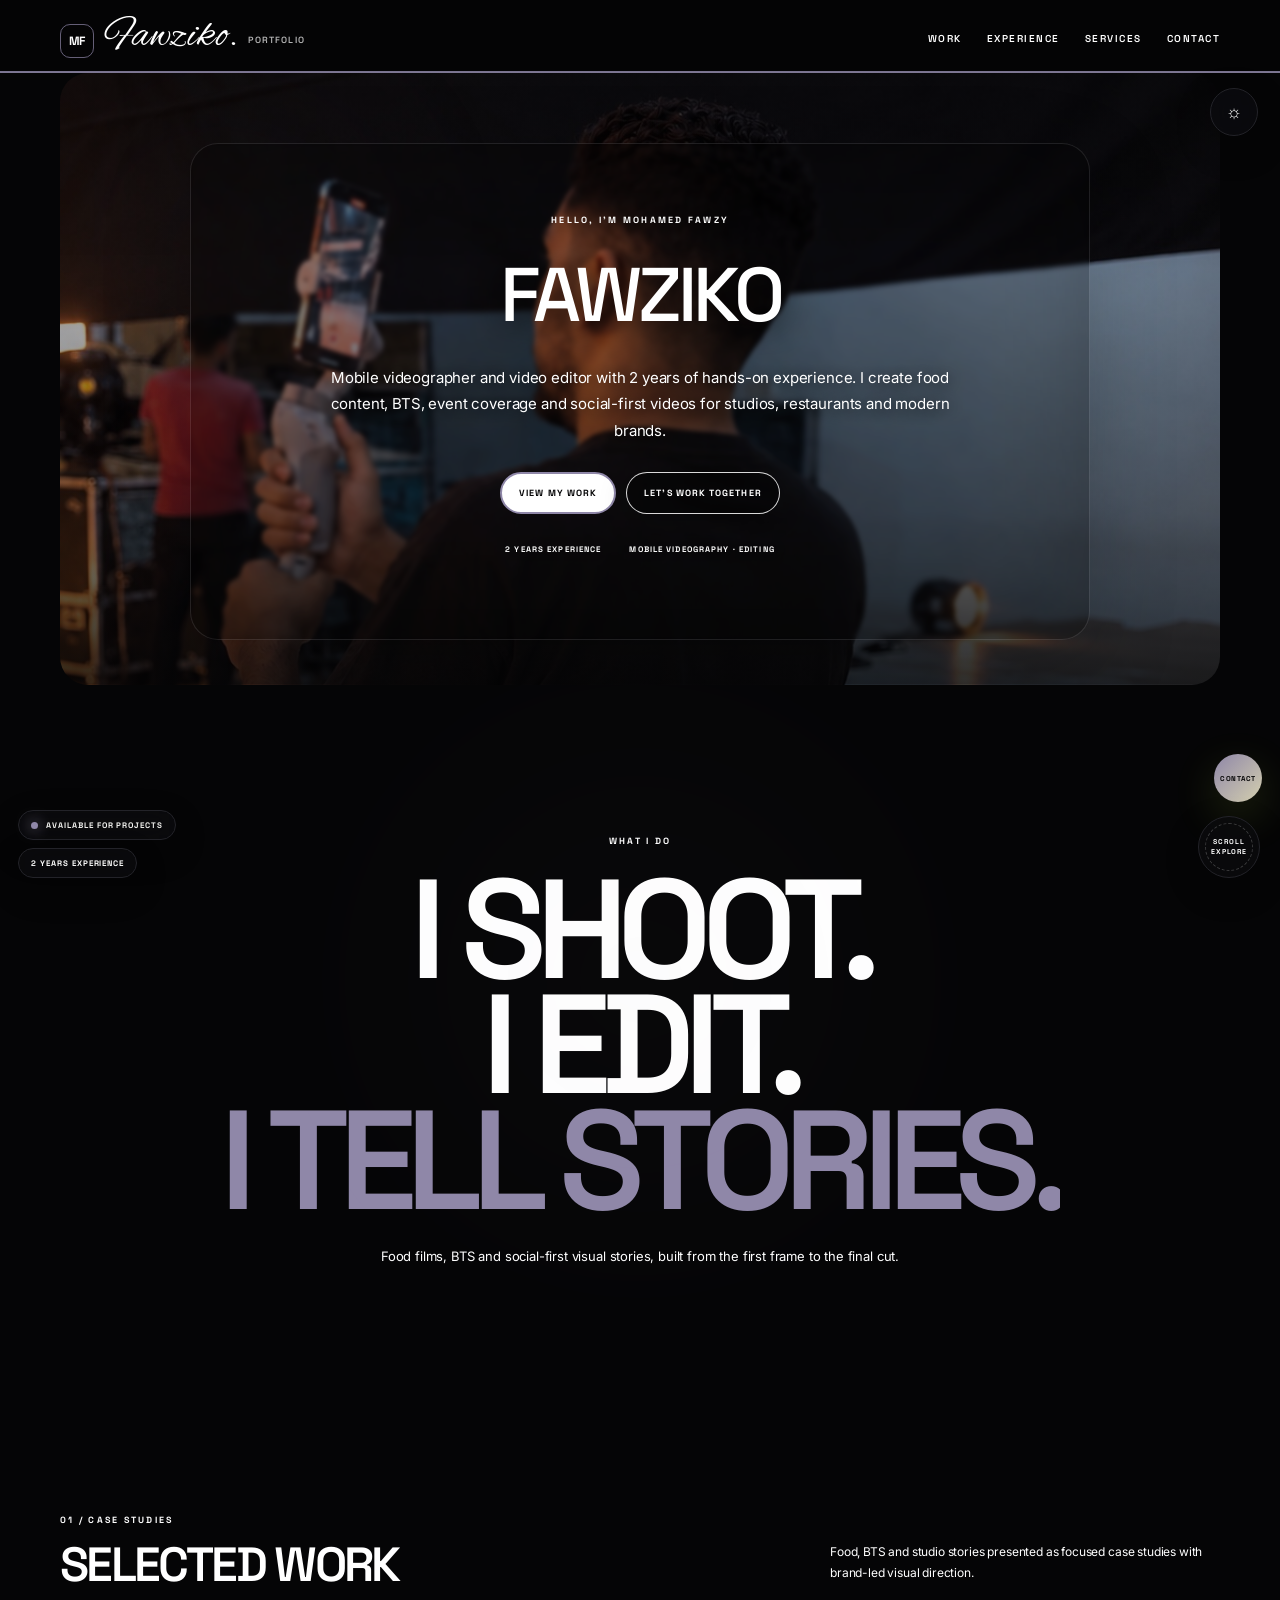
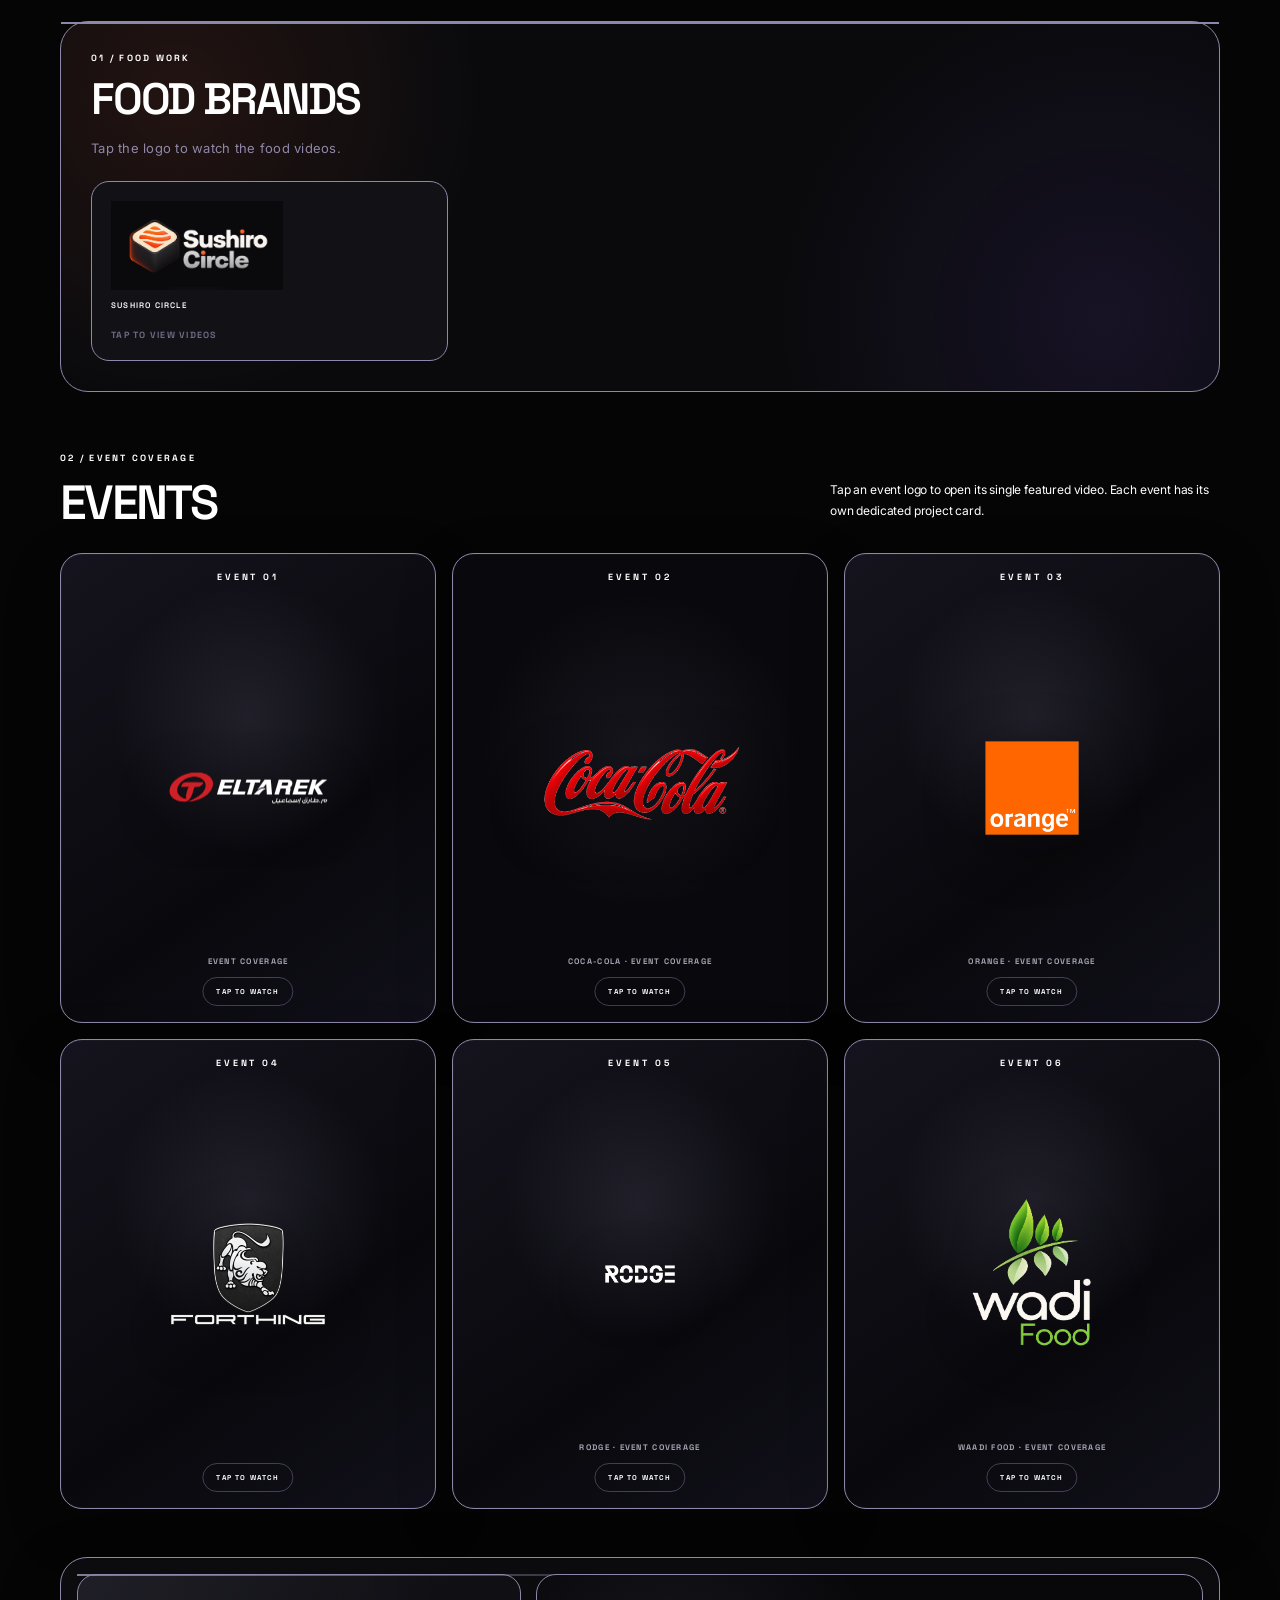
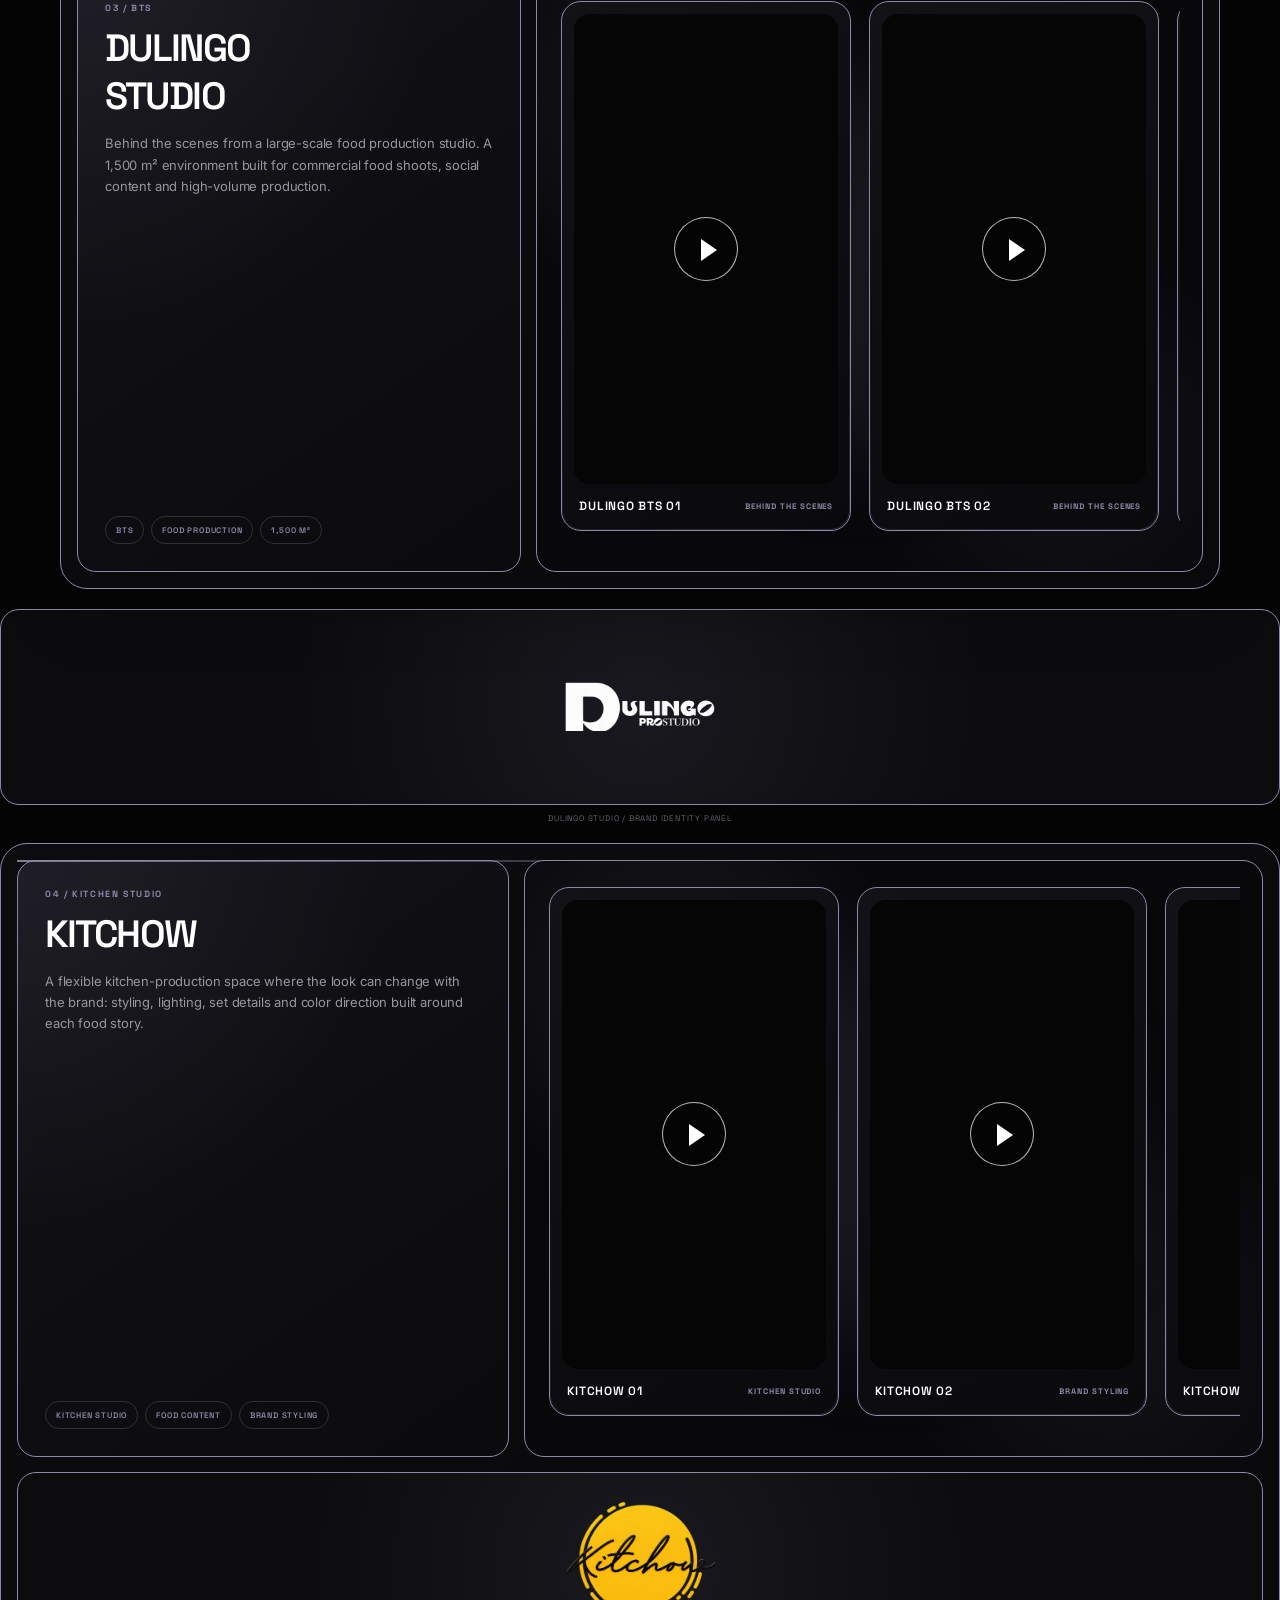
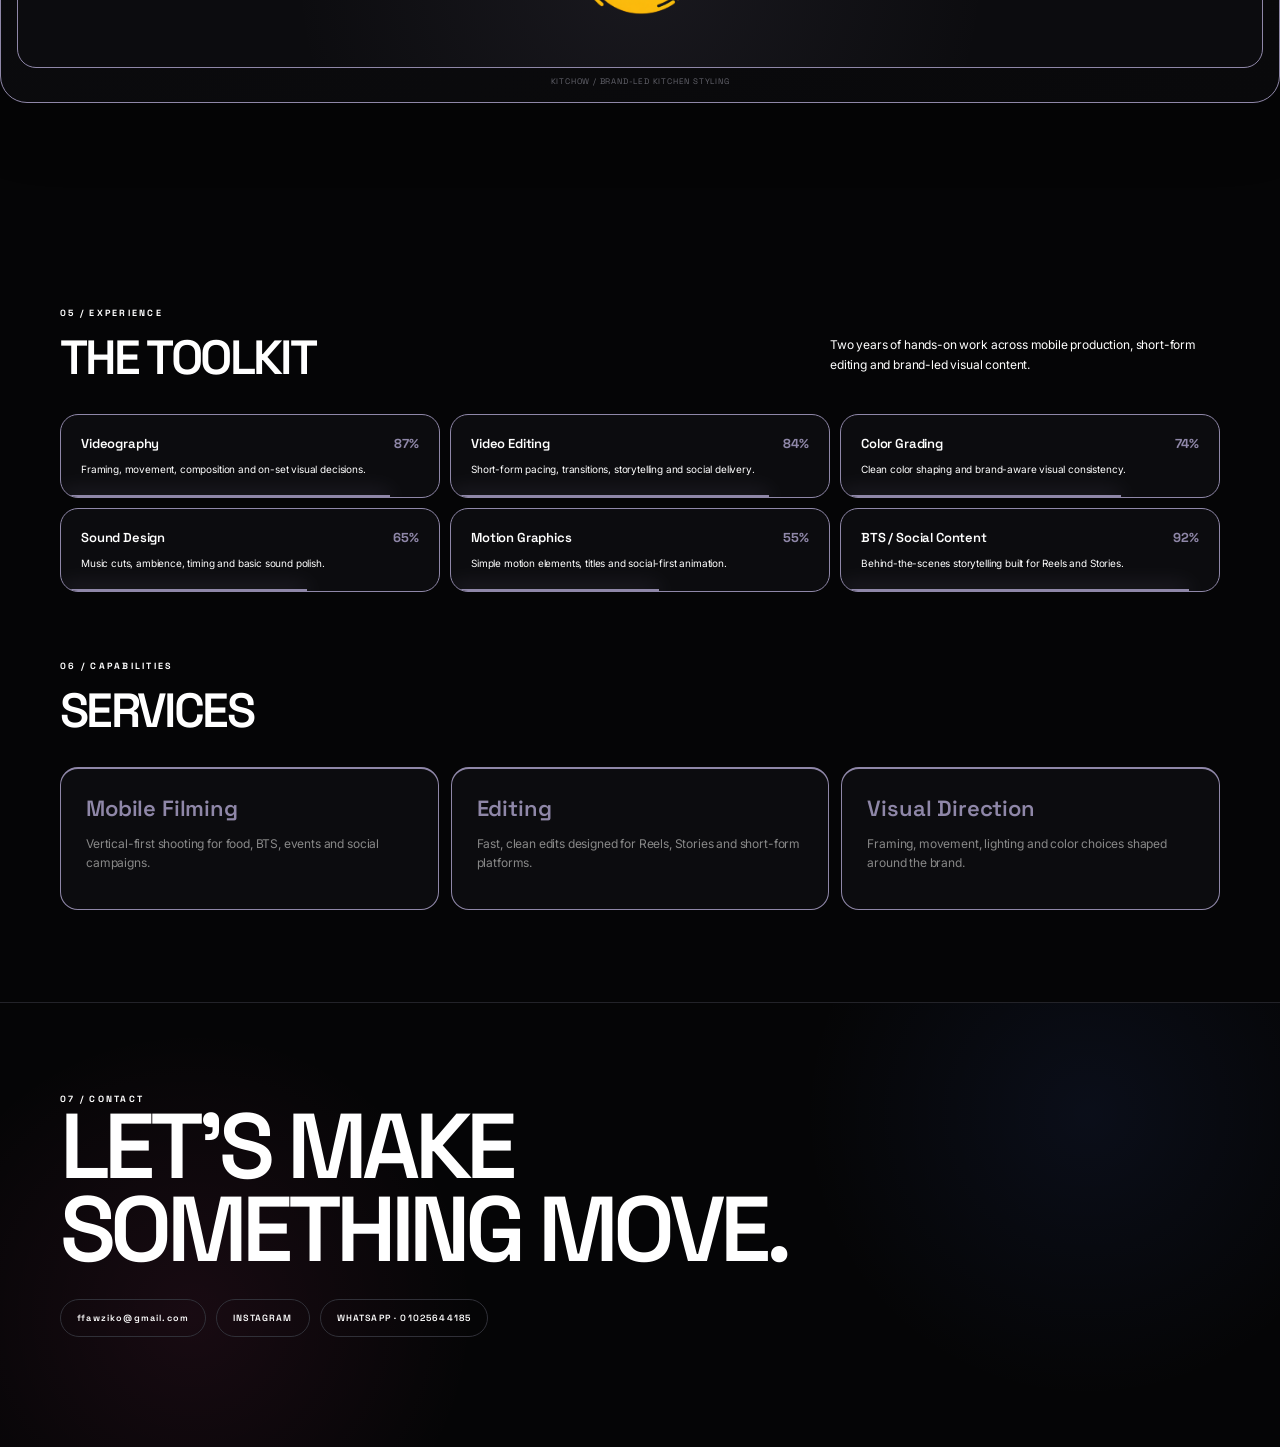
==== index.html @ 8ffc8cdd "Add files via upload" ====
<!DOCTYPE html>

<html lang="en">
<head>
<meta charset="utf-8"/>
<meta content="width=device-width,initial-scale=1,viewport-fit=cover" name="viewport"/>
<meta content="#050506" name="theme-color"/>
<title>FAWZIKO. | Mohamed Fawzy | Visual Creator</title>
<style>
@import url('https://fonts.googleapis.com/css2?family=Inter:wght@400;500;600;700&family=Space+Grotesk:wght@400;500;600;700&family=Alex+Brush&display=swap');
:root{--bg:#050506;--surface:#0c0c0f;--surface2:#111116;--line:#232329;--text:#f4f4f1;--muted:#8e8e98;--acid:#8F87A8;--violet:#8F87A8;--brand:#8F87A8;--brand-soft:rgba(143,135,168,.10)}
*{box-sizing:border-box}html{scroll-behavior:smooth;background:#050506}body{margin:0;background:#050506;color:var(--text);font-family:"Inter",Arial,sans-serif;letter-spacing:-.01em}body:before{content:"";position:fixed;inset:0;background:#050506;z-index:-10}a{text-decoration:none;color:inherit}.wrap{width:min(1160px,91%);margin:auto}
nav{position:sticky;top:0;z-index:50;background:rgba(5,5,6,.86);backdrop-filter:blur(18px);border-bottom:1px solid var(--line)}nav .wrap{height:72px;display:flex;align-items:center;justify-content:space-between}.logo{display:flex;align-items:baseline;gap:8px;color:#fff;white-space:nowrap;line-height:1}.logo-main{font:400 43px "Alex Brush",cursive;letter-spacing:.01em;color:#fff}.logo-sub{font:600 11px "Space Grotesk",sans-serif;letter-spacing:.16em;text-transform:uppercase;color:#fff;position:relative;top:-2px}@media(max-width:520px){.logo-main{font-size:37px}.logo-sub{font-size:9px;letter-spacing:.12em}}nav a{font:600 10px "Space Grotesk";letter-spacing:.15em;margin-left:25px;color:#a9a9b0}nav a:hover{color:#fff}
.hero{padding:42px 0 64px;display:grid;grid-template-columns:1.1fr .9fr;gap:22px;min-height:calc(100vh - 72px);align-items:stretch}.hero-copy{background:linear-gradient(145deg,#111116,#09090b);border:1px solid var(--line);border-radius:28px;padding:52px;display:flex;flex-direction:column;justify-content:space-between;min-height:620px}.kicker{font:700 9px "Space Grotesk";letter-spacing:.25em;color:var(--acid)}.hero h1{font:700 clamp(62px,8vw,110px) "Space Grotesk";line-height:.82;letter-spacing:-.065em;margin:32px 0 22px}.hero p{max-width:530px;color:#9999a2;line-height:1.7;font-size:15px}.hero-mark{display:flex;align-items:center;gap:11px;color:#aaa;font:600 9px "Space Grotesk";letter-spacing:.16em}.hero-mark i{width:32px;height:32px;border-radius:50%;background:var(--acid);box-shadow:0 0 35px rgba(215,255,79,.14)}.hero-art{border:1px solid var(--line);border-radius:28px;overflow:hidden;background:#0b0b0e;position:relative;min-height:620px}.hero-art img{width:100%;height:100%;object-fit:cover;opacity:.88}.hero-art:after{content:"FAWZIKO. | MOHAMED FAWZY";position:absolute;left:20px;bottom:20px;background:rgba(0,0,0,.72);border:1px solid #333;color:#fff;padding:11px 14px;border-radius:999px;font:700 9px "Space Grotesk";letter-spacing:.14em}

.hero-intro{font-size:18px!important;line-height:1.65!important;max-width:560px!important;color:#b7b7bf!important;margin:0 0 28px!important}.hero-actions{display:flex;gap:10px;flex-wrap:wrap}.hero-btn{display:inline-flex;align-items:center;gap:10px;border:1px solid #303038;border-radius:999px;padding:13px 17px;font:700 9px "Space Grotesk";letter-spacing:.12em;color:#cfcfd4;transition:.25s}.hero-btn:hover{transform:translateY(-2px);border-color:#fff;color:#fff}.hero-btn.primary{background:var(--acid);border-color:var(--acid);color:#08080a}.hero-btn.primary:hover{box-shadow:0 12px 35px rgba(215,255,79,.16)}.hero-bottom{display:flex;align-items:end;justify-content:space-between;gap:18px}.hero-exp{display:flex;flex-direction:column;text-align:right}.hero-exp strong{font:700 17px "Space Grotesk";color:#fff}.hero-exp span{font:700 7px "Space Grotesk";letter-spacing:.12em;color:#696970;margin-top:4px}.hero-profile-card{position:absolute;left:22px;right:22px;bottom:22px;padding:18px 20px;border:1px solid rgba(255,255,255,.16);border-radius:18px;background:rgba(5,5,6,.72);backdrop-filter:blur(15px);display:flex;flex-direction:column;gap:7px}.hero-profile-card span{font:700 8px "Space Grotesk";letter-spacing:.18em;color:var(--acid)}.hero-profile-card b{font:600 22px "Space Grotesk";line-height:1.05;letter-spacing:-.03em}.hero-profile-card small{font-size:10px;color:#a1a1a8;line-height:1.5}.hero-floating{position:absolute;top:20px;right:20px;padding:10px 12px;border:1px solid rgba(255,255,255,.16);border-radius:999px;background:rgba(5,5,6,.64);backdrop-filter:blur(12px);font:700 7px "Space Grotesk";letter-spacing:.12em;color:#ddd}.hero-floating i{display:inline-block;width:6px;height:6px;background:var(--acid);border-radius:50%;margin-left:7px;box-shadow:0 0 12px var(--acid)}
.hero-profile{padding:0;background:radial-gradient(circle at 85% 15%,rgba(215,255,79,.12),transparent 28%),linear-gradient(145deg,#111116,#09090b);display:flex;align-items:stretch}.profile-inner{padding:44px;display:flex;flex-direction:column;justify-content:center;width:100%}.profile-label{font:700 9px "Space Grotesk";letter-spacing:.24em;color:var(--acid);margin-bottom:22px}.profile-inner h2{font:600 clamp(38px,4.2vw,62px) "Space Grotesk";line-height:.94;letter-spacing:-.055em;margin:0 0 20px}.profile-inner p{max-width:420px;color:#9999a2;line-height:1.7;font-size:13px;margin:0 0 28px}.profile-list{border-top:1px solid var(--line)}.profile-list div{display:flex;align-items:center;gap:16px;padding:15px 0;border-bottom:1px solid var(--line)}.profile-list span{font:700 8px "Space Grotesk";color:#666670;letter-spacing:.12em}.profile-list b{font:600 10px "Space Grotesk";letter-spacing:.12em}.profile-meta{display:flex;justify-content:space-between;gap:12px;margin-top:25px;color:#666670;font:700 7px "Space Grotesk";letter-spacing:.12em}.profile-meta span:last-child{color:var(--acid)}
@media(max-width:800px){.profile-inner{padding:34px}.profile-inner h2{font-size:42px}.profile-meta{flex-direction:column}.hero-profile{min-height:500px}}

@media(max-width:800px){.hero-copy{min-height:500px}.hero-intro{font-size:16px!important}.hero h1{font-size:52px}.hero-bottom{align-items:center}.hero-profile-card b{font-size:19px}}
section{padding:92px 0}.section-head{display:flex;justify-content:space-between;align-items:end;margin-bottom:26px}.section-head h2{font:600 48px "Space Grotesk";letter-spacing:-.055em;margin:8px 0 0}.section-head p{max-width:390px;color:var(--muted);font-size:12px;line-height:1.7}.case{background:linear-gradient(145deg,#0c0c0f,#09090b);border:1px solid var(--line);border-radius:27px;padding:16px;margin:20px 0;box-shadow:0 20px 65px rgba(0,0,0,.22);overflow:hidden;transition:background .45s ease,border-color .45s ease}.case[data-brand="dulingo"]{--brand:#8F87A8;--brand-soft:rgba(143,135,168,.11)}.case[data-brand="kitchow"]{--brand:#8F87A8;--brand-soft:rgba(143,135,168,.11)}.case[data-brand="events"]{--brand:#8F87A8;--brand-soft:rgba(143,135,168,.11)}.case-top{display:grid;grid-template-columns:.8fr 1.2fr;gap:15px;align-items:stretch}.case-info{padding:27px;background:radial-gradient(circle at 0 0,var(--brand-soft),transparent 42%),var(--surface2);border:1px solid #202026;border-radius:19px;display:flex;flex-direction:column;justify-content:space-between}.case-info h3{font:600 38px "Space Grotesk";letter-spacing:-.05em;margin:10px 0}.case-info p{color:#96969e;line-height:1.65;font-size:13px}.case-number{font:700 9px "Space Grotesk";letter-spacing:.18em;color:#666670}.stats{display:grid;grid-template-columns:repeat(3,1fr);gap:8px;margin-top:10px}.stat{padding:13px;border:1px solid var(--line);border-radius:13px;background:#0a0a0d}.stat b{display:block;font:700 18px "Space Grotesk"}.stat span{font-size:8px;color:#707078;letter-spacing:.09em}.tags{display:flex;flex-wrap:wrap;gap:7px;margin-top:15px}.tags span{font:600 8px "Space Grotesk";letter-spacing:.1em;padding:8px 10px;border-radius:999px;border:1px solid #303038;color:#aaa}
.media-stage{position:relative;min-height:430px;border-radius:20px;background:radial-gradient(circle at 50% 45%,var(--brand-soft),transparent 42%),#09090c;border:1px solid #202026;overflow:hidden;display:flex;align-items:center;justify-content:center}.media-stage:before{content:"";position:absolute;width:58%;height:58%;border-radius:50%;background:var(--brand-soft);filter:blur(55px)}.media-frame{position:relative;z-index:2;width:92%;aspect-ratio:16/9;border-radius:15px;overflow:hidden;background:#050506;border:1px solid #2a2a31;box-shadow:0 25px 70px rgba(0,0,0,.42)}.media-frame video{width:100%;height:100%;object-fit:cover;display:block}.media-controls{position:absolute;z-index:5;left:16px;right:16px;bottom:16px;display:flex;justify-content:space-between;pointer-events:none}.media-controls button{pointer-events:auto;width:42px;height:42px;border-radius:50%;border:1px solid rgba(255,255,255,.35);background:rgba(0,0,0,.65);color:#fff;font-size:24px;cursor:pointer;backdrop-filter:blur(8px)}.media-controls button:hover{border-color:var(--brand);box-shadow:0 0 24px var(--brand-soft)}.media-count{position:absolute;z-index:4;right:16px;top:16px;font:700 8px "Space Grotesk";letter-spacing:.16em;color:#fff;background:rgba(0,0,0,.62);padding:8px 10px;border-radius:999px}.media-label{position:absolute;left:16px;top:16px;z-index:4;font:700 8px "Space Grotesk";letter-spacing:.16em;color:#aaa;background:rgba(0,0,0,.52);padding:8px 10px;border-radius:999px}.logo-panel{margin-top:15px;padding:22px;border:1px solid #202026;border-radius:19px;background:radial-gradient(circle at 50% 50%,rgba(143,135,168,.10),transparent 55%),#0c0c0f;display:flex;align-items:center;justify-content:center;min-height:190px;transition:background .45s ease}.logo-panel img{display:block;width:150px;height:150px;max-width:75%;max-height:150px;object-fit:contain;border-radius:12px}.logo-note{margin:8px 2px 0;color:#64646d;text-align:center;font-size:8px;letter-spacing:.1em;font-family:"Space Grotesk"}
.logo-panel{margin-top:15px;padding:22px;border:1px solid #202026;border-radius:19px;background:radial-gradient(circle at 50% 50%,rgba(143,135,168,.10),transparent 55%),#0c0c0f;display:flex;align-items:center;justify-content:center;min-height:190px;transition:background .45s ease}.logo-panel img{display:block;width:150px;height:150px;max-width:75%;max-height:150px;object-fit:contain;border-radius:12px}.logo-note{margin:8px 2px 0;color:#64646d;text-align:center;font-size:8px;letter-spacing:.1em;font-family:"Space Grotesk"}
.food{background:linear-gradient(145deg,#0e0e12,#08080a);border:1px solid var(--line);border-radius:28px;padding:30px;margin-bottom:32px}.food h2{font:600 44px "Space Grotesk";letter-spacing:-.05em;margin:7px 0}.food>p{color:#999;max-width:620px;line-height:1.7}.brand-grid{display:grid;grid-template-columns:repeat(4,1fr);gap:12px;margin-top:22px}.brand-card{border:1px solid #2b2b31;background:#111116;color:#fff;min-height:180px;border-radius:18px;padding:19px;cursor:pointer;text-align:left;display:flex;flex-direction:column;justify-content:space-between;transition:.25s}.brand-card:hover{transform:translateY(-4px);border-color:var(--brand);box-shadow:0 18px 45px var(--brand-soft)}.brand-card img{width:100%;height:86px;object-fit:contain;border-radius:12px;background:#0a0a0d}.brand-card small{font:600 8px "Space Grotesk";letter-spacing:.15em;color:#85858d}
.services{display:grid;grid-template-columns:repeat(3,1fr);gap:12px}.service{padding:25px;border:1px solid var(--line);background:#0c0c0f;border-radius:18px}.service b{font:600 22px "Space Grotesk"}.service p{color:#888;line-height:1.6;font-size:12px}.contact{border-top:1px solid var(--line);padding:90px 0 110px}.contact h2{font:600 clamp(48px,8vw,92px) "Space Grotesk";line-height:.9;letter-spacing:-.06em;margin:0 0 28px}.contact-links{display:flex;gap:10px;flex-wrap:wrap}.contact-links a{border:1px solid #303038;border-radius:999px;padding:12px 16px;font:600 9px "Space Grotesk";letter-spacing:.13em}.contact-links a:hover{border-color:#fff}
.brand-modal{position:fixed;inset:0;z-index:100;display:none;align-items:center;justify-content:center;padding:20px}.brand-modal.open{display:flex}.brand-modal-backdrop{position:absolute;inset:0;background:rgba(0,0,0,.88);backdrop-filter:blur(14px)}.brand-modal-card{position:relative;width:min(1000px,96vw);max-height:90vh;overflow:auto;background:#0d0d11;border:1px solid #2b2b32;border-radius:25px;padding:28px}.brand-modal-card h2{font:600 44px "Space Grotesk";margin:8px 0 22px}.modal-close{position:absolute;right:18px;top:14px;border:0;background:#1c1c21;color:#fff;width:38px;height:38px;border-radius:50%;font-size:25px;cursor:pointer}.modal-videos{display:grid;grid-template-columns:repeat(2,1fr);gap:15px}@media(max-width:800px){nav .links{display:none}.hero{grid-template-columns:1fr;padding-top:28px;min-height:auto}.hero-copy,.hero-art{min-height:440px}.hero-copy{padding:34px}.hero h1{font-size:64px}.case-top{grid-template-columns:1fr}.brand-grid{grid-template-columns:repeat(2,1fr)}.services{grid-template-columns:1fr}.section-head{display:block}.section-head h2{font-size:39px}.contact h2{font-size:52px}.modal-videos{grid-template-columns:1fr}.media-stage{min-height:300px}}

/* Floating UI + theme switch */
.theme-toggle{position:fixed;right:22px;top:88px;z-index:100;width:48px;height:48px;border:1px solid var(--line);border-radius:50%;background:rgba(12,12,15,.82);backdrop-filter:blur(14px);color:var(--text);display:grid;place-items:center;cursor:pointer;box-shadow:0 12px 35px rgba(0,0,0,.25);transition:.3s}
.theme-toggle:hover{transform:translateY(-2px);border-color:var(--brand)}
.theme-icon{font-size:18px;line-height:1}
.float-stack{position:fixed;left:18px;bottom:22px;z-index:80;display:flex;flex-direction:column;gap:8px;align-items:flex-start}
.float-pill{display:flex;align-items:center;gap:8px;padding:9px 12px;border:1px solid var(--line);border-radius:999px;background:rgba(12,12,15,.78);backdrop-filter:blur(14px);font:700 8px "Space Grotesk";letter-spacing:.12em;color:var(--muted);box-shadow:0 12px 35px rgba(0,0,0,.2)}
.float-pill b{color:var(--text)}.float-dot{width:7px;height:7px;border-radius:50%;background:var(--acid);box-shadow:0 0 14px var(--acid)}
.scroll-orbit{position:fixed;right:20px;bottom:22px;z-index:80;width:62px;height:62px;border-radius:50%;border:1px solid var(--line);background:rgba(12,12,15,.72);backdrop-filter:blur(12px);display:grid;place-items:center;box-shadow:0 12px 35px rgba(0,0,0,.22)}
.scroll-orbit span{font:700 7px "Space Grotesk";letter-spacing:.14em;color:var(--muted);text-align:center;line-height:1.4}.scroll-orbit:before{content:"";position:absolute;inset:6px;border:1px dashed #333;border-radius:50%;animation:spin 12s linear infinite}@keyframes spin{to{transform:rotate(360deg)}}
.float-contact{position:fixed;right:18px;bottom:98px;z-index:80;width:48px;height:48px;border-radius:50%;background:var(--acid);color:#070708;display:grid;place-items:center;font:700 7px "Space Grotesk";letter-spacing:.08em;box-shadow:0 15px 45px rgba(215,255,79,.15);transition:.3s}.float-contact:hover{transform:translateY(-3px) scale(1.04)}
.skills{display:grid;grid-template-columns:repeat(3,1fr);gap:10px}.skill{border:1px solid var(--line);border-radius:18px;padding:20px;background:var(--surface);position:relative;overflow:hidden}.skill:after{content:"";position:absolute;left:0;bottom:0;height:2px;width:var(--pct);background:var(--brand);box-shadow:0 0 22px var(--brand)}.skill-top{display:flex;justify-content:space-between;gap:10px}.skill b{font:600 13px "Space Grotesk"}.skill strong{font:700 13px "Space Grotesk"}.skill p{margin:10px 0 0;color:var(--muted);font-size:10px;line-height:1.5}
.light{--bg:#f3f1eb;--surface:#fff;--surface2:#f8f7f2;--line:#d7d4cc;--text:#17171a;--muted:#68686d;--acid:#8F87A8;--violet:#8F87A8;--brand:#8F87A8;--brand-soft:rgba(143,135,168,.11)}
body.light{background:var(--bg);color:var(--text)}body.light:before{background:var(--bg)}body.light nav{background:rgba(243,241,235,.86)}body.light .hero-copy,body.light .case,body.light .service,body.light .skill,body.light .food,body.light .brand-card{background:var(--surface)}body.light .hero-art{background:#e8e5dc}body.light .media-stage{background:radial-gradient(circle at 50% 45%,var(--brand-soft),transparent 42%),#eceae4}body.light .float-pill,body.light .scroll-orbit,body.light .theme-toggle{background:rgba(255,255,255,.82)}body.light .float-contact{color:#fff;background:#17171a}.light .kicker{color:var(--brand)}
@media(max-width:760px){.theme-toggle{right:14px;top:80px}.float-stack{left:10px;bottom:14px}.scroll-orbit{right:10px;bottom:14px;width:54px;height:54px}.float-contact{right:10px;bottom:78px}.skills{grid-template-columns:1fr 1fr}}
@media(max-width:520px){.skills{grid-template-columns:1fr}.float-pill:nth-child(2){display:none}.scroll-orbit{display:none}}



<style>
html,body,nav,.hero-copy,.hero-art,.case,.case-info,.media-stage,.logo-panel,.food,.brand-card,.service,.skill,.float-pill,.scroll-orbit,.theme-toggle,.contact,.brand-modal-card{transition:background-color .45s ease,color .45s ease,border-color .45s ease,box-shadow .45s ease,opacity .35s ease}
body{overflow-x:hidden}
html.prelight body{background:#f3f1eb;color:#17171a}
html.prelight body:before{background:#f3f1eb}
.reveal{opacity:0;transform:translateY(18px);transition:opacity .7s ease,transform .7s ease}
.reveal.is-visible{opacity:1;transform:none}
@media(prefers-reduced-motion:reduce){html{scroll-behavior:auto!important}.reveal{opacity:1;transform:none;transition:none!important}*,*::before,*::after{animation:none!important;transition:none!important}}

/* Horizontal swipe carousel */
.brand-carousel,.case-carousel{display:flex;grid-template-columns:none;gap:18px;overflow-x:auto;overflow-y:hidden;padding:4px 2px 18px;scroll-snap-type:x mandatory;scroll-behavior:smooth;-webkit-overflow-scrolling:touch;cursor:grab;scrollbar-width:none}
.brand-carousel::-webkit-scrollbar,.case-carousel::-webkit-scrollbar{display:none}
.brand-carousel:active,.case-carousel:active{cursor:grabbing}
.brand-carousel .native-card,.case-carousel .native-card{flex:0 0 min(320px,78vw);scroll-snap-align:start}
.carousel-head{display:flex;justify-content:flex-end;align-items:center;gap:10px;margin:-2px 2px 12px;color:#777;font:700 9px "Space Grotesk";letter-spacing:.22em}
.carousel-head b{font-size:22px;font-weight:400;color:var(--brand,#8F87A8);line-height:1}
@media(max-width:800px){.brand-carousel .native-card,.case-carousel .native-card{flex-basis:76vw}.brand-carousel,.case-carousel{gap:14px}}

/* Horizontal touch carousel */
.brand-carousel,.case-carousel{display:flex!important;grid-template-columns:none!important;gap:18px!important;overflow-x:auto!important;overflow-y:hidden!important;scroll-snap-type:x mandatory!important;scroll-behavior:smooth!important;touch-action:pan-x!important;-webkit-overflow-scrolling:touch!important;padding:4px 2px 18px!important;cursor:grab!important}
.brand-carousel:active,.case-carousel:active{cursor:grabbing!important}
.brand-carousel .native-card,.case-carousel .native-card{flex:0 0 min(78vw,310px)!important;width:min(78vw,310px)!important;scroll-snap-align:center!important}
.brand-carousel::-webkit-scrollbar,.case-carousel::-webkit-scrollbar{height:4px}.brand-carousel::-webkit-scrollbar-thumb{background:#333;border-radius:99px}
@media(min-width:801px){.brand-carousel .native-card,.case-carousel .native-card{flex-basis:290px!important;width:290px!important}}
@media(max-width:800px){.brand-carousel,.case-carousel{margin-right:-2px!important}.brand-carousel .native-card,.case-carousel .native-card{flex-basis:76vw!important;width:76vw!important}}

.event-brand-logo-eltarek{width:min(78%,300px);height:auto;object-fit:contain;filter:drop-shadow(0 8px 18px rgba(0,0,0,.25))}
</style>
<style>
nav a{position:relative;transition:color .25s ease}
nav a:after{content:"";position:absolute;left:0;right:0;bottom:-8px;height:1px;background:var(--brand);transform:scaleX(0);transform-origin:center;transition:transform .25s ease}
nav a:hover:after{transform:scaleX(1)}
.float-pill,.scroll-orbit,.float-contact{will-change:transform}
.float-pill{animation:floatSoft 5s ease-in-out infinite}
.float-pill:nth-child(2){animation-delay:-2.5s}
@keyframes floatSoft{0%,100%{transform:translateY(0)}50%{transform:translateY(-4px)}}
@media(prefers-reduced-motion:reduce){.float-pill{animation:none}}
.statement{padding:150px 0 145px}.statement-inner{text-align:center}.statement h2{font:600 clamp(62px,11vw,150px) "Space Grotesk";line-height:.82;letter-spacing:-.075em;margin:25px 0 30px}.statement h2 span{color:var(--brand)}.statement p{color:var(--muted);font-size:13px}.modal-videos{display:grid;grid-template-columns:repeat(2,1fr);gap:15px}.modal-videos .media-frame{width:100%;aspect-ratio:16/9}.reveal{opacity:0;transform:translateY(18px);transition:opacity .65s ease,transform .65s ease}.reveal.is-visible{opacity:1;transform:none}@media(max-width:800px){.media-stage{min-height:300px}.statement{padding:105px 0}.statement h2{font-size:58px}.modal-videos{grid-template-columns:1fr}}

/* NATIVE VIDEO REVIEW: vertical, in-site playback */
.hero-simple{min-height:66vh;display:flex;align-items:center;justify-content:center;position:relative;padding:70px 0 45px}
.hero-simple-inner{width:min(900px,100%);text-align:center;padding:20px}.hero-simple .kicker{margin-bottom:20px}.hero-name{font:500 clamp(34px,7vw,76px) "Space Grotesk";letter-spacing:-.055em;margin-bottom:22px}.hero-simple-inner p{max-width:650px;margin:0 auto 28px;color:#a7a7b0;line-height:1.75;font-size:15px}.hero-simple .hero-actions{justify-content:center}.hero-simple-meta{display:flex;justify-content:center;gap:28px;margin-top:30px;color:#777780;font:700 8px "Space Grotesk";letter-spacing:.14em;flex-wrap:wrap}
.statement{padding:150px 0 145px;text-align:center}.statement-inner{max-width:900px;margin:auto}.statement h2{font:600 clamp(62px,11vw,150px) "Space Grotesk";line-height:.82;letter-spacing:-.075em;margin:25px 0 30px}.statement h2 span{color:var(--brand)}.statement p{color:var(--muted);font-size:13px}
.brand-grid{display:grid;grid-template-columns:repeat(3,1fr);gap:14px}.native-card{border:1px solid #2b2b31;background:#111116;border-radius:20px;padding:12px;overflow:hidden;transition:transform .3s ease,border-color .3s ease,box-shadow .3s ease}.native-card:hover{transform:translateY(-5px);border-color:var(--brand);box-shadow:0 18px 50px var(--brand-soft)}.native-card .video-wrap{position:relative;border-radius:14px;overflow:hidden;background:#050506;aspect-ratio:9/16}.native-card video{width:100%;height:100%;display:block;object-fit:cover;background:#050506}.native-card .card-meta{padding:14px 5px 4px;display:flex;justify-content:space-between;align-items:center;gap:10px}.native-card .card-meta b{font:600 12px "Space Grotesk";letter-spacing:.06em}.native-card .card-meta span{font:700 8px "Space Grotesk";letter-spacing:.12em;color:var(--brand)}
.case .media-stage.vertical-stage{min-height:0;padding:22px}.case .vertical-stage .native-single{width:min(340px,88%);aspect-ratio:9/16;border-radius:20px;overflow:hidden;background:#050506;border:1px solid #2a2a31;box-shadow:0 25px 70px rgba(0,0,0,.42)}.case .vertical-stage .native-single video{width:100%;height:100%;object-fit:cover;display:block;background:#050506}.native-note{margin-top:10px;text-align:center;color:#686870;font:700 8px "Space Grotesk";letter-spacing:.1em}
.no-external{color:var(--muted);font-size:10px;line-height:1.5;margin-top:12px}.video-pair{display:grid;grid-template-columns:repeat(2,1fr);gap:12px}.video-pair .pair-item{aspect-ratio:9/16;border-radius:14px;overflow:hidden;background:#050506;border:1px solid #292930}.video-pair video{width:100%;height:100%;object-fit:cover;display:block}
@media(max-width:800px){.hero-simple{min-height:62vh;padding-top:45px}.hero-name{font-size:48px}.statement{padding:105px 0}.statement h2{font-size:58px}.brand-grid{grid-template-columns:1fr}.case .vertical-stage .native-single{width:min(310px,86%)}.video-pair{grid-template-columns:1fr 1fr}}
</style>
<style>
.case-carousel{width:100%;display:flex;gap:16px;overflow-x:hidden;overflow-y:hidden;padding:8px 4px 16px;scrollbar-width:none;touch-action:pan-x;}
.case-carousel .native-card{flex:0 0 min(72vw,300px);scroll-snap-align:center;}
.case-carousel .video-wrap{aspect-ratio:9/16;overflow:hidden;border-radius:16px;background:#050506;}
.case-carousel .video-wrap video{width:100%;height:100%;object-fit:cover;display:block;}
@media(min-width:801px){.case-carousel .native-card{flex-basis:250px;}}
</style><script>(function(){try{if(localStorage.getItem("fawziko-theme")==="light")document.documentElement.classList.add("prelight")}catch(e){}})();</script>
<style id="video-thumbnail-styles">
.video-thumb{
  position:absolute;inset:0;z-index:3;display:flex;align-items:center;justify-content:center;
  background:#050506;cursor:pointer;overflow:hidden;
}
.video-thumb img{width:100%;height:100%;object-fit:cover;display:block}
.video-thumb:after{
  content:"";position:absolute;inset:0;
  background:linear-gradient(180deg,rgba(0,0,0,.04),rgba(0,0,0,.30));
}
.video-thumb-play{
  position:absolute;z-index:2;width:58px;height:58px;border-radius:50%;
  border:1px solid rgba(255,255,255,.55);background:rgba(0,0,0,.58);
  backdrop-filter:blur(8px);display:grid;place-items:center;color:#fff;
  font:700 22px/1 Arial,sans-serif;padding-left:3px;
  box-shadow:0 10px 35px rgba(0,0,0,.35);transition:.2s ease;
}
.video-thumb:hover .video-thumb-play{transform:scale(1.06);border-color:#fff}
.video-thumb.is-hidden{opacity:0;pointer-events:none;transition:opacity .22s ease}
.video-thumb.is-fallback{
  background:radial-gradient(circle at 50% 45%,var(--brand-soft),transparent 45%),#09090c;
}
</style>
<style id="vimeo-embed-styles">
.vimeo-wrap{position:relative;width:100%;height:100%;min-height:0;overflow:hidden;background:#050506}
.vimeo-wrap iframe{position:absolute;inset:0;width:100%;height:100%;border:0;display:block}
.vimeo-placeholder{position:absolute;inset:0;display:flex;flex-direction:column;align-items:center;justify-content:center;gap:8px;background:radial-gradient(circle at 50% 45%,var(--brand-soft),transparent 45%),#09090c;color:#aaa;text-align:center;font:700 10px "Space Grotesk";letter-spacing:.14em;padding:20px}
.vimeo-placeholder small{max-width:260px;color:#666670;font:500 9px Inter,Arial,sans-serif;letter-spacing:0;line-height:1.5}
.native-card .vimeo-wrap{aspect-ratio:9/16;border-radius:14px}
.case-carousel .vimeo-wrap{aspect-ratio:9/16;border-radius:16px}
.case .vertical-stage .native-single .vimeo-wrap{width:100%;height:100%;aspect-ratio:9/16;border-radius:20px}
</style>
<style id="fawziko-color-system">
:root{
  --c-lime:#8F87A8;
  --c-orange:#8F87A8;
  --c-violet:#8F87A8;
  --c-cyan:#8F87A8;
  --c-pink:#8F87A8;
  --c-blue:#8F87A8;
  --ink:#050506;
}
body{background:#050506 !important;}
body:before{background:#050506 !important;}
nav{
  border-bottom:1px solid rgba(255,255,255,.10);
}
.logo-main,.logo-sub{color:#fff!important}

.hero-simple{
  position:relative;
  isolation:isolate;
  overflow:hidden;
}
.hero-simple:before{
  content:"";
  position:absolute;
  width:420px;height:420px;
  left:-180px;top:70px;
  border-radius:50%;
  background:var(--c-violet);
  filter:blur(120px);
  opacity:.16;
  z-index:-1;
}
.hero-simple:after{
  content:"";
  position:absolute;
  width:360px;height:360px;
  right:-140px;bottom:10px;
  border-radius:50%;
  background:var(--c-cyan);
  filter:blur(110px);
  opacity:.13;
  z-index:-1;
}
.hero-name{
  color:#fff;
  text-shadow:0 0 70px rgba(216,255,62,.08);
}
.hero-simple .kicker{
  color:var(--c-lime);
}
.hero-simple .hero-btn.primary{
  background:linear-gradient(110deg,var(--c-lime),#C8C5B8);
  box-shadow:0 15px 50px rgba(216,255,62,.10);
}
.hero-simple .hero-btn.primary:hover{
  box-shadow:0 18px 60px rgba(216,255,62,.20);
}
.hero-simple-meta span:first-child{color:var(--c-orange)}
.hero-simple-meta span:last-child{color:var(--c-cyan)}

.statement{
  position:relative;
  overflow:hidden;
}
.statement:before{
  content:"";
  position:absolute;
  width:500px;height:500px;
  left:50%;top:40%;
  transform:translate(-50%,-50%);
  background:conic-gradient(from 20deg,var(--c-violet),var(--c-pink),var(--c-orange),var(--c-lime),var(--c-cyan),var(--c-violet));
  filter:blur(130px);
  opacity:.055;
  border-radius:50%;
  pointer-events:none;
}
.statement .kicker{color:var(--c-orange)}
.statement h2 span{
  background:linear-gradient(90deg,var(--c-lime),var(--c-cyan),var(--c-violet),var(--c-pink));
  background-size:250% 100%;
  -webkit-background-clip:text;
  background-clip:text;
  color:transparent;
  animation:colorFlow 8s ease infinite;
}
@keyframes colorFlow{
  0%,100%{background-position:0% 50%}
  50%{background-position:100% 50%}
}

.section-head .kicker{color:var(--c-cyan)}
.food{
  position:relative;
  background:
    radial-gradient(circle at 10% 20%,rgba(255,107,53,.10),transparent 28%),
    radial-gradient(circle at 90% 80%,rgba(139,92,246,.10),transparent 30%),
    #0a0a0d;
}
.food:after{
  content:"";
  position:absolute;
  left:0;top:0;width:100%;height:2px;
  background:linear-gradient(90deg,var(--c-orange),var(--c-pink),var(--c-violet),var(--c-cyan));
}
.food h2{color:#fff}
.food .kicker{color:var(--c-orange)}

.native-card{
  position:relative;
  background:linear-gradient(145deg,#121217,#0a0a0d);
}
.native-card:before{
  content:"";
  position:absolute;
  inset:0;
  border-radius:20px;
  padding:1px;
  background:linear-gradient(145deg,transparent 35%,color-mix(in srgb,var(--brand) 70%,transparent));
  -webkit-mask:linear-gradient(#000 0 0) content-box,linear-gradient(#000 0 0);
  -webkit-mask-composite:xor;
  mask-composite:exclude;
  pointer-events:none;
  opacity:.35;
}
.native-card:hover{
  box-shadow:0 22px 65px color-mix(in srgb,var(--brand) 18%,transparent);
}

.case{
  position:relative;
}
.case[data-brand="dulingo"]{
  --brand:var(--c-lime)!important;
  --brand-soft:rgba(216,255,62,.12)!important;
}
.case[data-brand="kitchow"]{
  --brand:var(--c-orange)!important;
  --brand-soft:rgba(255,107,53,.12)!important;
}
.case[data-brand="events"]{
  --brand:var(--c-violet)!important;
  --brand-soft:rgba(139,92,246,.12)!important;
}
.case:before{
  content:"";
  position:absolute;
  left:16px;right:16px;top:16px;
  height:2px;
  background:linear-gradient(90deg,var(--brand),transparent 70%);
  opacity:.9;
}
.case-info{
  background:
    radial-gradient(circle at 0 0,var(--brand-soft),transparent 48%),
    linear-gradient(145deg,#121217,#0b0b0e);
}
.media-stage{
  background:
    radial-gradient(circle at 20% 20%,color-mix(in srgb,var(--brand) 12%,transparent),transparent 30%),
    radial-gradient(circle at 80% 80%,color-mix(in srgb,var(--brand) 8%,transparent),transparent 30%),
    #08080b;
}

.skills .skill:nth-child(1){--brand:var(--c-lime)!important}
.skills .skill:nth-child(2){--brand:var(--c-orange)!important}
.skills .skill:nth-child(3){--brand:var(--c-violet)!important}
.skills .skill:nth-child(4){--brand:var(--c-cyan)!important}
.skills .skill:nth-child(5){--brand:var(--c-pink)!important}
.skills .skill:nth-child(6){--brand:var(--c-blue)!important}

.services .service:nth-child(1){border-top:2px solid var(--c-orange)}
.services .service:nth-child(2){border-top:2px solid var(--c-violet)}
.services .service:nth-child(3){border-top:2px solid var(--c-cyan)}
.services .service:hover{
  transform:translateY(-4px);
  box-shadow:0 20px 55px rgba(0,0,0,.30);
}

.contact{
  position:relative;
  overflow:hidden;
  background:
    radial-gradient(circle at 15% 70%,rgba(255,79,163,.08),transparent 25%),
    radial-gradient(circle at 85% 25%,rgba(77,124,255,.08),transparent 25%);
}
.contact h2 span{
  background:linear-gradient(90deg,var(--c-lime),var(--c-orange),var(--c-pink),var(--c-violet));
  -webkit-background-clip:text;
  background-clip:text;
  color:transparent;
}

.float-contact{
  background:linear-gradient(135deg,var(--c-lime),#D4CFAF)!important;
  color:#050506!important;
}
.float-dot{background:var(--c-lime)!important;box-shadow:0 0 14px var(--c-lime)!important}
.scroll-orbit:before{border-color:rgba(255,255,255,.20)}
.carousel-head b{color:var(--c-cyan)!important}

@media(prefers-reduced-motion:reduce){
  .statement h2 span{animation:none}
}
</style>
<style id="fawziko-color-rail">
nav:after{
  content:"";
  position:absolute;
  left:0;right:0;bottom:-1px;height:2px;
  background:linear-gradient(90deg,
    var(--c-lime) 0 20%,
    var(--c-orange) 20% 40%,
    var(--c-pink) 40% 60%,
    var(--c-violet) 60% 80%,
    var(--c-cyan) 80% 100%);
  opacity:.85;
}
</style>
<style id="view-work-purple-frame">
.hero-simple .hero-btn.primary{
  background:#fff!important;
  border:1px solid #8F87A8!important;
  color:#08080a!important;
  box-shadow:none!important;
}
.hero-simple .hero-btn.primary:hover{
  border-color:#8F87A8!important;
  color:#08080a!important;
  box-shadow:0 12px 35px rgba(143,135,168,.16)!important;
}
</style>
<style id="hero-photo-background">
.hero-simple{
  position:relative!important;
  overflow:hidden!important;
  isolation:isolate;
  border-radius:28px;
  background:
    linear-gradient(
      180deg,
      rgba(5,5,6,.52) 0%,
      rgba(5,5,6,.34) 32%,
      rgba(5,5,6,.50) 72%,
      rgba(5,5,6,.82) 100%
    ),
    url("[data-uri]");
  background-size:cover;
  background-position:center 28%;
  background-repeat:no-repeat;
}
.hero-simple:before{
  content:"";
  position:absolute;
  inset:0;
  z-index:-1;
  background:
    radial-gradient(circle at 50% 38%,rgba(143,135,168,.07),transparent 32%),
    linear-gradient(90deg,rgba(5,5,6,.22),rgba(5,5,6,.05),rgba(5,5,6,.22));
  pointer-events:none;
}
.hero-simple:after{
  content:"";
  position:absolute;
  inset:0;
  z-index:-1;
  background:linear-gradient(180deg,transparent 55%,#050506 100%);
  pointer-events:none;
}
.hero-simple-inner{
  position:relative;
  z-index:2;
  padding:70px 28px 85px!important;
  width:min(900px,100%)!important;
  margin:auto;
  text-align:center!important;
  border:1px solid rgba(255,255,255,.10);
  border-radius:28px;
  background:rgba(5,5,6,.18);
  backdrop-filter:blur(2px);
  box-shadow:inset 0 0 100px rgba(0,0,0,.20),0 30px 90px rgba(0,0,0,.18);
}
.hero-simple-inner p{
  text-shadow:0 2px 18px rgba(0,0,0,.75);
}
.hero-simple .hero-actions{justify-content:center!important}
.hero-simple-meta{justify-content:center!important}
.hero-name{text-shadow:0 4px 30px rgba(0,0,0,.75)}
.hero-simple .kicker,.hero-simple-meta span{text-shadow:0 2px 14px rgba(0,0,0,.75)}
.hero-visual{display:none!important}
@media(max-width:800px){
  .hero-simple{
    border-radius:0;
    margin-left:-4.5%;
    margin-right:-4.5%;
    width:109%;
    background-position:center 22%;
  }
  .hero-simple-inner{
    padding:80px 20px 75px!important;
    border-radius:22px;
    background:rgba(5,5,6,.20);
  }
}
</style>
<style id="event-video-fix">
.case[data-brand="events"] .media-stage{min-height:430px;padding:20px}
.case[data-brand="events"] .case-carousel{width:100%;align-items:center}
.case[data-brand="events"] .native-card{flex:0 0 min(270px,72vw)!important;width:min(270px,72vw)!important}
.case[data-brand="events"] .video-wrap{width:100%;aspect-ratio:9/16;overflow:hidden;border-radius:16px}
.case[data-brand="events"] .vimeo-wrap{width:100%;height:100%}
.case[data-brand="events"] .vimeo-wrap iframe{width:100%;height:100%;display:block;border:0}
</style>
<style id="food-instruction-style">
.food-instruction{margin:10px 0 22px!important;font-size:13px!important;letter-spacing:.02em!important;color:#9b9ba3!important}
.food-brand-card{cursor:pointer}
.food-brand-card::after{content:"TAP TO VIEW VIDEOS";display:block;margin-top:10px;font:700 9px "Space Grotesk",sans-serif;letter-spacing:.14em;color:var(--acid);opacity:.75}
</style>
<style id="unified-white-purple-theme">
:root{
  --acid:#ffffff !important;
  --purple:#8F87A8 !important;
  --violet:#8F87A8 !important;
  --orange:#8F87A8 !important;
  --pink:#8F87A8 !important;
  --cyan:#8F87A8 !important;
  --blue:#8F87A8 !important;
  --lime:#ffffff !important;
  --brand:#8F87A8 !important;
}

/* Replace colored accents throughout the existing design */
body{color:#fff}
a,.logo-main,.logo-sub,.kicker{color:#fff !important}
button,.nav a,.tag,.tags span{color:#fff !important}

.section-head h2,
.case-info h3,
.case-number,
.card-meta b,
.contact h2{color:#fff !important}

.case[data-brand] .case-info,
.case[data-brand] .tags span,
.skill strong,
.service b{color:#8F87A8 !important}

.skill::before,
.skill .bar::before,
.progress::before{background:#8F87A8 !important}

.skill,
.service,
.native-card,
.food-brand-card,
.food-video-card{border-color:rgba(143,135,168,.42) !important}

.food-brand-card:hover{
  border-color:#8F87A8 !important;
  box-shadow:0 18px 45px rgba(143,135,168,.16) !important;
}

.food-brand-card::after,
.food-instruction{color:#8F87A8 !important}

.food-logo-placeholder{
  border-color:rgba(143,135,168,.45) !important;
  background:radial-gradient(circle at 50% 50%,rgba(143,135,168,.12),transparent 60%),#0a0a0d !important;
}

.food-brand-modal-card{border-color:rgba(143,135,168,.45) !important}
.food-brand-close{border-color:rgba(143,135,168,.45) !important}
.food-brand-close:hover{background:#8F87A8 !important;color:#08080b !important}

.contact-links a:hover,
.nav a:hover{color:#8F87A8 !important}

.available,
.status,
.pill,
.hero-meta strong{color:#fff !important;border-color:rgba(143,135,168,.45) !important}

.hero-simple::after,
.hero-simple .accent,
.color-line,
.rainbow-line{
  background:linear-gradient(90deg,#fff 0%,#8F87A8 100%) !important;
}

/* Remove any inline multi-color brand values from the visible UI */
[style*="#8F87A8"],
[style*="#8F87A8"],
[style*="#8F87A8"],
[style*="#8F87A8"],
[style*="#8F87A8"]{
  --brand:#8F87A8 !important;
}

/* Keep logo/image cards clean on the monochrome palette */
.food-logo-placeholder img{filter:none !important}
</style>
<style id="final-two-color-palette">
:root{
  --acid:#8F87A8 !important;
  --violet:#8F87A8 !important;
  --brand:#8F87A8 !important;
  --brand-soft:rgba(143,135,168,.11) !important;
  --c-lime:#8F87A8 !important;
  --c-orange:#8F87A8 !important;
  --c-violet:#8F87A8 !important;
  --c-cyan:#8F87A8 !important;
  --c-pink:#8F87A8 !important;
  --c-blue:#8F87A8 !important;
}

/* Purple = the only accent. White = text/highlights. */
body{--brand:#8F87A8 !important}
.case[data-brand="dulingo"],
.case[data-brand="kitchow"],
.case[data-brand="events"]{
  --brand:#8F87A8 !important;
  --brand-soft:rgba(143,135,168,.11) !important;
}
.native-card,
.case,
.skill,
.service,
.food-brand-card,
.food-video-card{
  border-color:rgba(143,135,168,.32) !important;
}
.tags span,
.tag,
.case-number,
.kicker,
.skill strong,
.service b,
.card-meta span{
  color:#8F87A8 !important;
}
.case-info h3,
.section-head h2,
.food h2,
.contact h2,
.card-meta b,
.skill-top b,
.logo-main,
.logo-sub{
  color:#fff !important;
}
.food-instruction,
.food-brand-card::after{
  color:#8F87A8 !important;
}
.food-brand-card:hover{
  border-color:#8F87A8 !important;
  box-shadow:0 18px 45px rgba(143,135,168,.14) !important;
}
.food-logo-placeholder{
  border-color:rgba(143,135,168,.38) !important;
  background:radial-gradient(circle at 50% 50%,rgba(143,135,168,.10),transparent 60%),#0a0a0d !important;
}
.skill::before,
.skill .bar::before,
.progress::before{
  background:#8F87A8 !important;
}
.contact-links a:hover,
.nav a:hover{
  color:#8F87A8 !important;
}
.food-brand-modal-card,
.food-brand-close{
  border-color:rgba(143,135,168,.38) !important;
}
.food-brand-close:hover{
  background:#8F87A8 !important;
  color:#050506 !important;
}

/* Kill any remaining old rainbow/multi-accent decoration. */
.color-line,
.rainbow-line,
.hero-simple::after{
  background:linear-gradient(90deg,#fff 0%,#8F87A8 100%) !important;
}

/* Light mode stays white/purple only. */
body.light{
  --acid:#8F87A8 !important;
  --violet:#8F87A8 !important;
  --brand:#8F87A8 !important;
}
body.light .case,
body.light .skill,
body.light .service{
  border-color:rgba(143,135,168,.28) !important;
}
</style>
<style id="hero-readability-fix">
/* Hero: high-contrast white/black typography over the photo */
.hero-simple .kicker{
  color:#fff !important;
  text-shadow:0 2px 16px rgba(0,0,0,.9) !important;
}
.hero-simple .hero-name,
.hero-simple h1{
  color:#fff !important;
  text-shadow:0 4px 32px rgba(0,0,0,.9) !important;
}
.hero-simple-inner p{
  color:#fff !important;
  text-shadow:0 2px 16px rgba(0,0,0,.95) !important;
}
.hero-simple .hero-btn{
  color:#fff !important;
  border-color:rgba(255,255,255,.85) !important;
  background:rgba(0,0,0,.38) !important;
  box-shadow:0 8px 30px rgba(0,0,0,.18) !important;
}
.hero-simple .hero-btn.primary{
  background:#fff !important;
  border-color:#fff !important;
  color:#050506 !important;
  text-shadow:none !important;
  box-shadow:0 10px 35px rgba(0,0,0,.35) !important;
}
.hero-simple .hero-btn:hover{
  background:#fff !important;
  border-color:#fff !important;
  color:#050506 !important;
}
.hero-simple .hero-btn.primary:hover{
  background:#f2f2f2 !important;
  box-shadow:0 14px 40px rgba(0,0,0,.45) !important;
}
.hero-simple-meta{
  color:#fff !important;
  text-shadow:0 2px 14px rgba(0,0,0,.9) !important;
}
.hero-simple-meta span,
.hero-simple-meta span:first-child,
.hero-simple-meta span:last-child{
  color:#fff !important;
}
</style>
<style id="mf-brand-lockup">
.logo{gap:10px}
.mf-mark{display:inline-flex;align-items:center;justify-content:center;width:34px;height:34px;border:1px solid rgba(143,135,168,.7);border-radius:10px;color:#fff;font:700 12px "Space Grotesk",sans-serif;letter-spacing:-.06em;line-height:1}
.logo-main{margin-left:1px}
.logo-sub{font-size:9px!important;letter-spacing:.13em!important;opacity:.7}
@media(max-width:520px){.mf-mark{width:30px;height:30px;font-size:11px}.logo-main{font-size:34px}.logo-sub{display:inline;font-size:8px!important;letter-spacing:.10em!important;margin-left:-2px;opacity:.68}}
</style>

<style>
.event-logo-meta-forthing{color:#fff !important;font-family:"Space Grotesk",sans-serif !important;font-weight:700 !important;letter-spacing:.18em !important;font-size:11px !important;text-shadow:0 1px 8px rgba(0,0,0,.7);}
</style>

<style>
.event-forthing-wordmark{display:block;width:min(78%,250px);height:auto;max-height:42px;object-fit:contain;margin-top:4px;filter:brightness(0) invert(1) drop-shadow(0 2px 8px rgba(255,255,255,.08));}
</style>
<style id="coca-card-size-fix">
/* Keep Coca-Cola Event 02 exactly the same card dimensions as every event card. */
.event-logo-grid .event-logo-card.event-coca{
  width:100% !important;
  aspect-ratio:1 / 1 !important;
  min-height:0 !important;
  height:auto !important;
  box-sizing:border-box !important;
}
.event-logo-grid .event-logo-card.event-coca .event-brand-logo{
  width:72% !important;
  max-width:210px !important;
  height:72% !important;
  max-height:210px !important;
  object-fit:contain !important;
}
</style>

<style id="fawziko-white-small-text-reduced-purple">
/* Clean up micro-copy and reduce the purple accent across the site. */
:root{
  --muted:#ffffff;
  --acid:#ffffff;
  --violet:#ffffff;
  --brand:#ffffff;
  --brand-soft:rgba(255,255,255,.07);
  --c-lime:#ffffff;
  --c-orange:#ffffff;
  --c-violet:#ffffff;
  --c-cyan:#ffffff;
  --c-pink:#ffffff;
  --c-blue:#ffffff;
}
/* Small/supporting copy stays bright and readable. */
.kicker,.section-head p,.hero-simple-meta span,.hero-mark,.carousel-head b,
.event-logo-card .event-card-label,.event-logo-card .event-card-meta,
.event-section-head p,.skills p,.contact p,small,.muted{color:#ffffff !important;}
/* Keep the main purple identity only as a subtle outline on the primary CTA. */
.hero-simple .hero-btn.primary{
  background:#ffffff !important;
  color:#050506 !important;
  border:2px solid #8F87A8 !important;
  box-shadow:none !important;
}
/* No purple glow in the decorative backgrounds. */
.hero-simple:before,.hero-simple:after,.statement:before{opacity:.025 !important;}
</style>


<style id="uniform-card-frames">
/* Uniform calm lavender frame for every portfolio card */
.case, .case-info, .media-stage, .logo-panel, .food,
.brand-card, .native-card, .service, .skill, .hero-copy, .hero-art,
.video-pair .pair-item, .case .vertical-stage .native-single,
.brand-modal-card {
  border-color: #8F87A8 !important;
}
.brand-card:hover, .native-card:hover, .service:hover, .skill:hover {
  border-color: #8F87A8 !important;
}
</style>
<style id="uniform-event-card-dimensions-final">
/* All event cards use one consistent portrait rectangle on every breakpoint. */
.event-logo-grid .event-logo-card{
  width:100% !important;
  aspect-ratio:4 / 5 !important;
  height:auto !important;
  min-height:0 !important;
  box-sizing:border-box !important;
}
/* Keep the Coca-Cola card from using the old square/positioning treatment. */
.event-logo-grid .event-logo-card.event-coca{
  aspect-ratio:4 / 5 !important;
  height:auto !important;
}
.event-logo-grid .event-logo-card.event-coca .event-logo-number{
  top:18px;
  left:18px;
}
.event-logo-grid .event-logo-card.event-coca .event-logo-meta,
.event-logo-grid .event-logo-card.event-coca .event-logo-cta{
  bottom:18px;
}
@media(max-width:520px){
  .event-logo-grid .event-logo-card{aspect-ratio:4 / 5 !important;}
}
</style>

<style id="event-card-final-alignment">
/* Final alignment: keep every event card visually balanced and readable. */
.event-logo-grid .event-logo-card{
  position:relative !important;
  overflow:hidden !important;
  aspect-ratio:4 / 5 !important;
}
.event-logo-grid .event-logo-card .event-logo-number{
  position:absolute !important;
  top:17px !important;
  left:0 !important;
  right:0 !important;
  text-align:center !important;
  margin:0 !important;
  color:#fff !important;
}
.event-logo-grid .event-logo-card .event-brand-logo{
  position:absolute !important;
  left:50% !important;
  top:50% !important;
  transform:translate(-50%,-50%) !important;
  width:72% !important;
  height:46% !important;
  max-width:210px !important;
  max-height:210px !important;
  object-fit:contain !important;
}
.event-logo-grid .event-logo-card.event-coca .event-brand-logo{
  width:76% !important;
  height:42% !important;
}
.event-logo-grid .event-logo-card .event-logo-meta{
  position:absolute !important;
  left:16px !important;
  right:16px !important;
  bottom:56px !important;
  text-align:center !important;
  margin:0 !important;
}
.event-logo-grid .event-logo-card .event-logo-cta{
  position:absolute !important;
  left:50% !important;
  right:auto !important;
  bottom:16px !important;
  transform:translateX(-50%) !important;
  margin:0 !important;
  white-space:nowrap !important;
}
@media(max-width:520px){
  .event-logo-grid .event-logo-card{aspect-ratio:4 / 5 !important;}
  .event-logo-grid .event-logo-card .event-logo-number{top:15px !important;}
  .event-logo-grid .event-logo-card .event-logo-meta{bottom:53px !important;}
  .event-logo-grid .event-logo-card .event-logo-cta{bottom:14px !important;}
}
</style>

<style id="vimeo-title-hide-dulingo-kitchow">
/* Dulingo + Kitchow use the same clean player treatment as the event popups: no Vimeo title/account UI, only a play button. */
.case[data-brand="dulingo"] .vimeo-wrap,
.case[data-brand="kitchow"] .vimeo-wrap {
  position:relative;
  isolation:isolate;
  overflow:hidden;
}
/* Vimeo can still render its own metadata/controls even when title=0 and controls=0.
   These masks make the portfolio presentation match the Event popups: only our play button is visible. */
.case[data-brand="dulingo"] .vimeo-wrap::before,
.case[data-brand="kitchow"] .vimeo-wrap::before {
  content:"";
  position:absolute;
  left:0; right:0; top:0;
  height:150px;
  z-index:25;
  pointer-events:none;
  background:linear-gradient(to bottom,#050506 0%,#050506 78%,rgba(5,5,6,0) 100%);
}
.case[data-brand="dulingo"] .vimeo-wrap::after,
.case[data-brand="kitchow"] .vimeo-wrap::after {
  content:"";
  position:absolute;
  left:0; right:0; bottom:0;
  height:72px;
  z-index:25;
  pointer-events:none;
  background:linear-gradient(to top,#050506 0%,#050506 62%,rgba(5,5,6,0) 100%);
}
.case[data-brand="dulingo"] .vimeo-wrap .vimeo-play-button,
.case[data-brand="kitchow"] .vimeo-wrap .vimeo-play-button {
  position:absolute;
  left:50%;
  top:50%;
  transform:translate(-50%,-50%);
  width:64px;
  height:64px;
  border:1px solid rgba(255,255,255,.72);
  border-radius:50%;
  background:rgba(5,5,6,.48);
  backdrop-filter:blur(8px);
  -webkit-backdrop-filter:blur(8px);
  cursor:pointer;
  z-index:30;
  transition:opacity .2s ease, transform .2s ease, background .2s ease;
}
.case[data-brand="dulingo"] .vimeo-wrap .vimeo-play-button::after,
.case[data-brand="kitchow"] .vimeo-wrap .vimeo-play-button::after {
  content:"";
  position:absolute;
  left:26px;
  top:21px;
  width:0;
  height:0;
  border-top:11px solid transparent;
  border-bottom:11px solid transparent;
  border-left:16px solid #fff;
}
.case[data-brand="dulingo"] .vimeo-wrap .vimeo-play-button:hover,
.case[data-brand="kitchow"] .vimeo-wrap .vimeo-play-button:hover {
  transform:translate(-50%,-50%) scale(1.06);
  background:rgba(5,5,6,.68);
}
.case[data-brand="dulingo"] .vimeo-wrap.is-playing .vimeo-play-button,
.case[data-brand="kitchow"] .vimeo-wrap.is-playing .vimeo-play-button {
  opacity:0;
  pointer-events:none;
}
</style>
</head>
<body>
<button aria-label="Toggle light and dark mode" class="theme-toggle" id="themeToggle"><span class="theme-icon" id="themeIcon">☼</span></button>
<div class="float-stack"><div class="float-pill"><span class="float-dot"></span><b>AVAILABLE FOR PROJECTS</b></div><div class="float-pill">2 YEARS EXPERIENCE</div></div><a aria-label="Contact" class="float-contact" href="#contact">CONTACT</a><div class="scroll-orbit"><span>SCROLL<br/>EXPLORE</span></div>
<nav><div class="wrap"><div class="logo"><span class="mf-mark" aria-label="MF">MF</span><span class="logo-main">Fawziko.</span><span class="logo-sub">portfolio</span></div><div class="links"><a href="#work">WORK</a><a href="#skills">EXPERIENCE</a><a href="#services">SERVICES</a><a href="#contact">CONTACT</a></div></div></nav>
<main>
<section class="hero-simple wrap" id="home">
<div class="hero-simple-inner">
<div class="kicker">HELLO, I’M MOHAMED FAWZY</div>
<div class="hero-name">FAWZIKO</div>
<p>Mobile videographer and video editor with 2 years of hands-on experience. I create food content, BTS, event coverage and social-first videos for studios, restaurants and modern brands.</p>
<div class="hero-actions"><a class="hero-btn primary" href="#work">VIEW MY WORK</a><a class="hero-btn" href="#contact">LET’S WORK TOGETHER</a></div>
<div class="hero-simple-meta"><span>2 YEARS EXPERIENCE</span><span>MOBILE VIDEOGRAPHY · EDITING</span></div>
</div>
</section>
<section class="statement"><div class="wrap statement-inner"><div class="kicker">WHAT I DO</div><h2>I SHOOT.<br/>I EDIT.<br/><span>I TELL STORIES.</span></h2><p>Food films, BTS and social-first visual stories, built from the first frame to the final cut.</p></div></section>
<section id="work"><div class="wrap"><div class="section-head"><div><div class="kicker">01 / CASE STUDIES</div><h2>SELECTED WORK</h2></div><p>Food, BTS and studio stories presented as focused case studies with brand-led visual direction.</p></div>
<div class="food">
<div class="kicker">01 / FOOD WORK</div>
<h2>FOOD BRANDS</h2>
<p class="food-instruction">Tap the logo to watch the food videos.</p>
<div class="brand-grid food-brand-grid">
<button class="brand-card food-brand-card" data-food-brand="restaurant-02" type="button">
<div class="food-logo-placeholder">
<img alt="Sushiro Circle logo" src="[data-uri]"/>
</div>
<small>SUSHIRO CIRCLE</small>
</button>
</div>
</div>
<!-- Event Coverage: six logo cards, one video per event -->
<section class="event-section" aria-labelledby="eventCoverageHeading">
  <div class="section-head event-section-head">
    <div>
      <div class="kicker">02 / EVENT COVERAGE</div>
      <h2 id="eventCoverageHeading">EVENTS</h2>
    </div>
    <p>Tap an event logo to open its single featured video. Each event has its own dedicated project card.</p>
  </div>

<style id="event-section-layout">
.event-section{padding-top:28px;padding-bottom:28px}
.event-section-head{margin-bottom:20px}
.event-section .event-grid-wrap{margin-top:0}

/* Tighten the transition from Experience to Services. */
#skills{padding-bottom:34px !important;}
#services{padding-top:34px !important;}
</style>
<style id="event-logo-grid-style">
.event-grid-wrap{margin-top:10px}
.event-logo-grid{display:grid;grid-template-columns:repeat(3,minmax(0,1fr));gap:16px}
.event-logo-card{appearance:none;position:relative;width:100%;aspect-ratio:1/1;border:1px solid rgba(143,135,168,.38);border-radius:22px;background:radial-gradient(circle at 50% 35%,rgba(143,135,168,.15),transparent 38%),linear-gradient(145deg,#15131d 0%,#09090d 62%,#11101a 100%);color:#fff;display:flex;flex-direction:column;align-items:center;justify-content:center;gap:9px;cursor:pointer;text-align:center;box-shadow:0 18px 55px rgba(0,0,0,.24),inset 0 0 0 1px rgba(255,255,255,.025);transition:transform .25s ease,border-color .25s ease,box-shadow .25s ease;overflow:hidden}
.event-logo-card:hover{transform:translateY(-5px);border-color:#8F87A8;box-shadow:0 25px 70px rgba(143,135,168,.15)}
.event-logo-number{font:700 9px "Space Grotesk",sans-serif;letter-spacing:.32em;color:#fff;margin-left:.32em}
.event-logo-name{font:500 clamp(27px,4vw,46px) "Space Grotesk",sans-serif;letter-spacing:-.055em}
.event-logo-line{width:58px;height:1px;background:#8F87A8;margin:3px 0}
.event-logo-meta{font:700 8px "Space Grotesk",sans-serif;letter-spacing:.16em;color:#a8a4b3}
.event-logo-cta{margin-top:12px;border:1px solid rgba(143,135,168,.42);border-radius:999px;padding:9px 13px;font:700 7px "Space Grotesk",sans-serif;letter-spacing:.17em;color:#fff}
.event-logo-card.is-empty .event-logo-cta{color:#77747f;border-color:#2d2b35}
.event-brand-logo-forthing{width:78%;max-width:240px;height:70%;max-height:210px;object-fit:contain}
.event-brand-logo{width:72%;max-width:210px;height:72%;max-height:210px;object-fit:contain;display:block;filter:drop-shadow(0 12px 28px rgba(0,0,0,.35));transition:transform .25s ease,filter .25s ease}.event-logo-card:hover .event-brand-logo{transform:scale(1.035);filter:drop-shadow(0 16px 32px rgba(0,0,0,.45))}.event-logo-card.event-coca{background:radial-gradient(circle at 50% 42%,rgba(143,135,168,.10),transparent 48%),#09090d}.event-coca .event-logo-number{position:absolute;top:18px;left:18px}.event-coca .event-logo-meta,.event-coca .event-logo-cta{position:absolute;bottom:18px}.event-coca .event-logo-meta{left:18px}.event-coca .event-logo-cta{right:18px;margin-top:0}
.event-video-modal{position:fixed;inset:0;z-index:210;display:none;align-items:center;justify-content:center;padding:18px}
.event-video-modal.open{display:flex}
.event-video-backdrop{position:absolute;inset:0;background:rgba(0,0,0,.92);backdrop-filter:blur(16px)}
.event-video-card{position:relative;z-index:2;width:min(390px,92vw);max-height:92vh;padding:18px;border:1px solid rgba(143,135,168,.45);border-radius:24px;background:#0d0d11;box-shadow:0 30px 100px rgba(0,0,0,.6)}
.event-video-card h2{font:600 28px "Space Grotesk",sans-serif;letter-spacing:-.04em;margin:4px 0 14px;color:#fff}
.event-video-frame{width:100%;aspect-ratio:9/16;border-radius:18px;overflow:hidden;background:#050506}
.event-video-frame{position:relative}
.event-video-frame iframe{width:100%;height:100%;border:0;display:block}
.event-video-play{position:absolute;left:50%;top:50%;transform:translate(-50%,-50%);width:68px;height:68px;border:1px solid rgba(255,255,255,.72);border-radius:50%;background:rgba(8,8,11,.55);backdrop-filter:blur(8px);display:grid;place-items:center;cursor:pointer;z-index:4;transition:transform .2s ease,opacity .2s ease,background .2s ease}
.event-video-play span{display:block;width:0;height:0;border-top:9px solid transparent;border-bottom:9px solid transparent;border-left:14px solid #fff;margin-left:4px}
.event-video-play:hover{transform:translate(-50%,-50%) scale(1.06);background:rgba(143,135,168,.55)}
.event-video-frame.is-playing .event-video-play{opacity:0;pointer-events:none}

.event-video-empty{width:100%;height:100%;display:flex;flex-direction:column;align-items:center;justify-content:center;gap:10px;color:#fff;text-align:center;background:radial-gradient(circle at 50% 40%,rgba(143,135,168,.13),transparent 48%),#08080b}
.event-video-empty b{font:600 20px "Space Grotesk"}
.event-video-empty span{font:700 8px "Space Grotesk";letter-spacing:.16em;color:#77747f}
.event-video-close{position:absolute;right:12px;top:12px;width:38px;height:38px;border:1px solid rgba(143,135,168,.45);border-radius:50%;background:#18181d;color:#fff;font-size:23px;cursor:pointer;z-index:3}
.event-video-close:hover{background:#8F87A8;color:#08080b}
@media(max-width:900px){.event-logo-grid{grid-template-columns:repeat(2,minmax(0,1fr));gap:13px}.event-logo-card{border-radius:18px}.event-logo-name{font-size:27px}}
@media(max-width:520px){.event-logo-grid{grid-template-columns:repeat(2,minmax(0,1fr))}.event-logo-cta{padding:8px 10px;font-size:6px}}
</style>
<div class="event-grid-wrap">
  <div class="event-logo-grid" aria-label="Event Coverage projects">
    <button class="event-logo-card" data-event-video="https://player.vimeo.com/video/1228373177?dnt=1&amp;title=0&amp;byline=0&amp;portrait=0&amp;badge=0&amp;controls=0&amp;autopause=1&amp;playsinline=1" data-event-title="EVENT COVERAGE 01" type="button">
      <span class="event-logo-number">EVENT 01</span>
      <img class="event-brand-logo event-brand-logo-eltarek" src="[data-uri]" alt="ELTAREK logo">
      <span class="event-logo-meta">EVENT COVERAGE</span><span class="event-logo-cta">TAP TO WATCH</span>
    </button>
    <button class="event-logo-card event-coca" data-event-video="https://player.vimeo.com/video/1228401737?dnt=1&amp;title=0&amp;byline=0&amp;portrait=0&amp;badge=0&amp;controls=0&amp;autopause=1&amp;playsinline=1" data-event-title="COCA-COLA EVENT" type="button">
      <span class="event-logo-number">EVENT 02</span>
      <img class="event-brand-logo" src="[data-uri]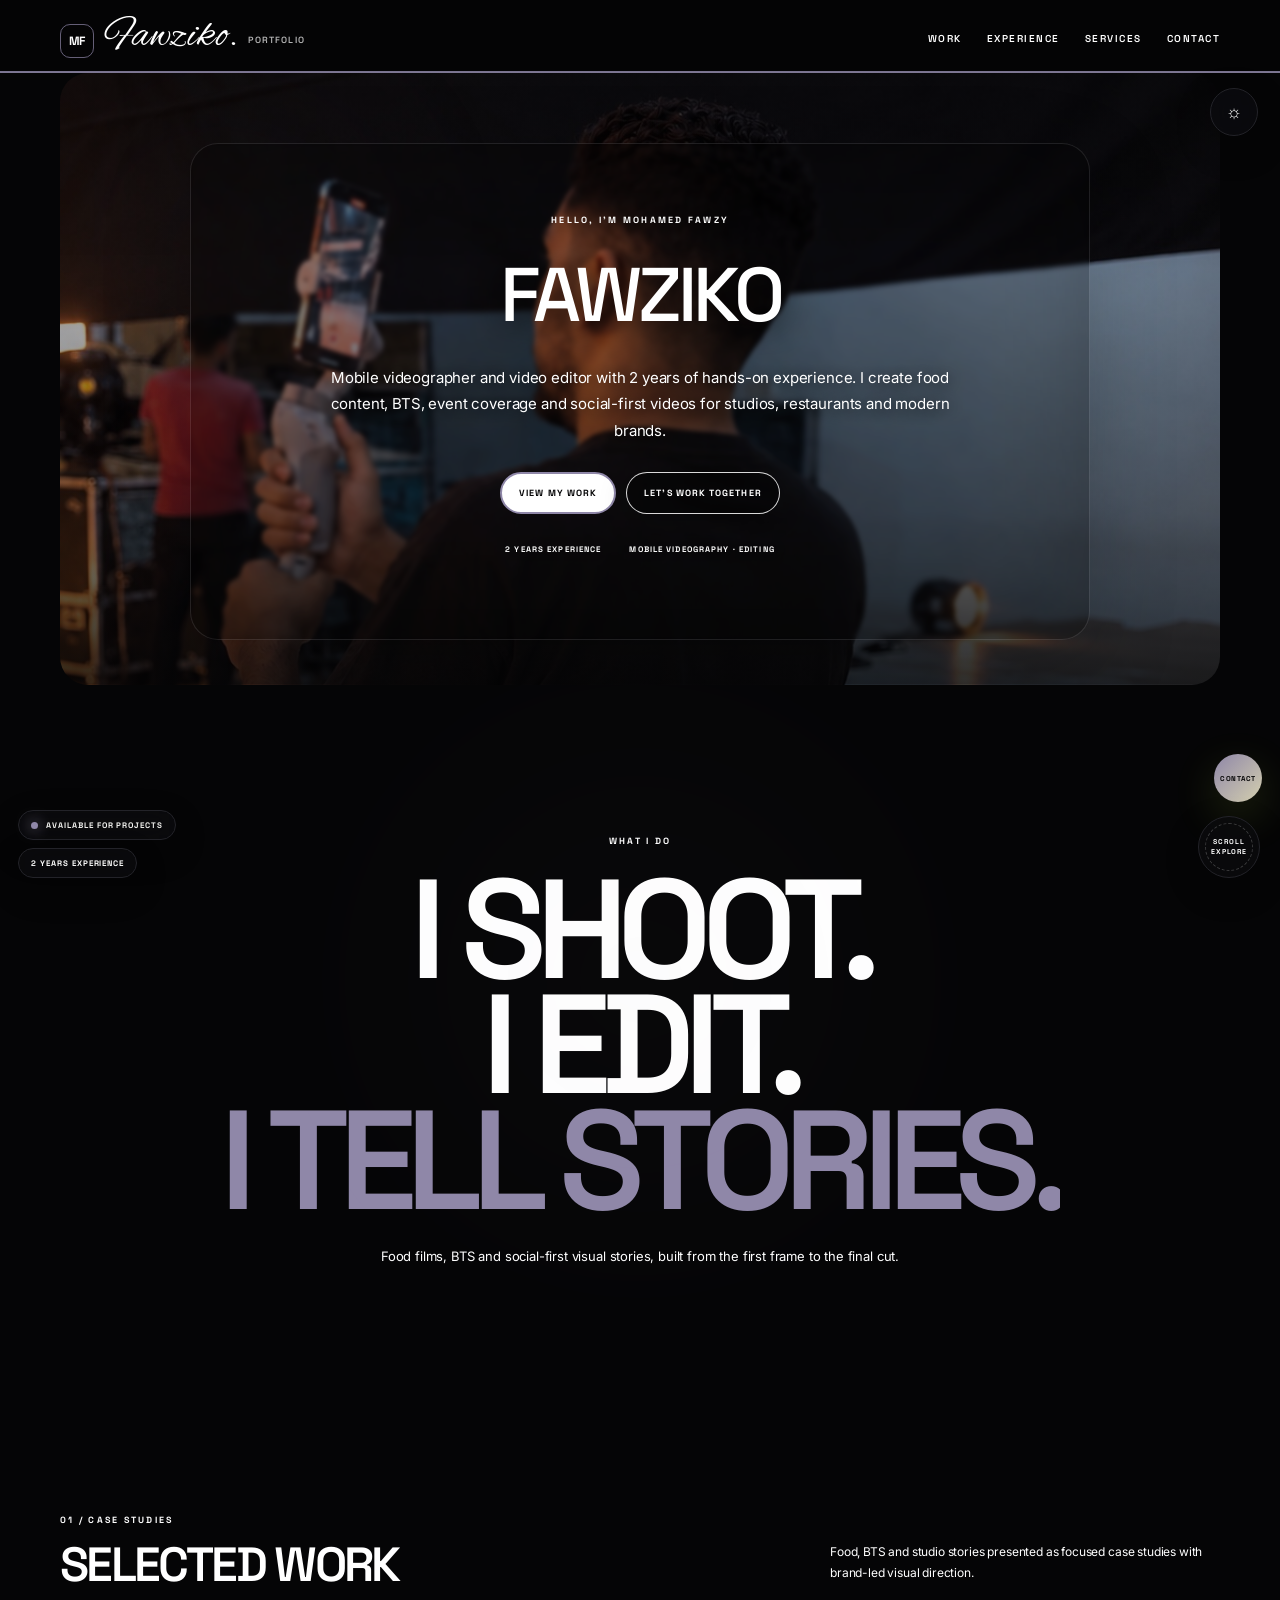
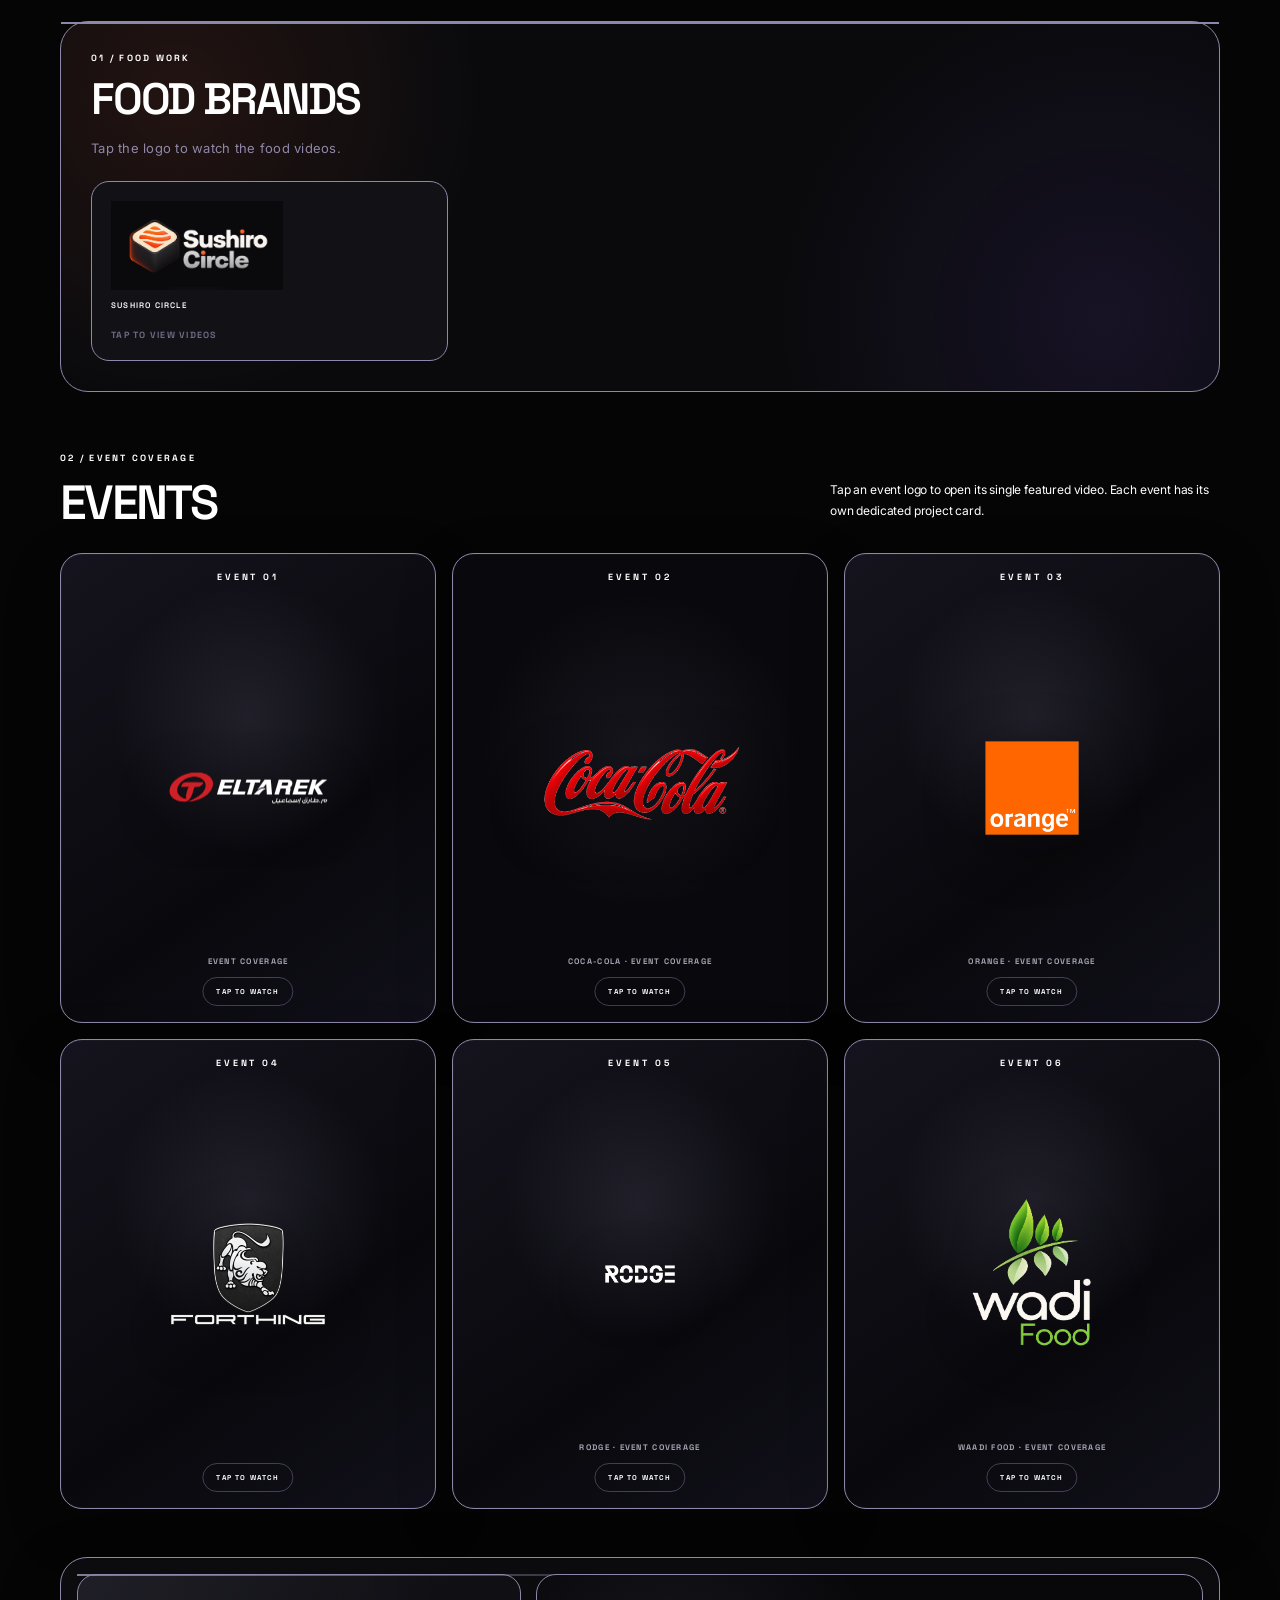
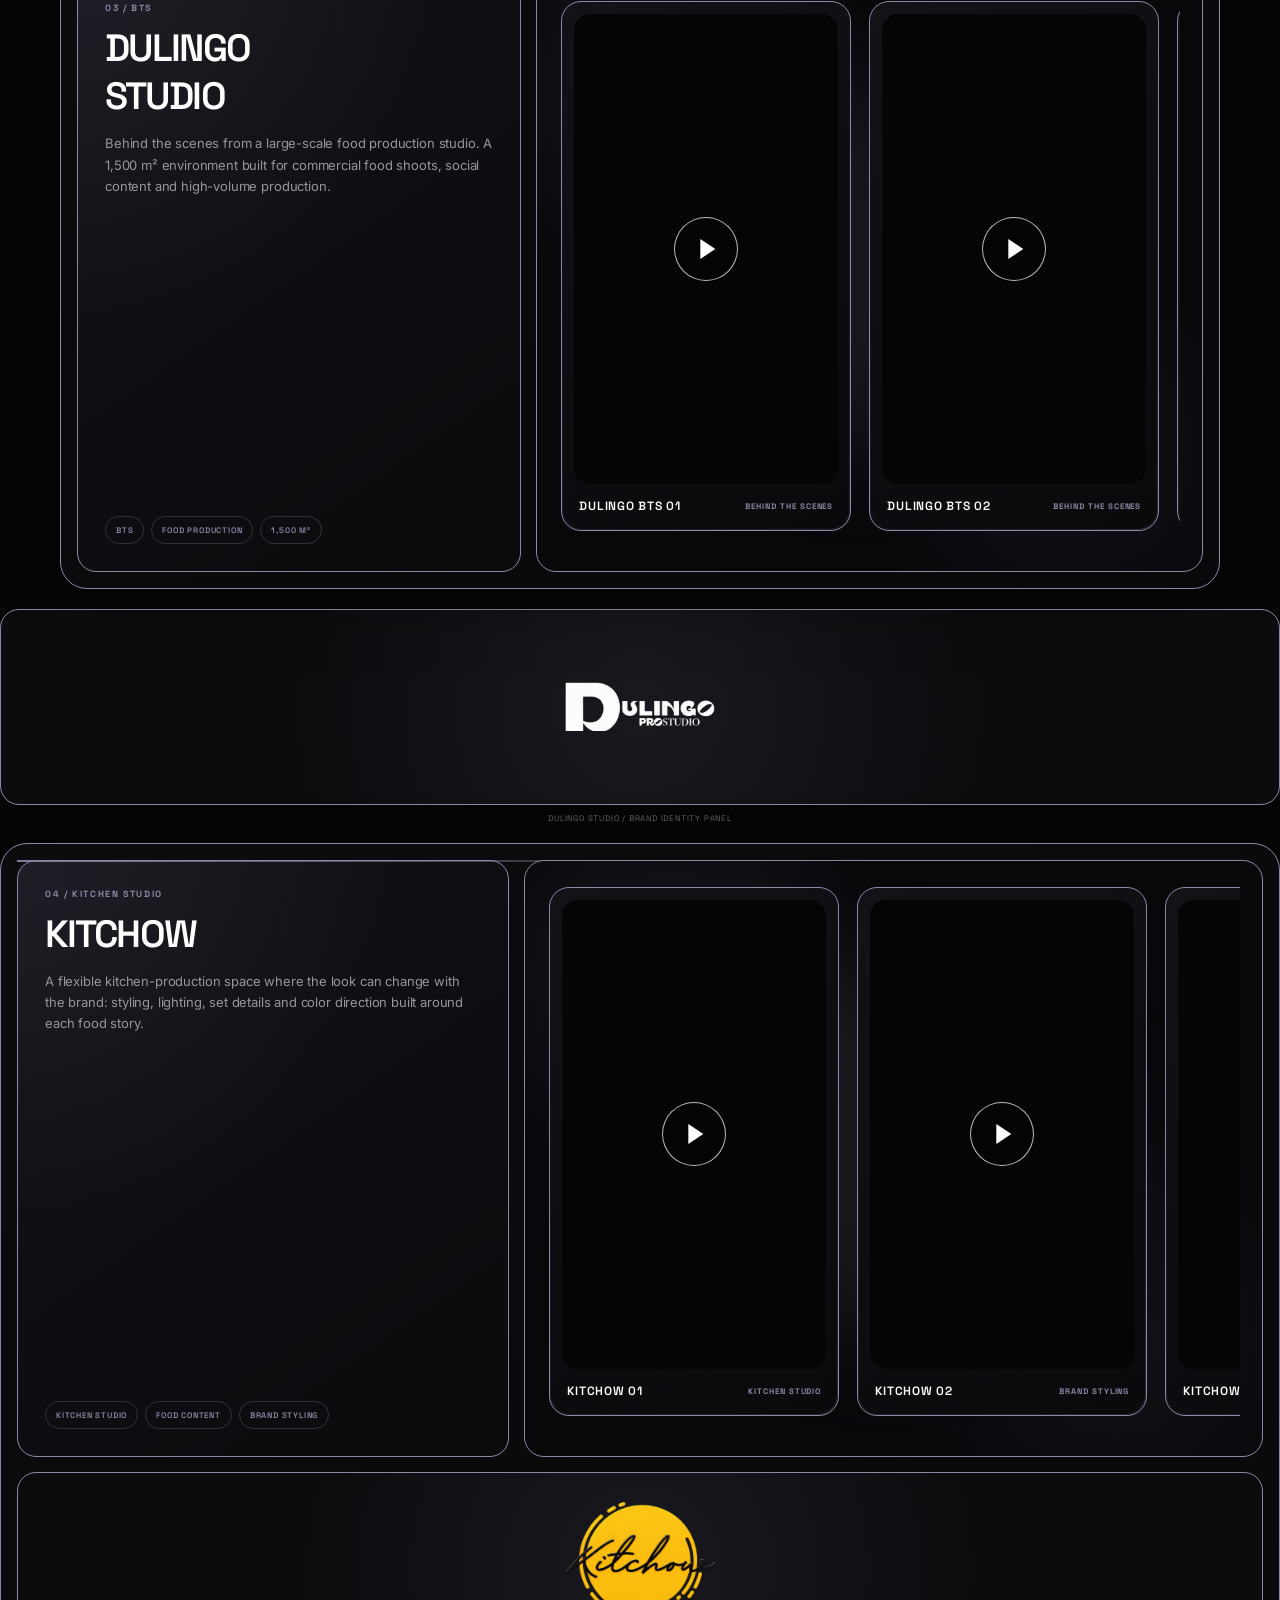
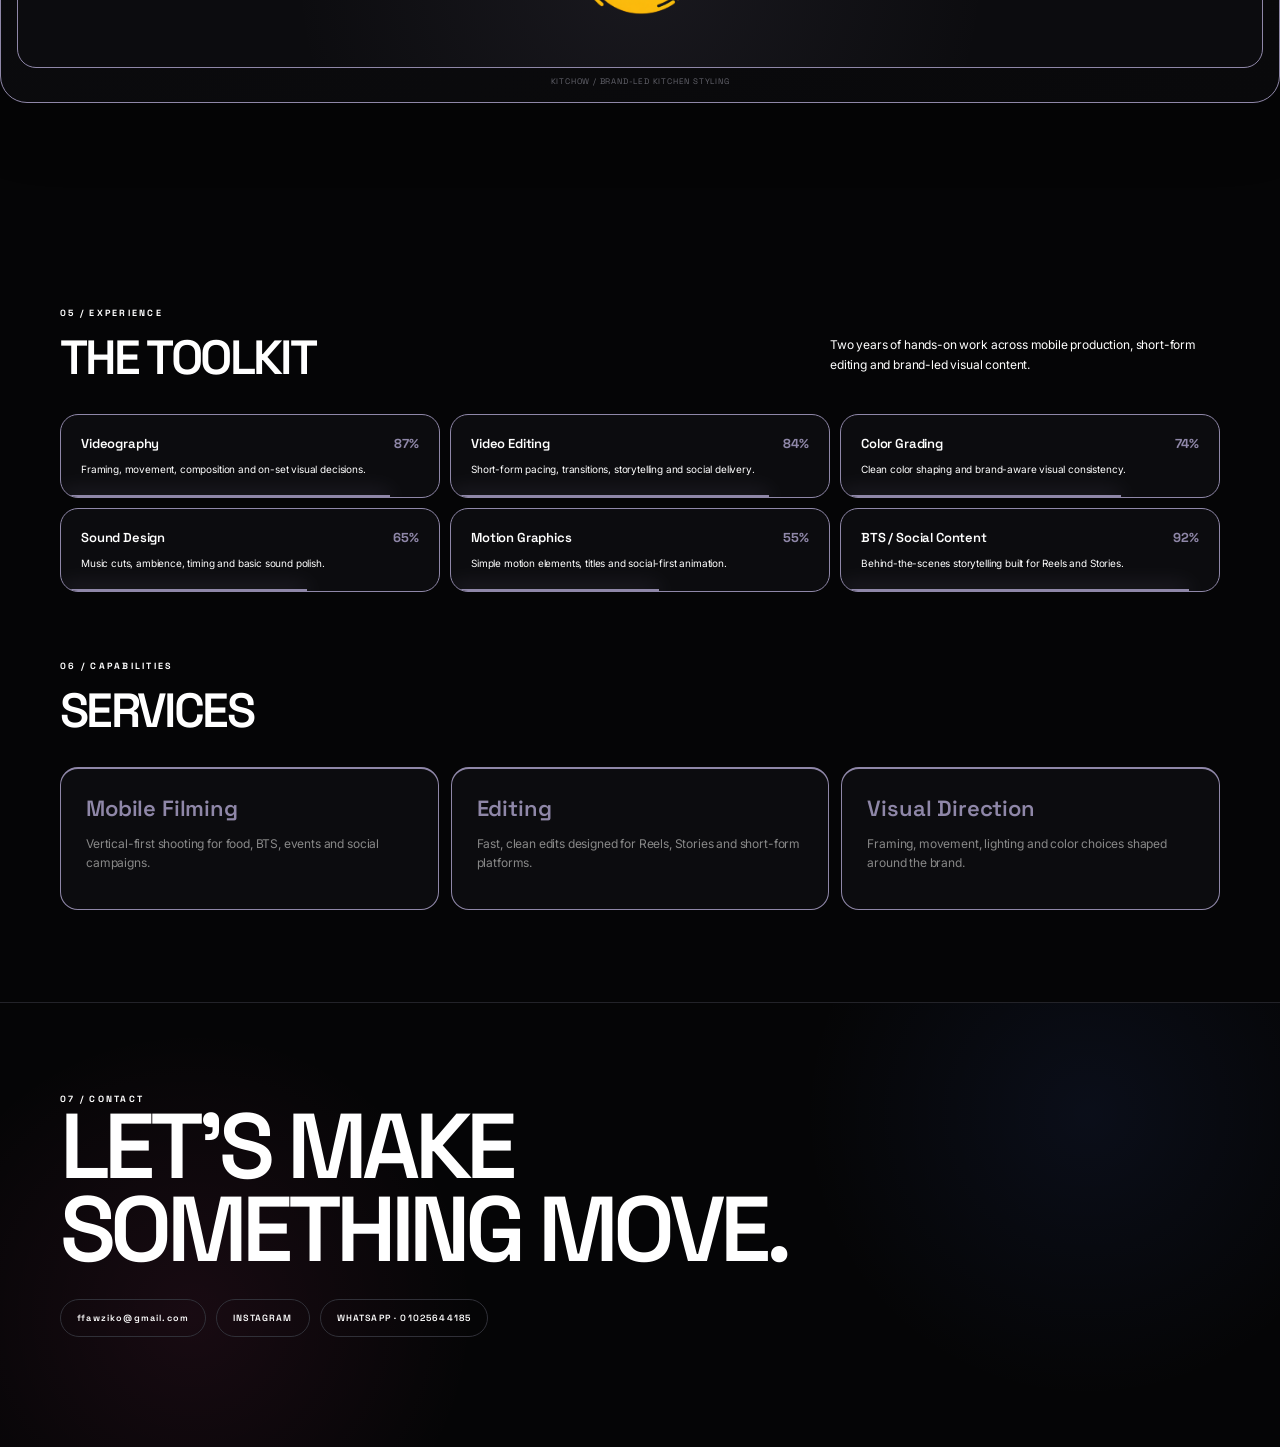
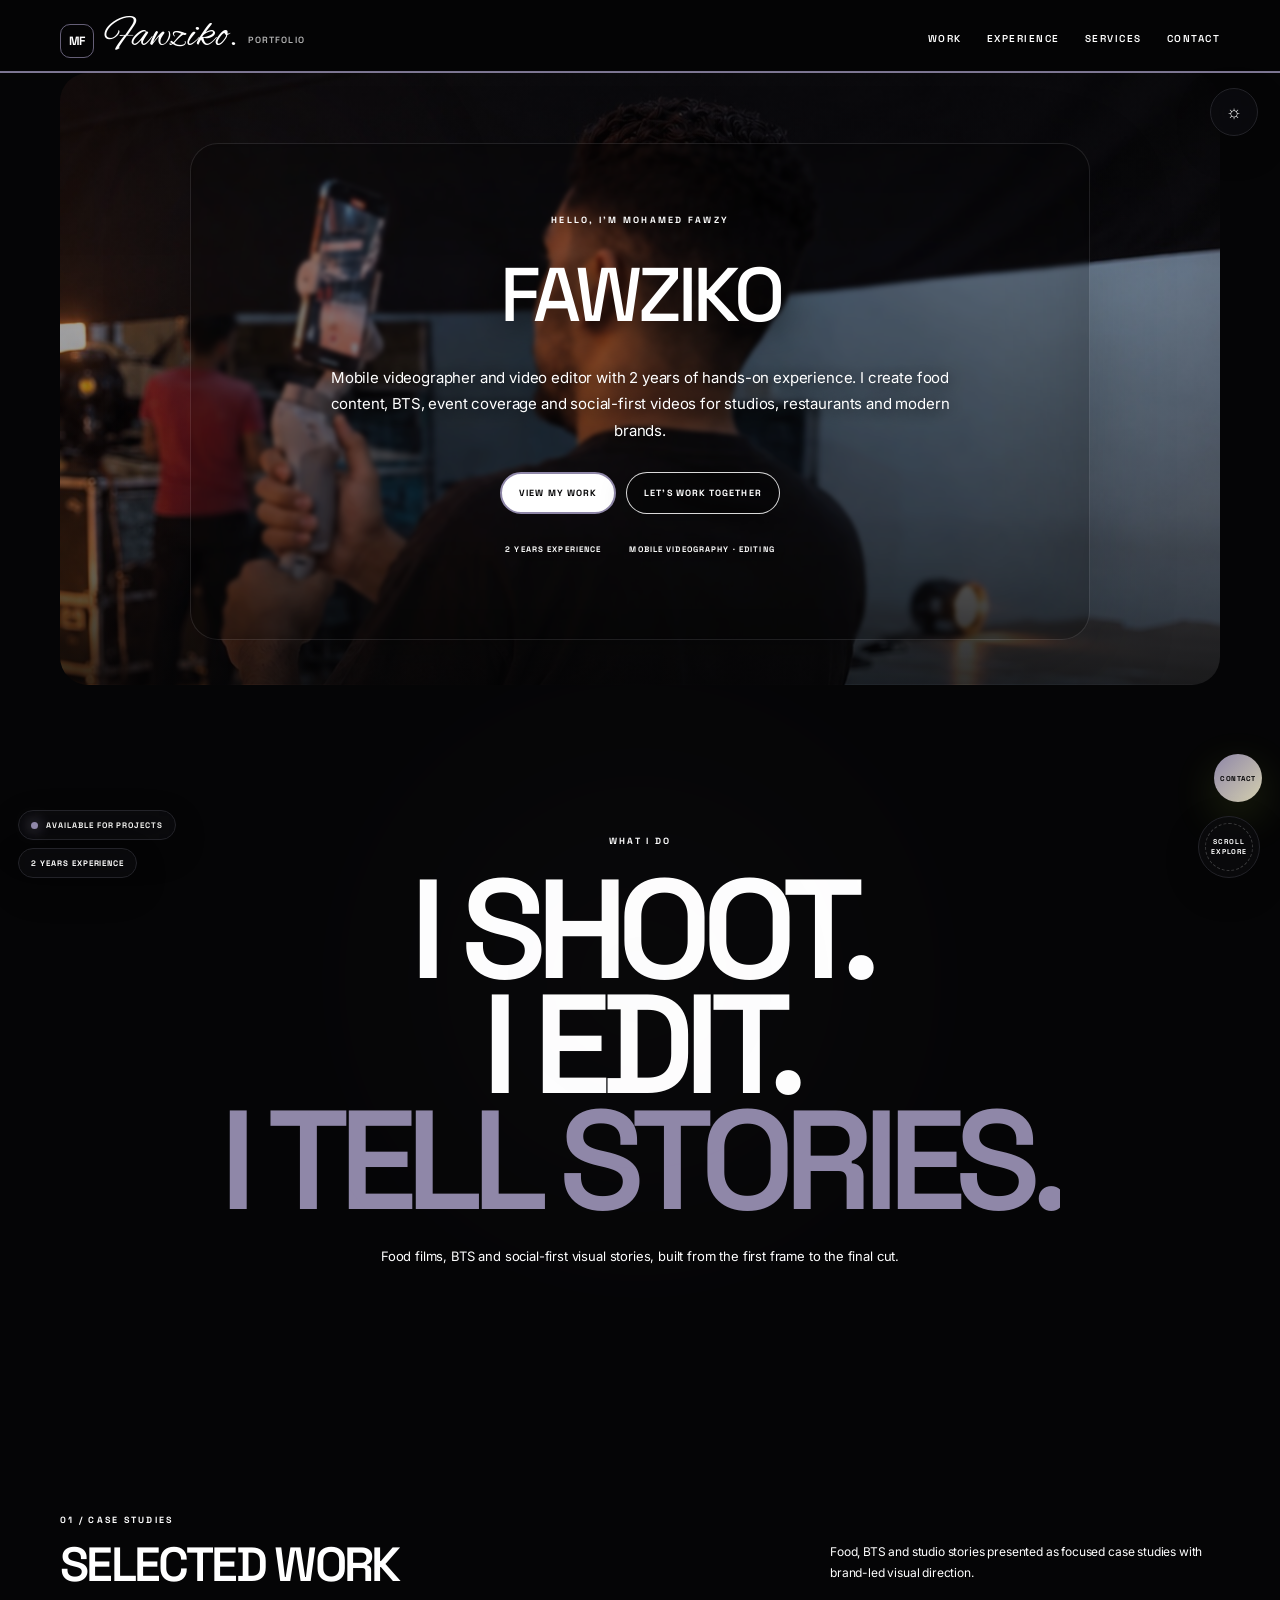
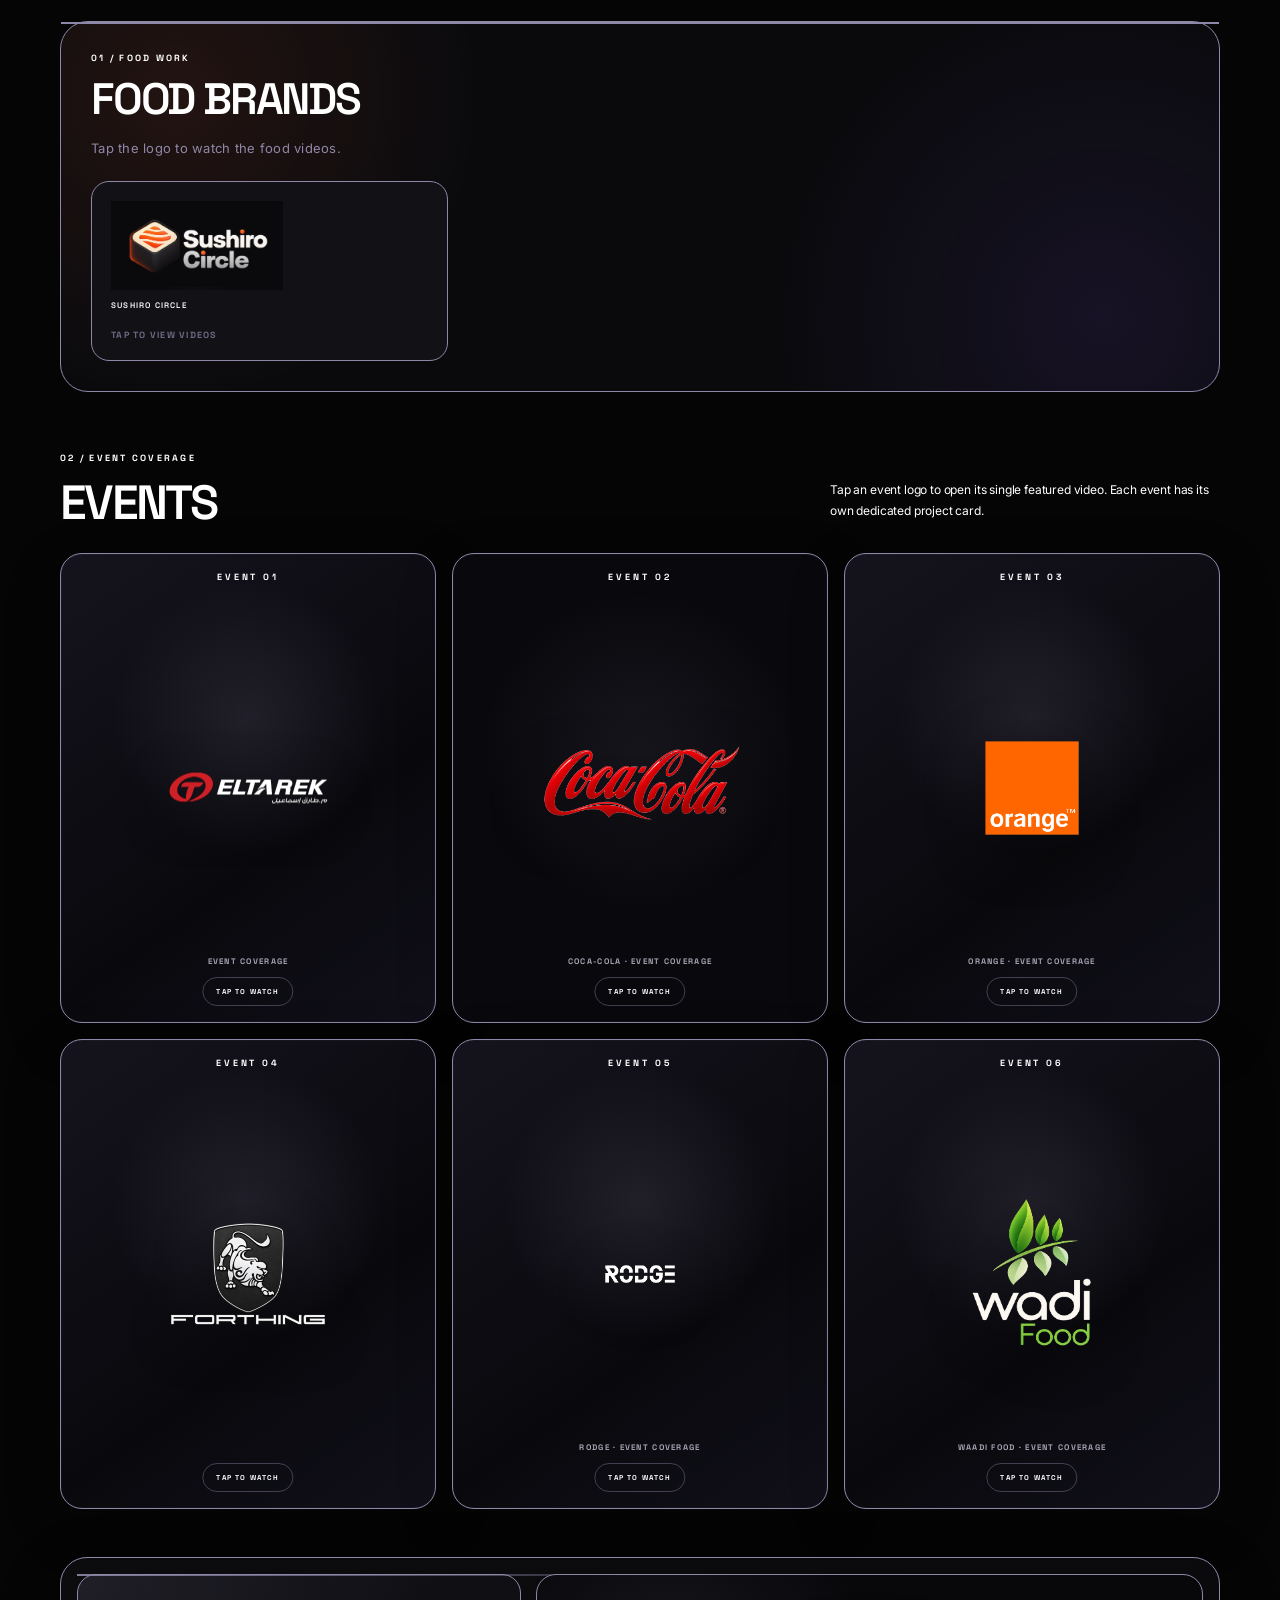
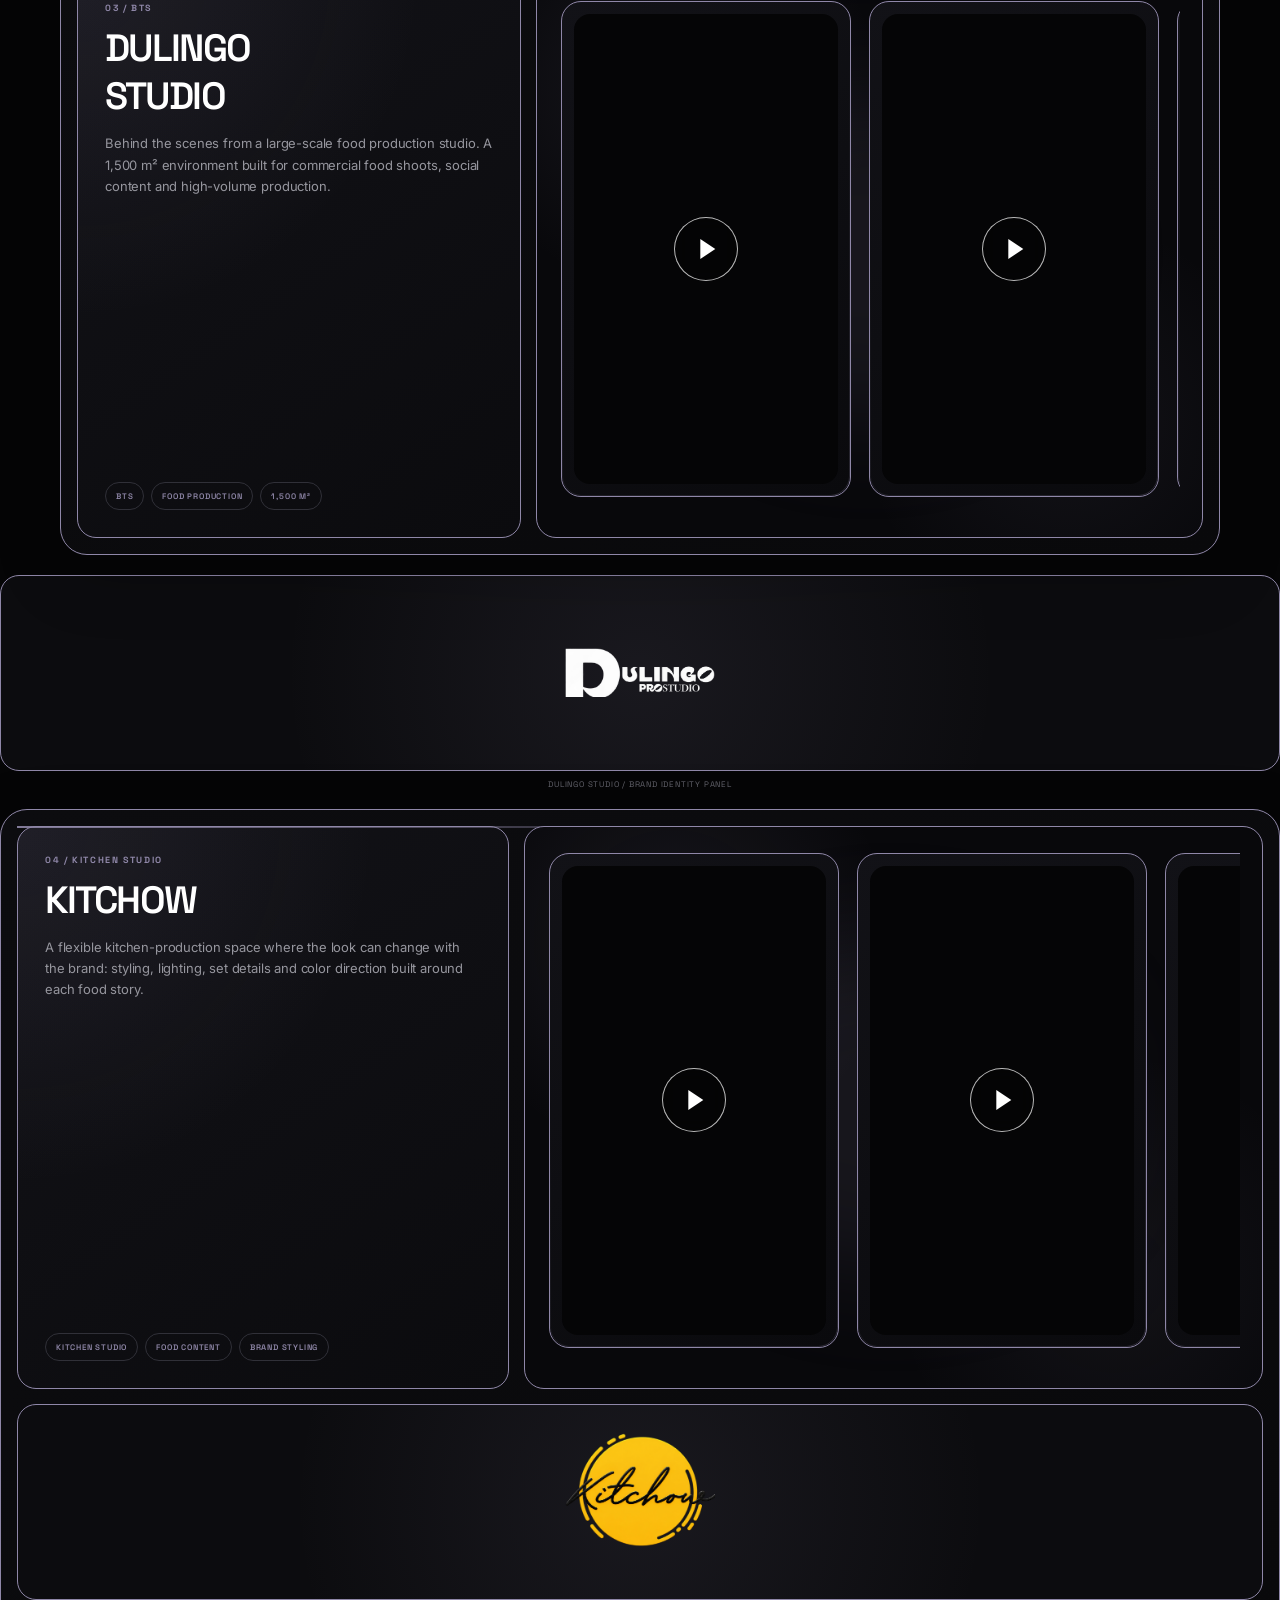
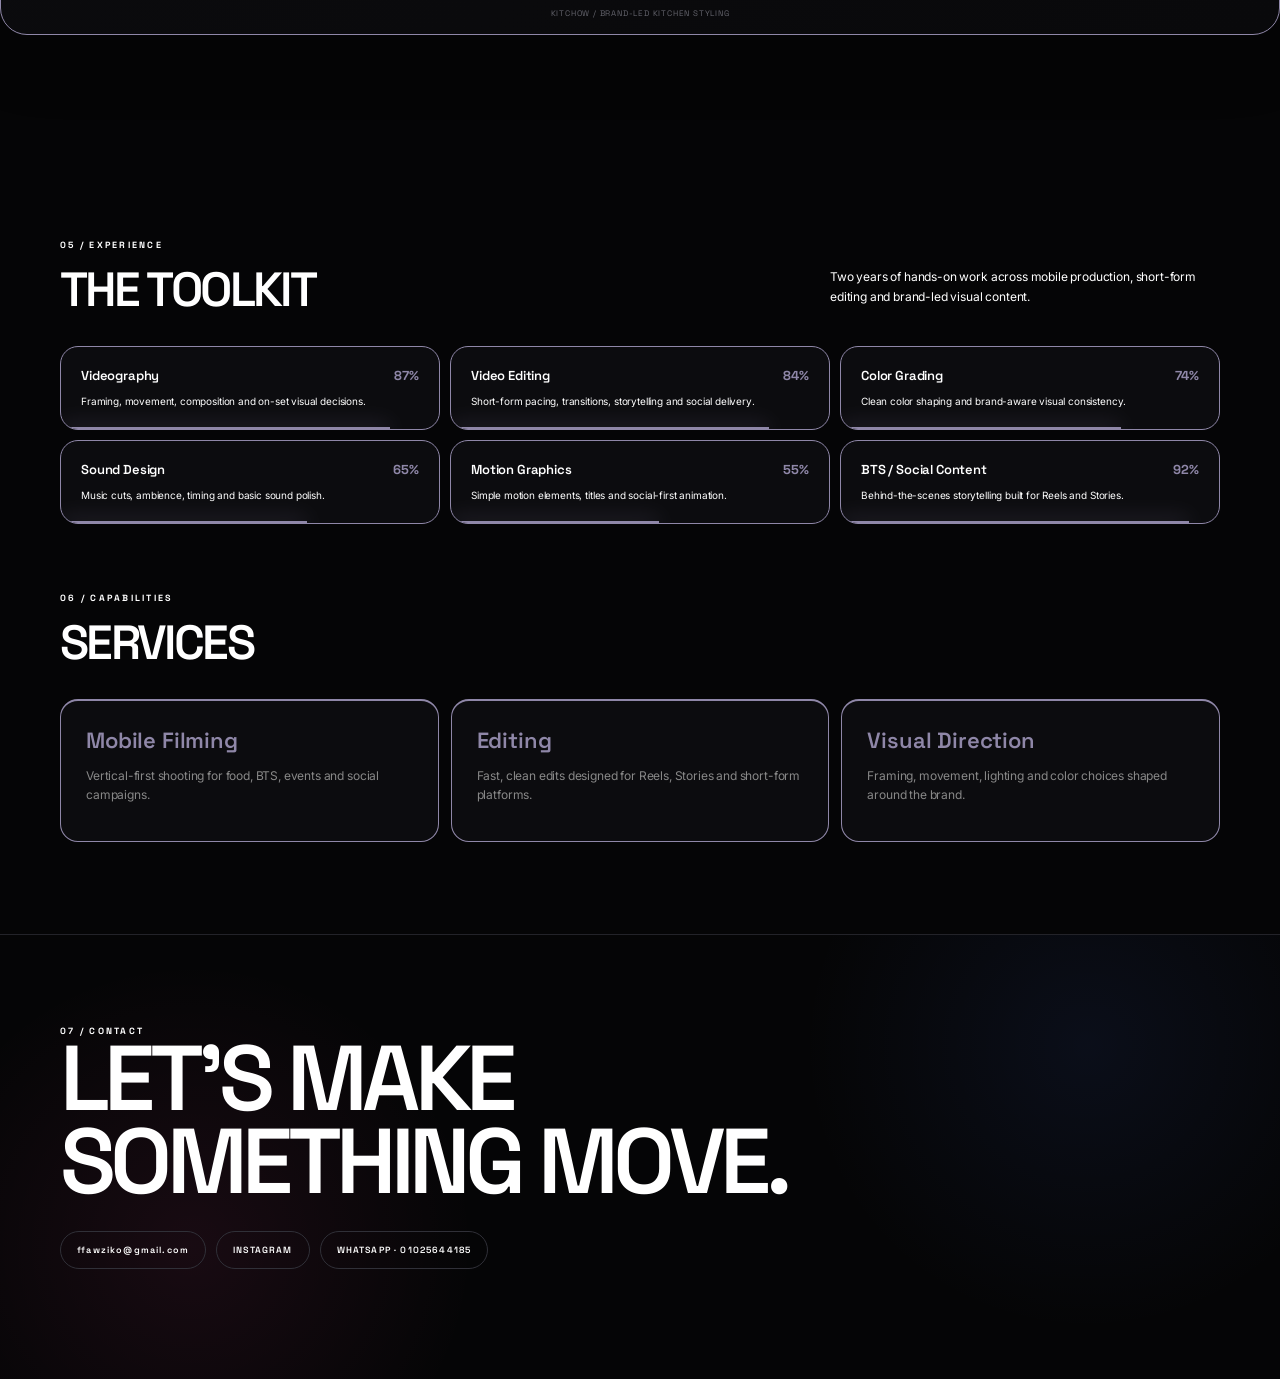
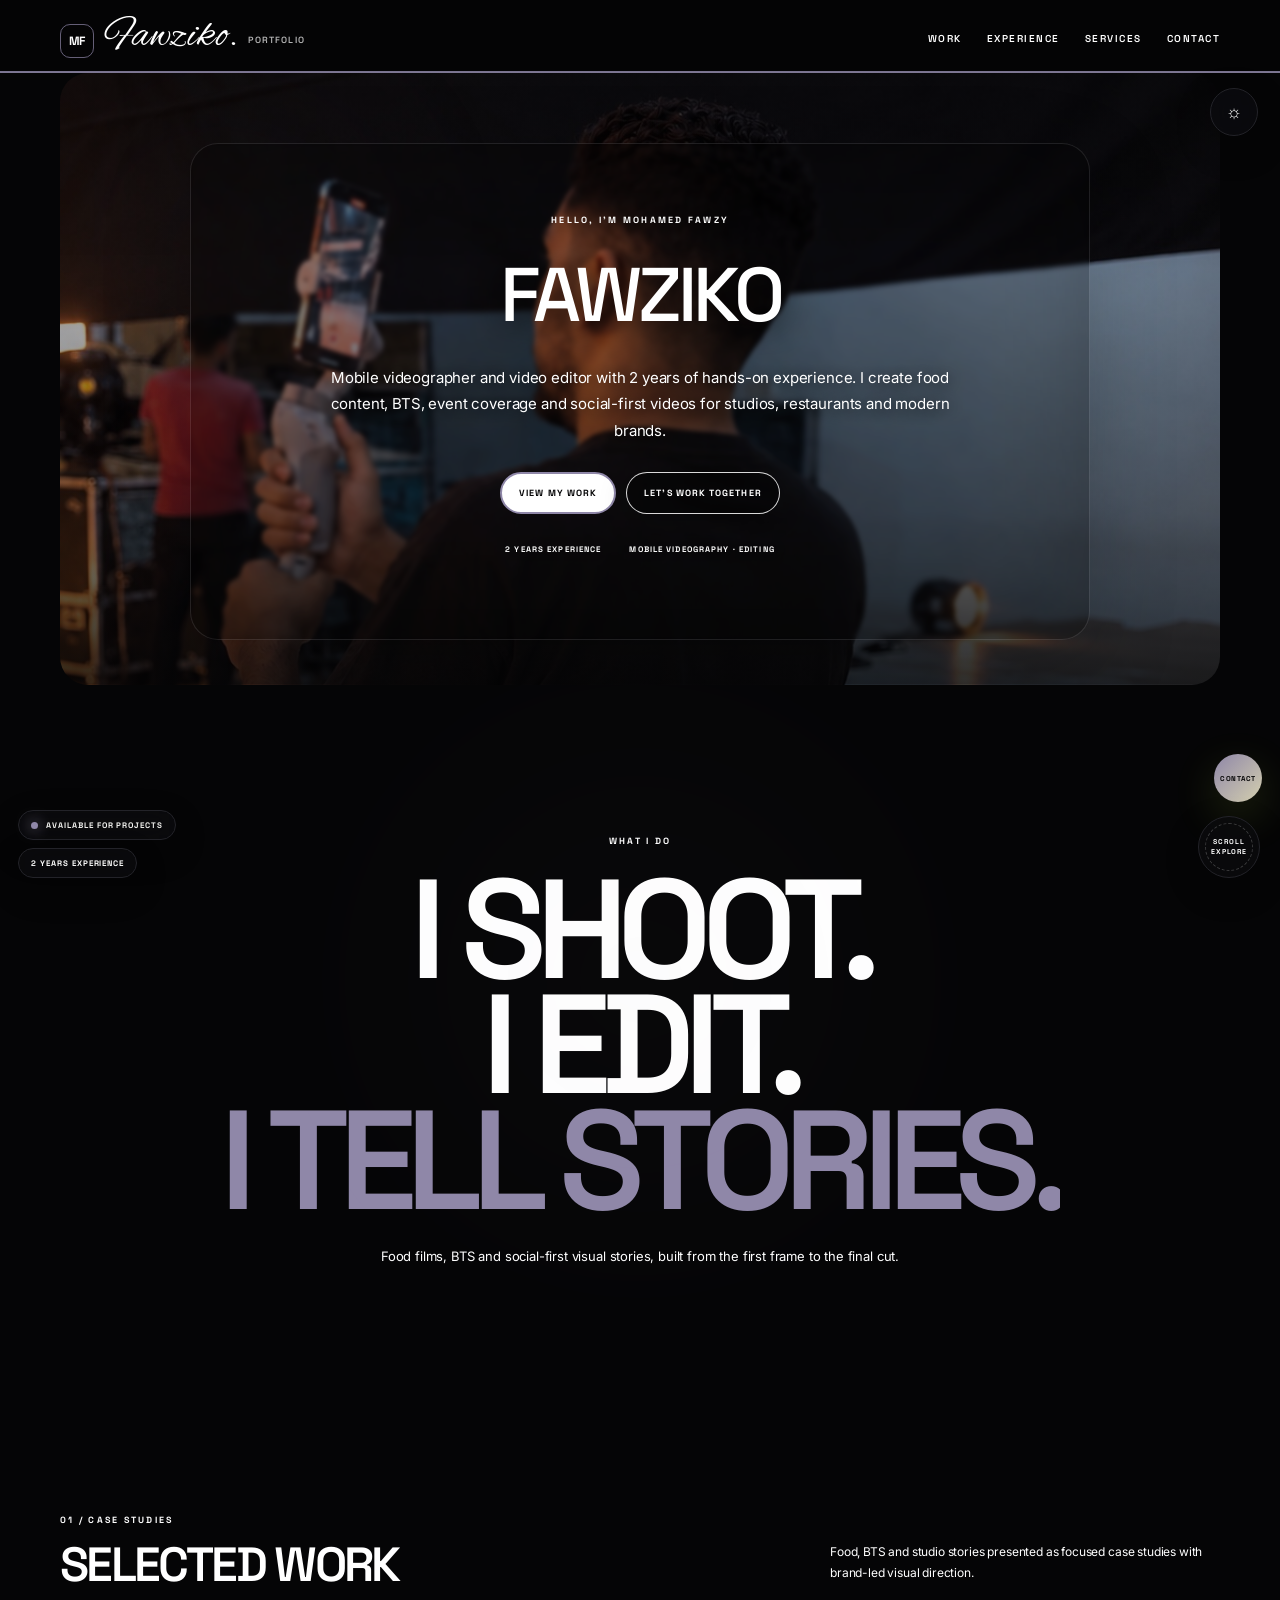
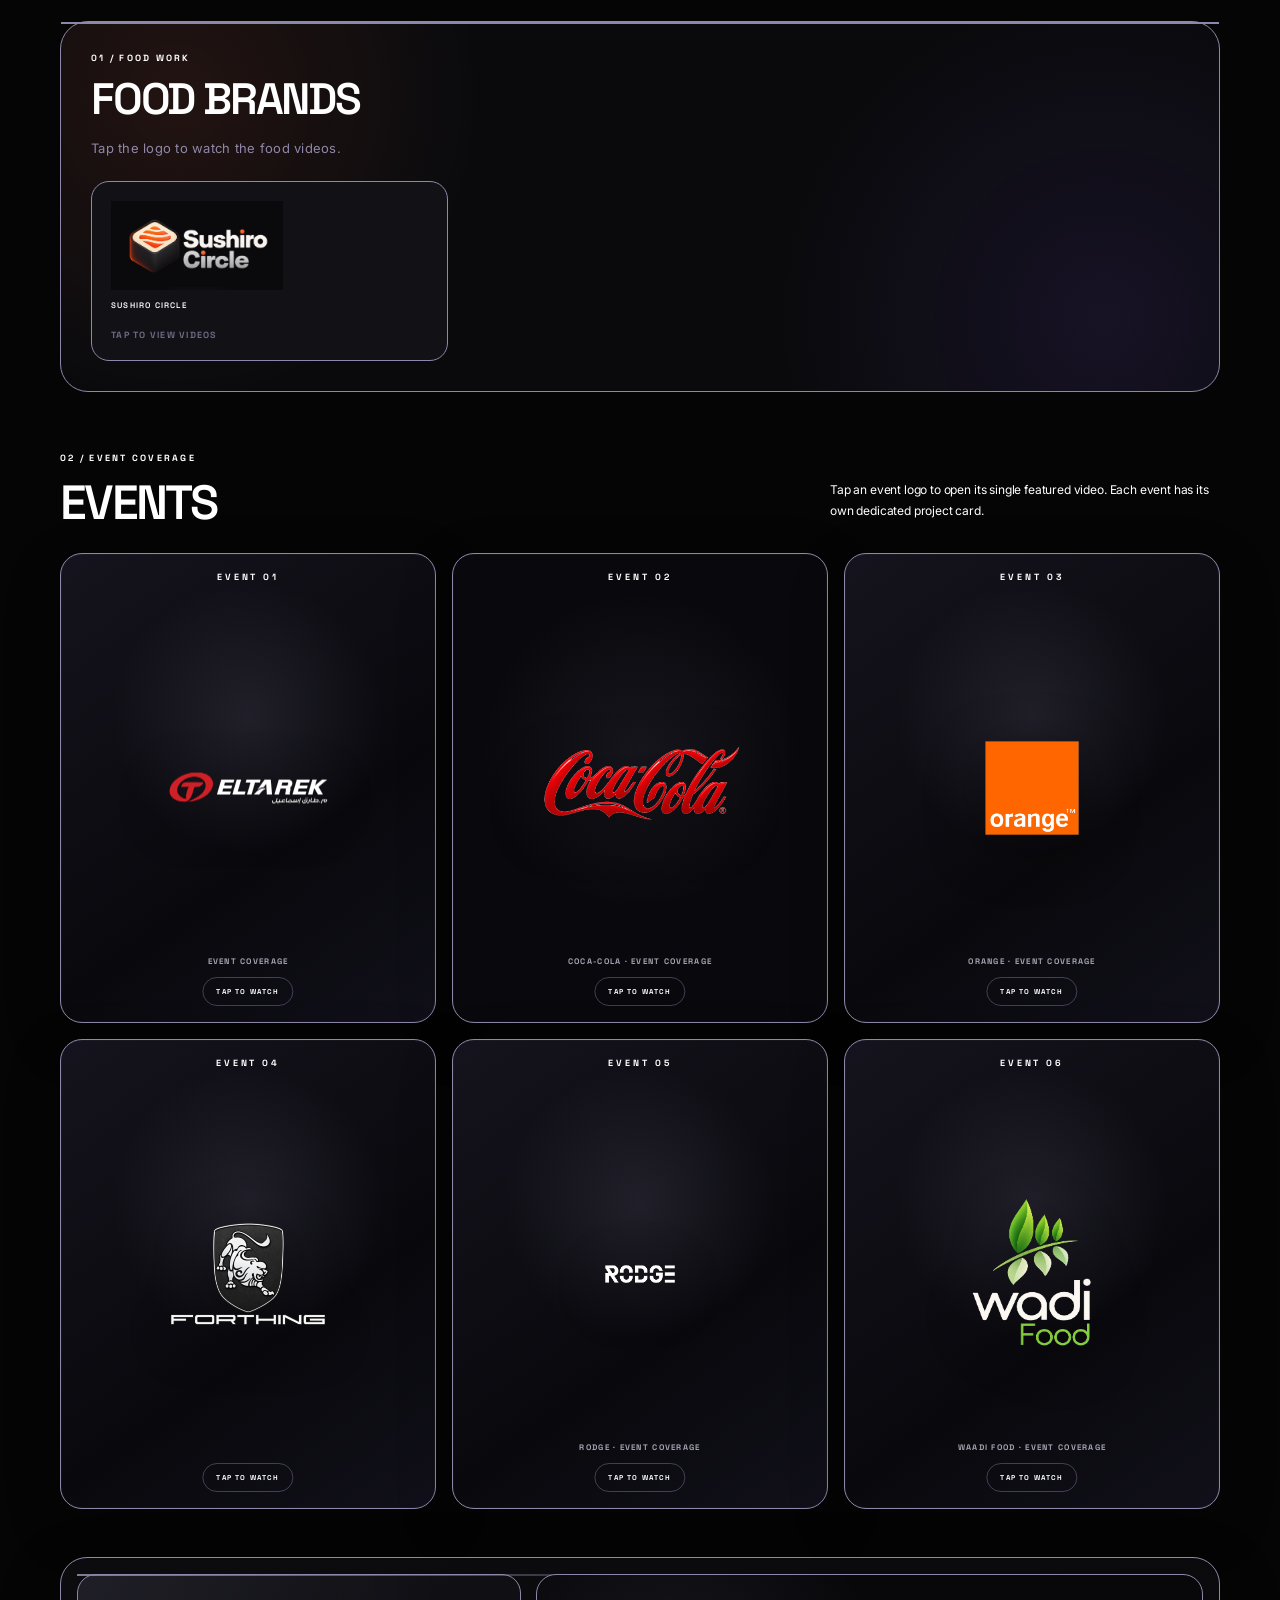
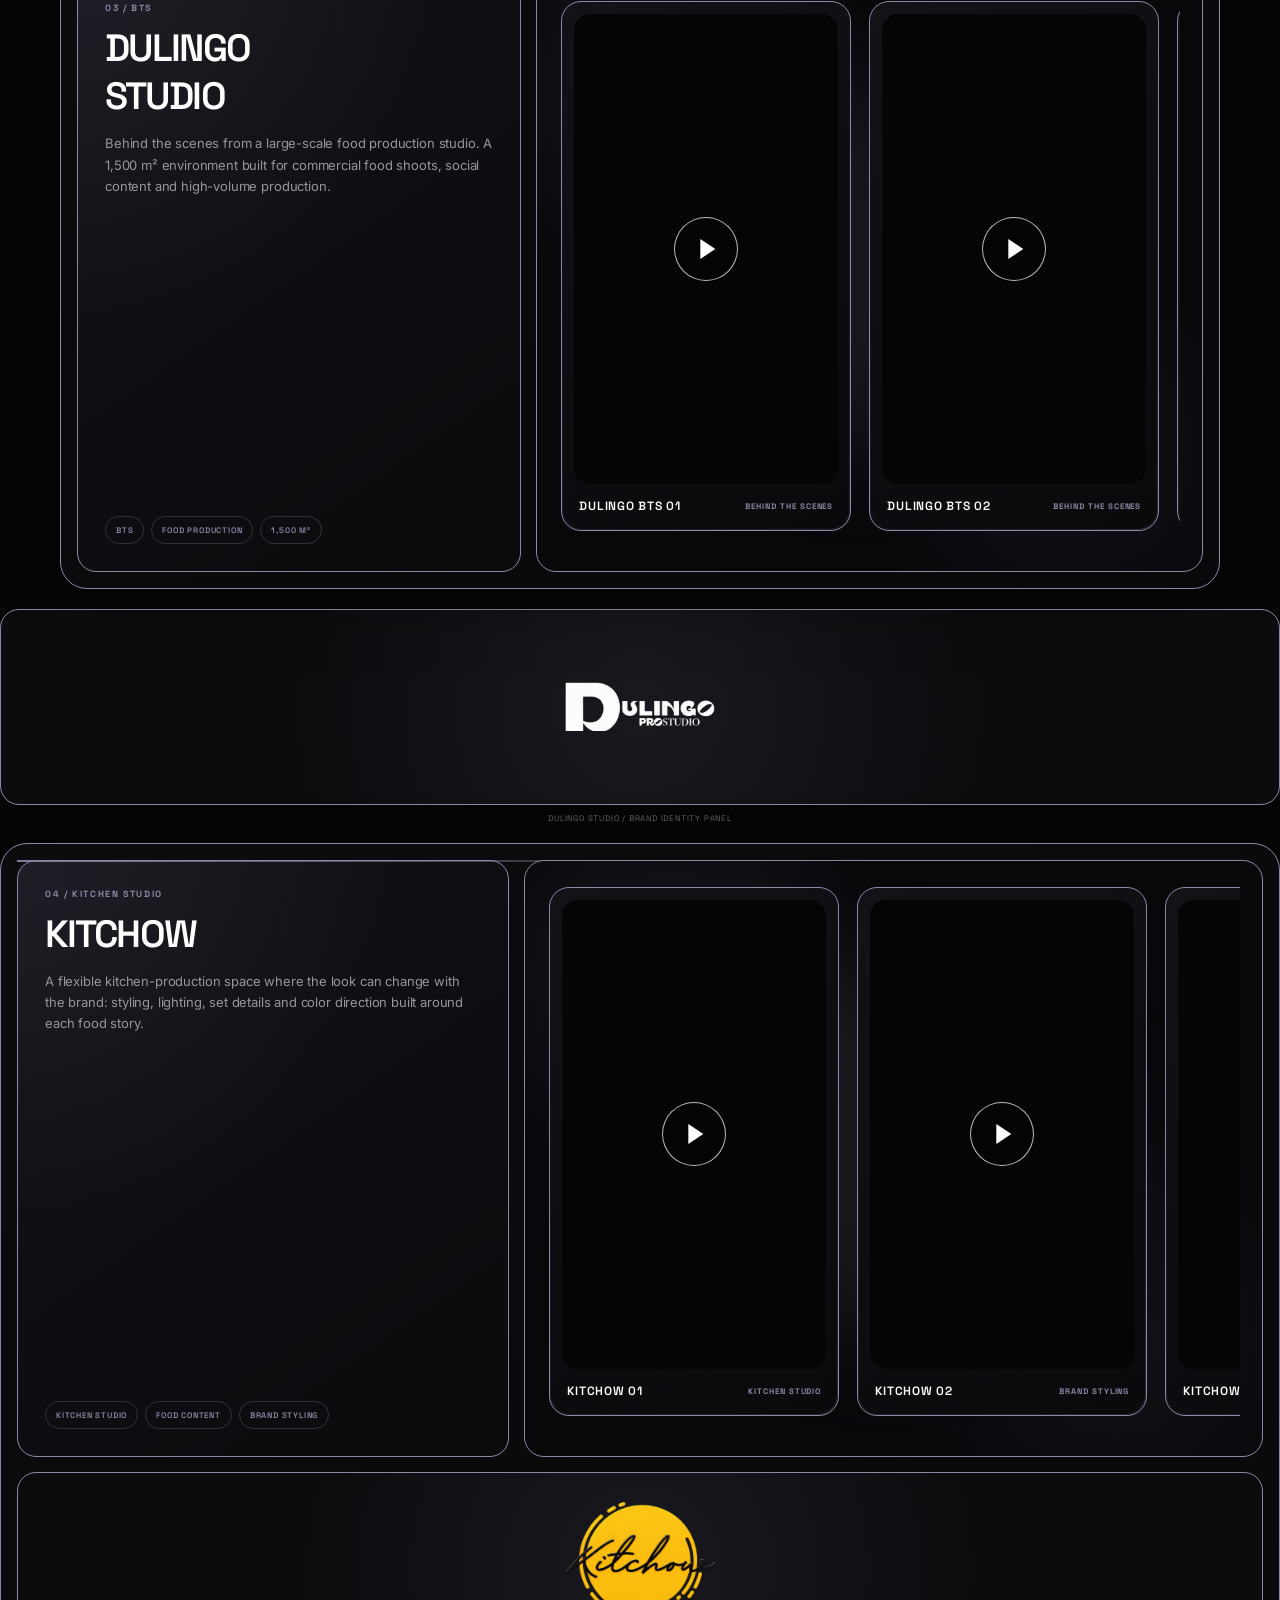
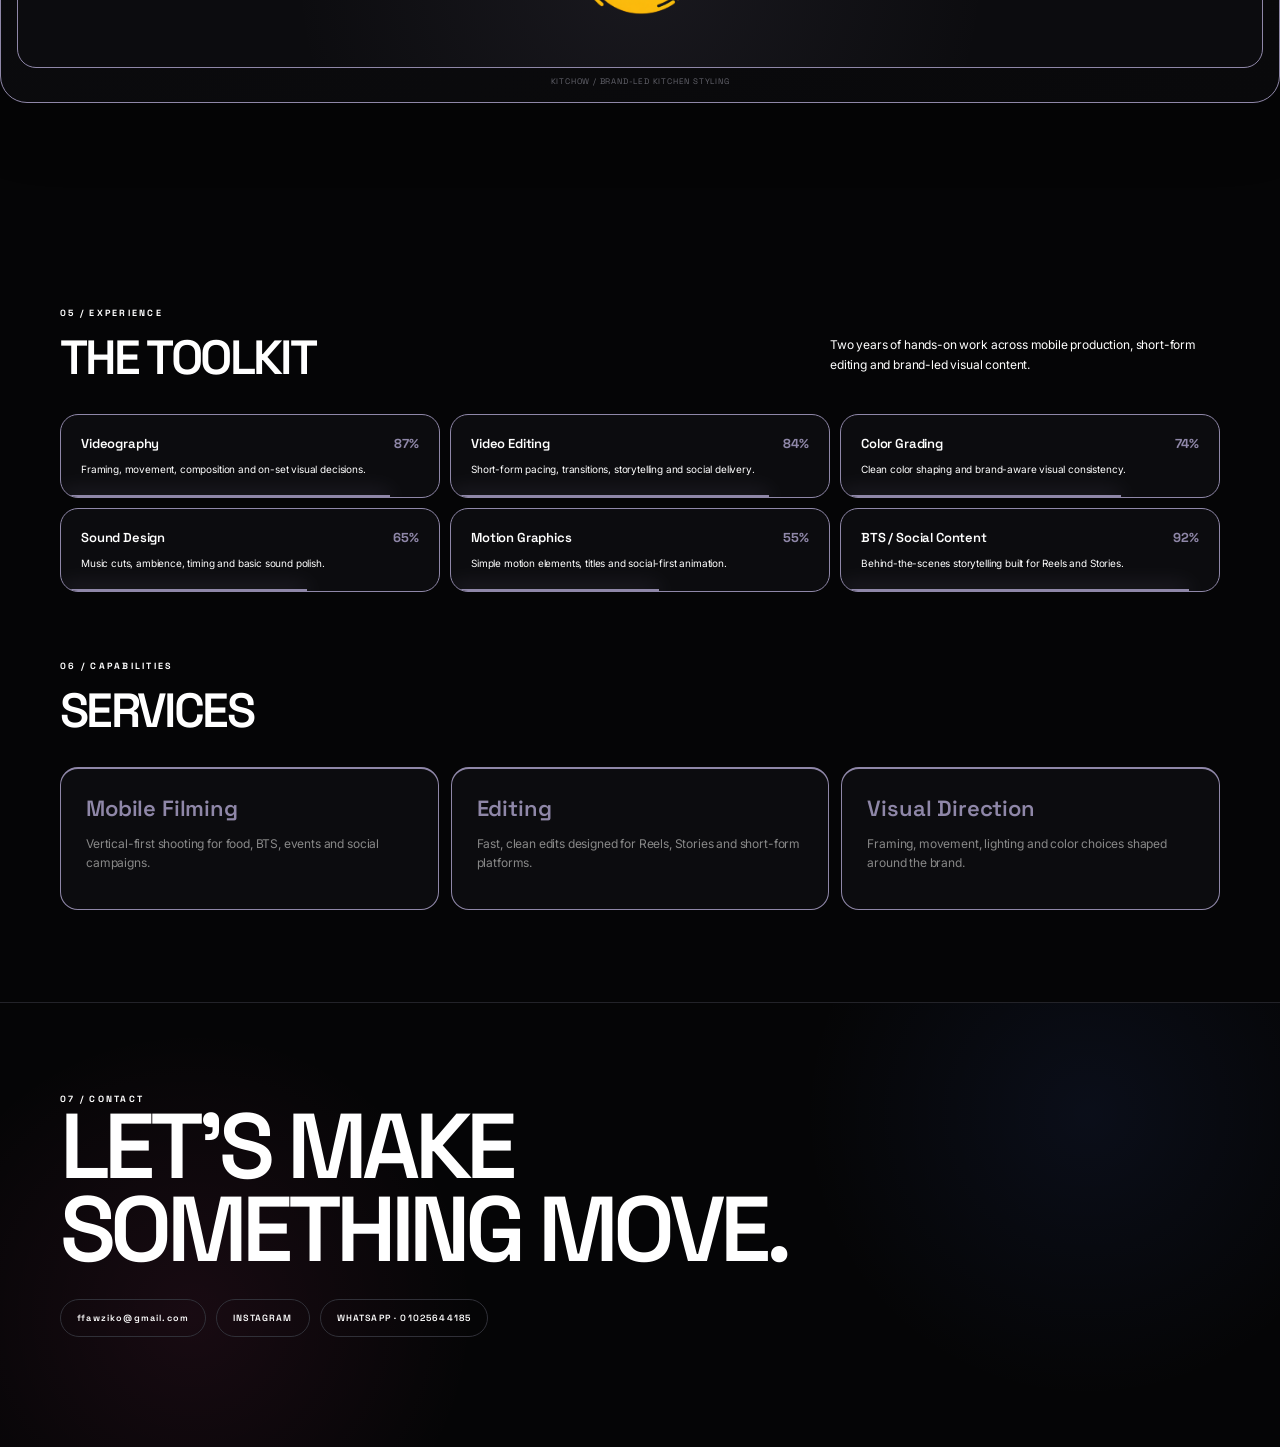
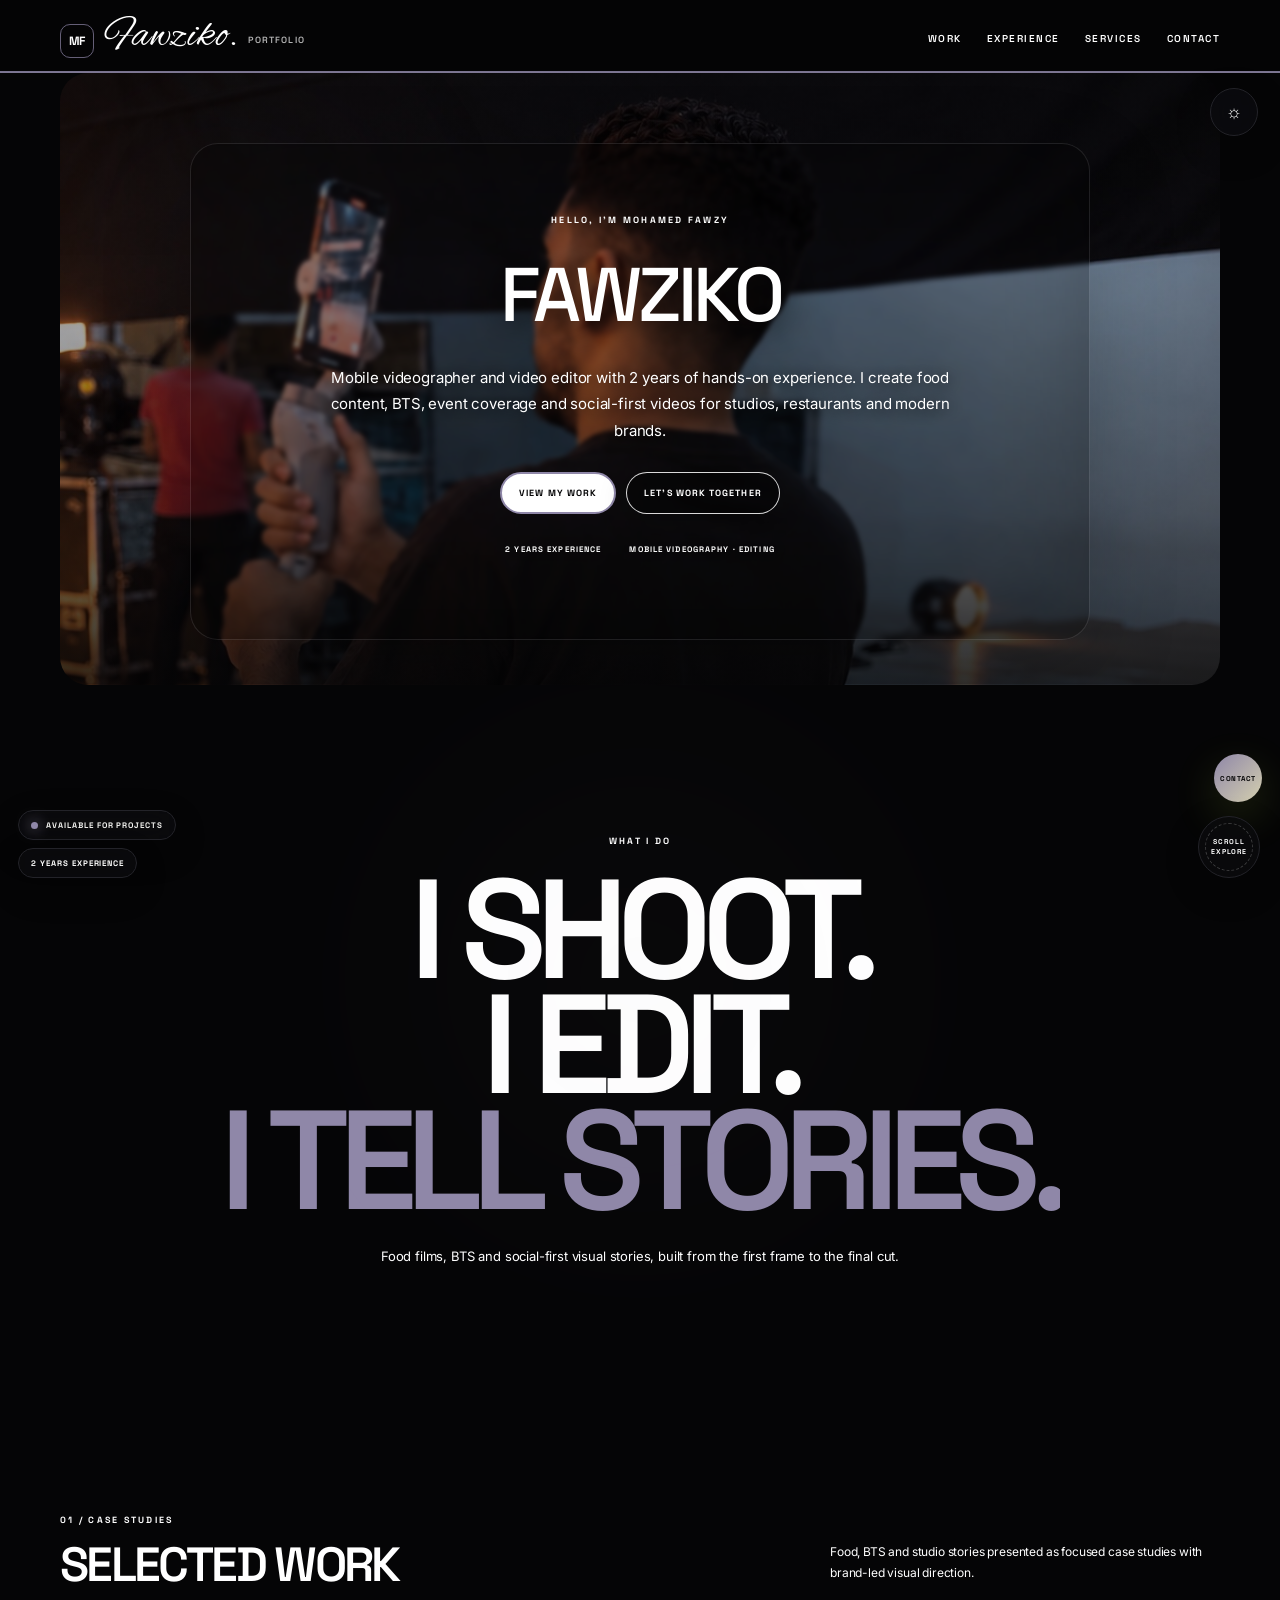
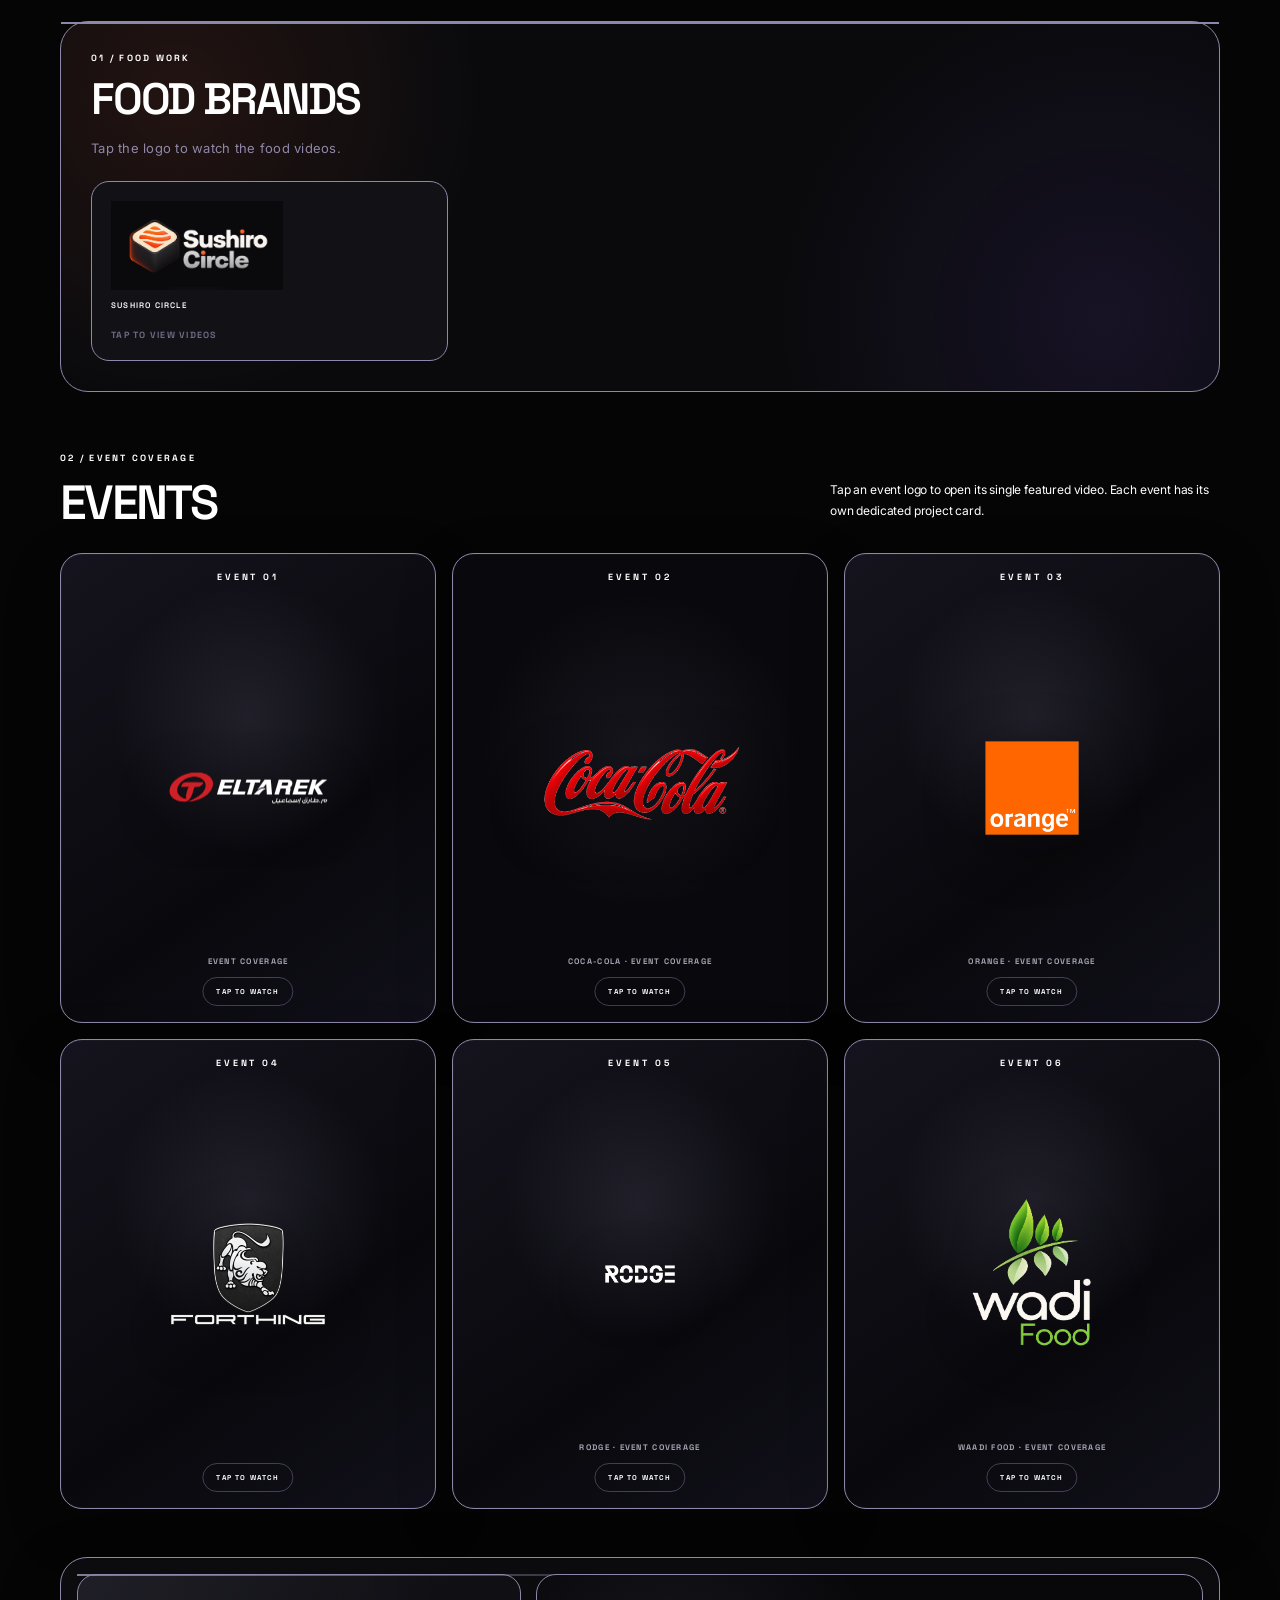
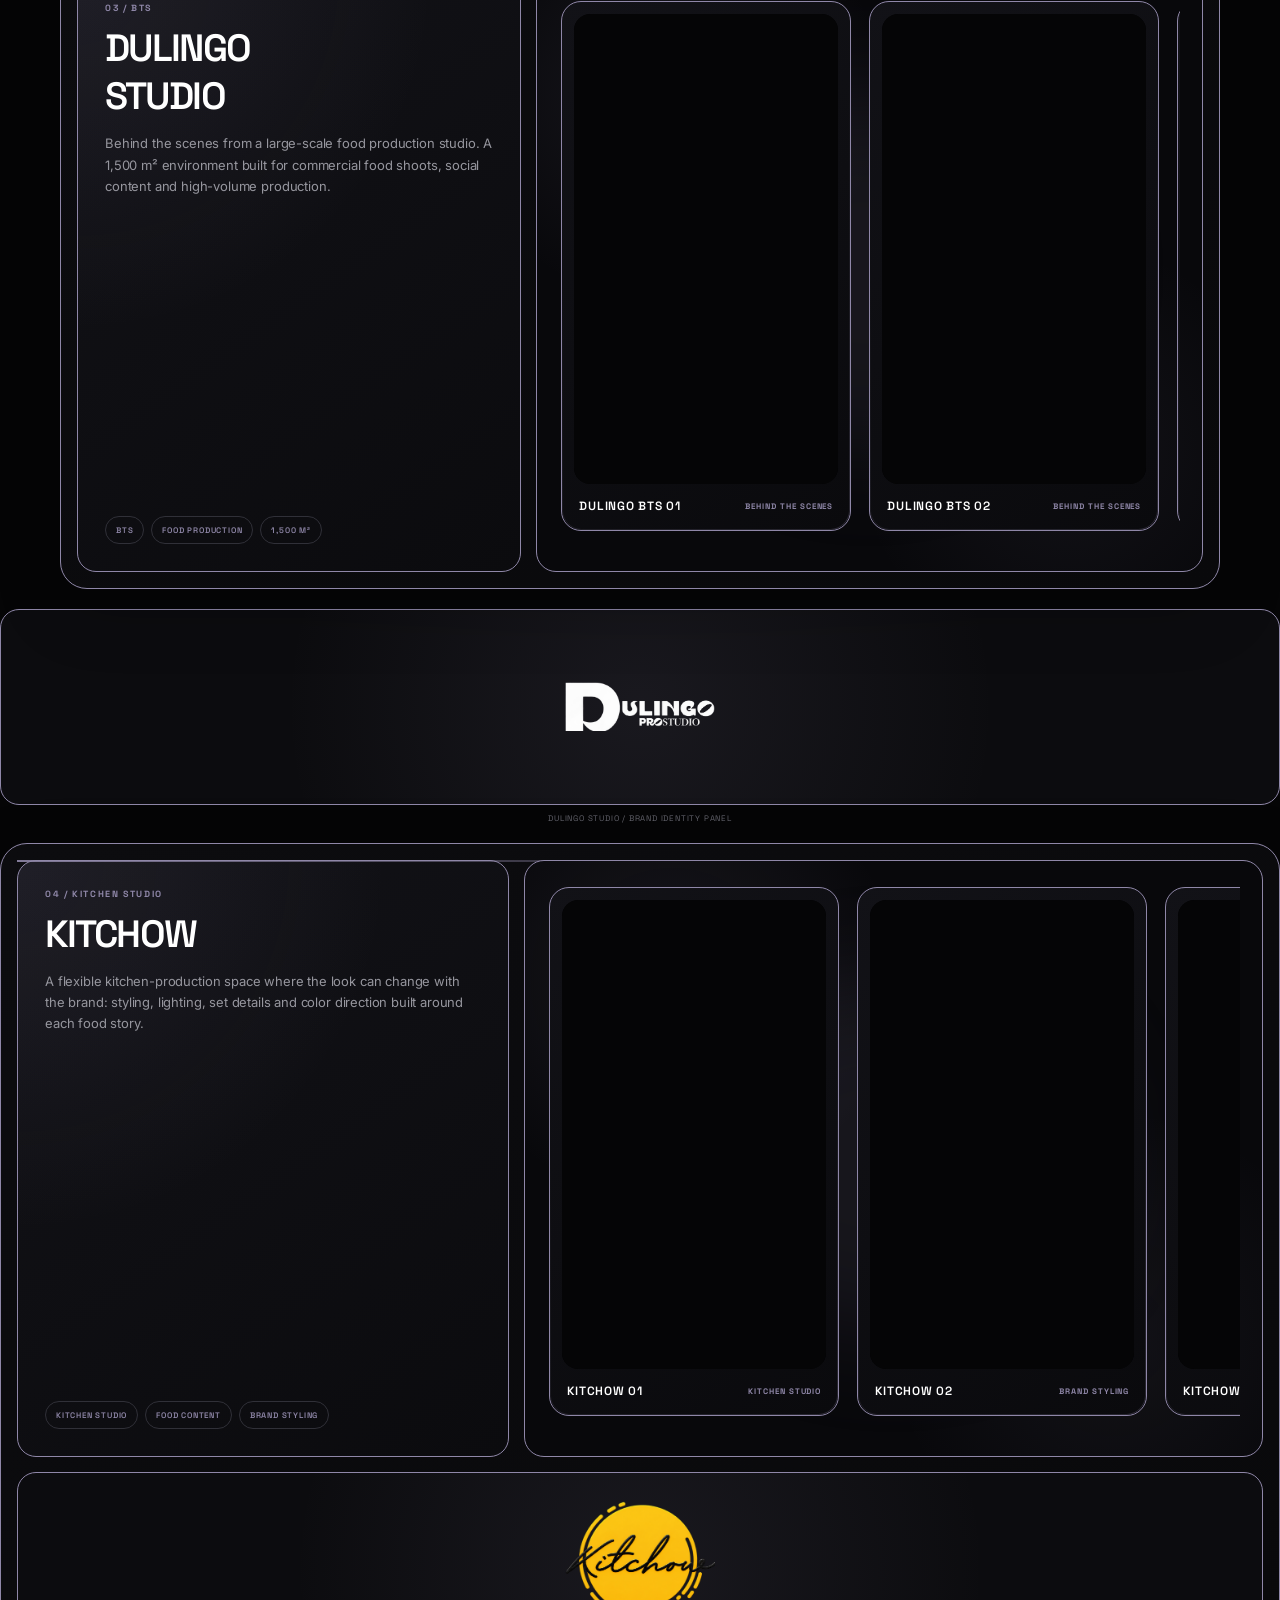
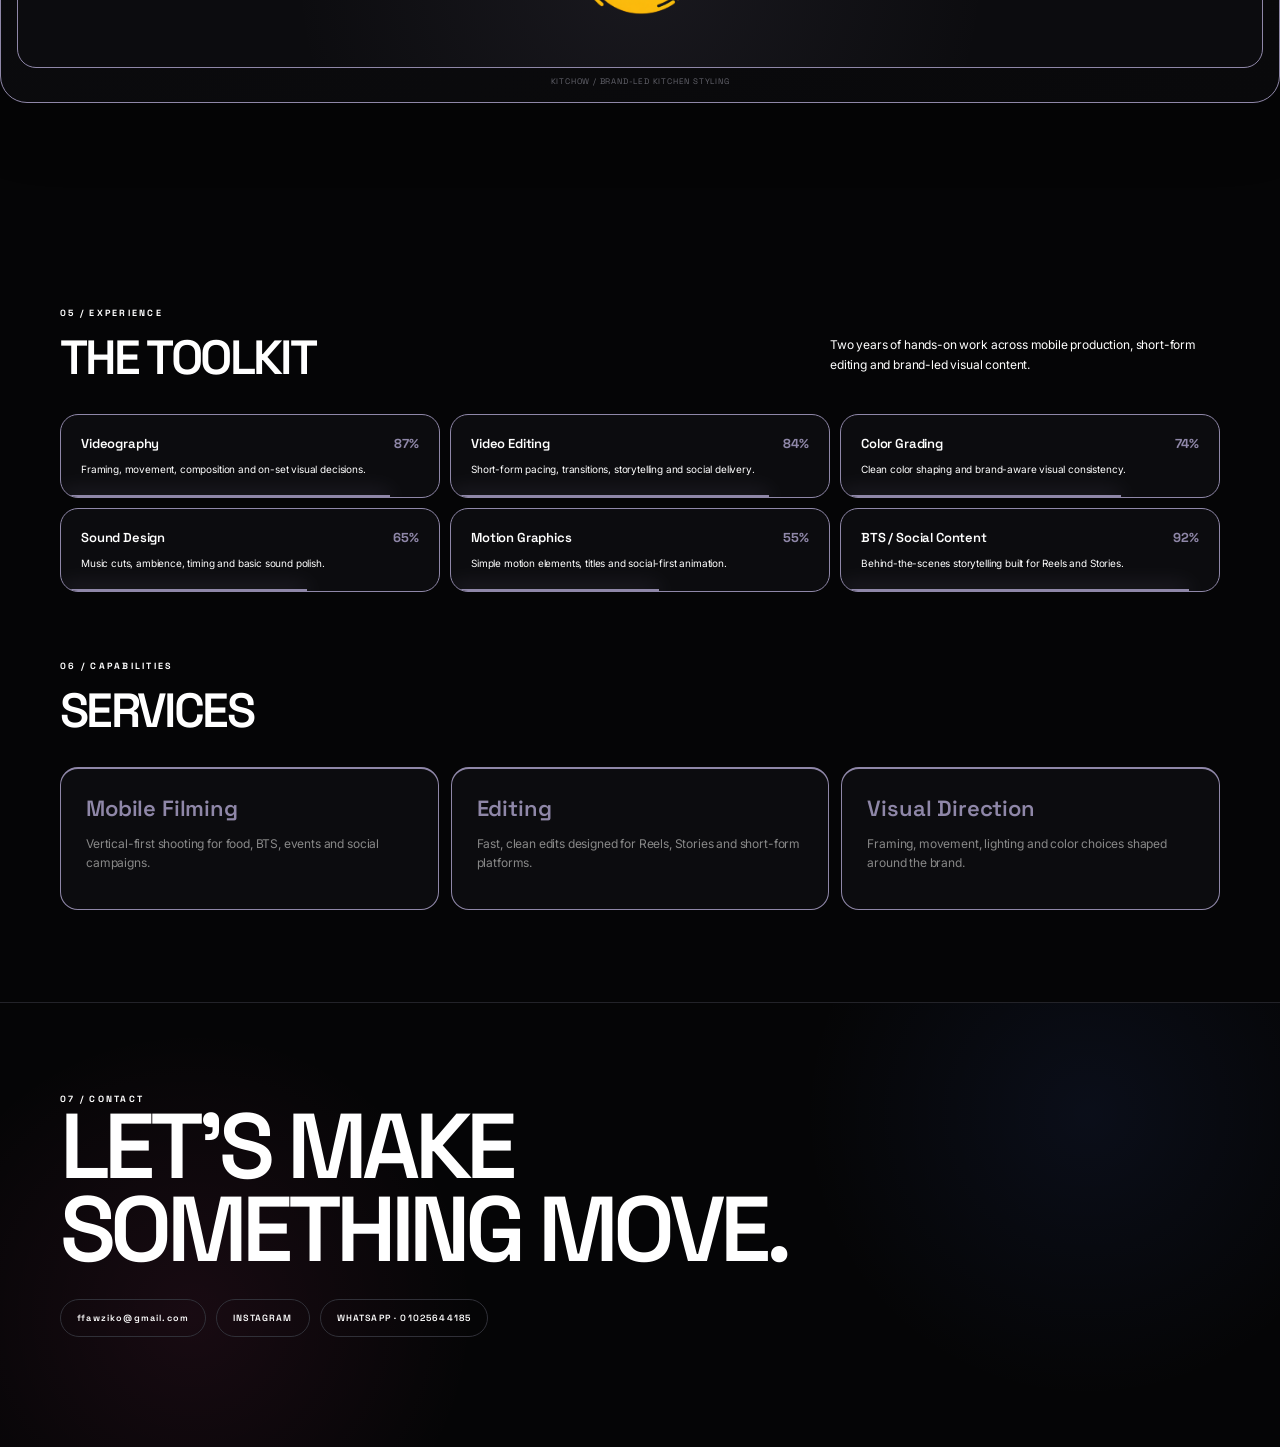
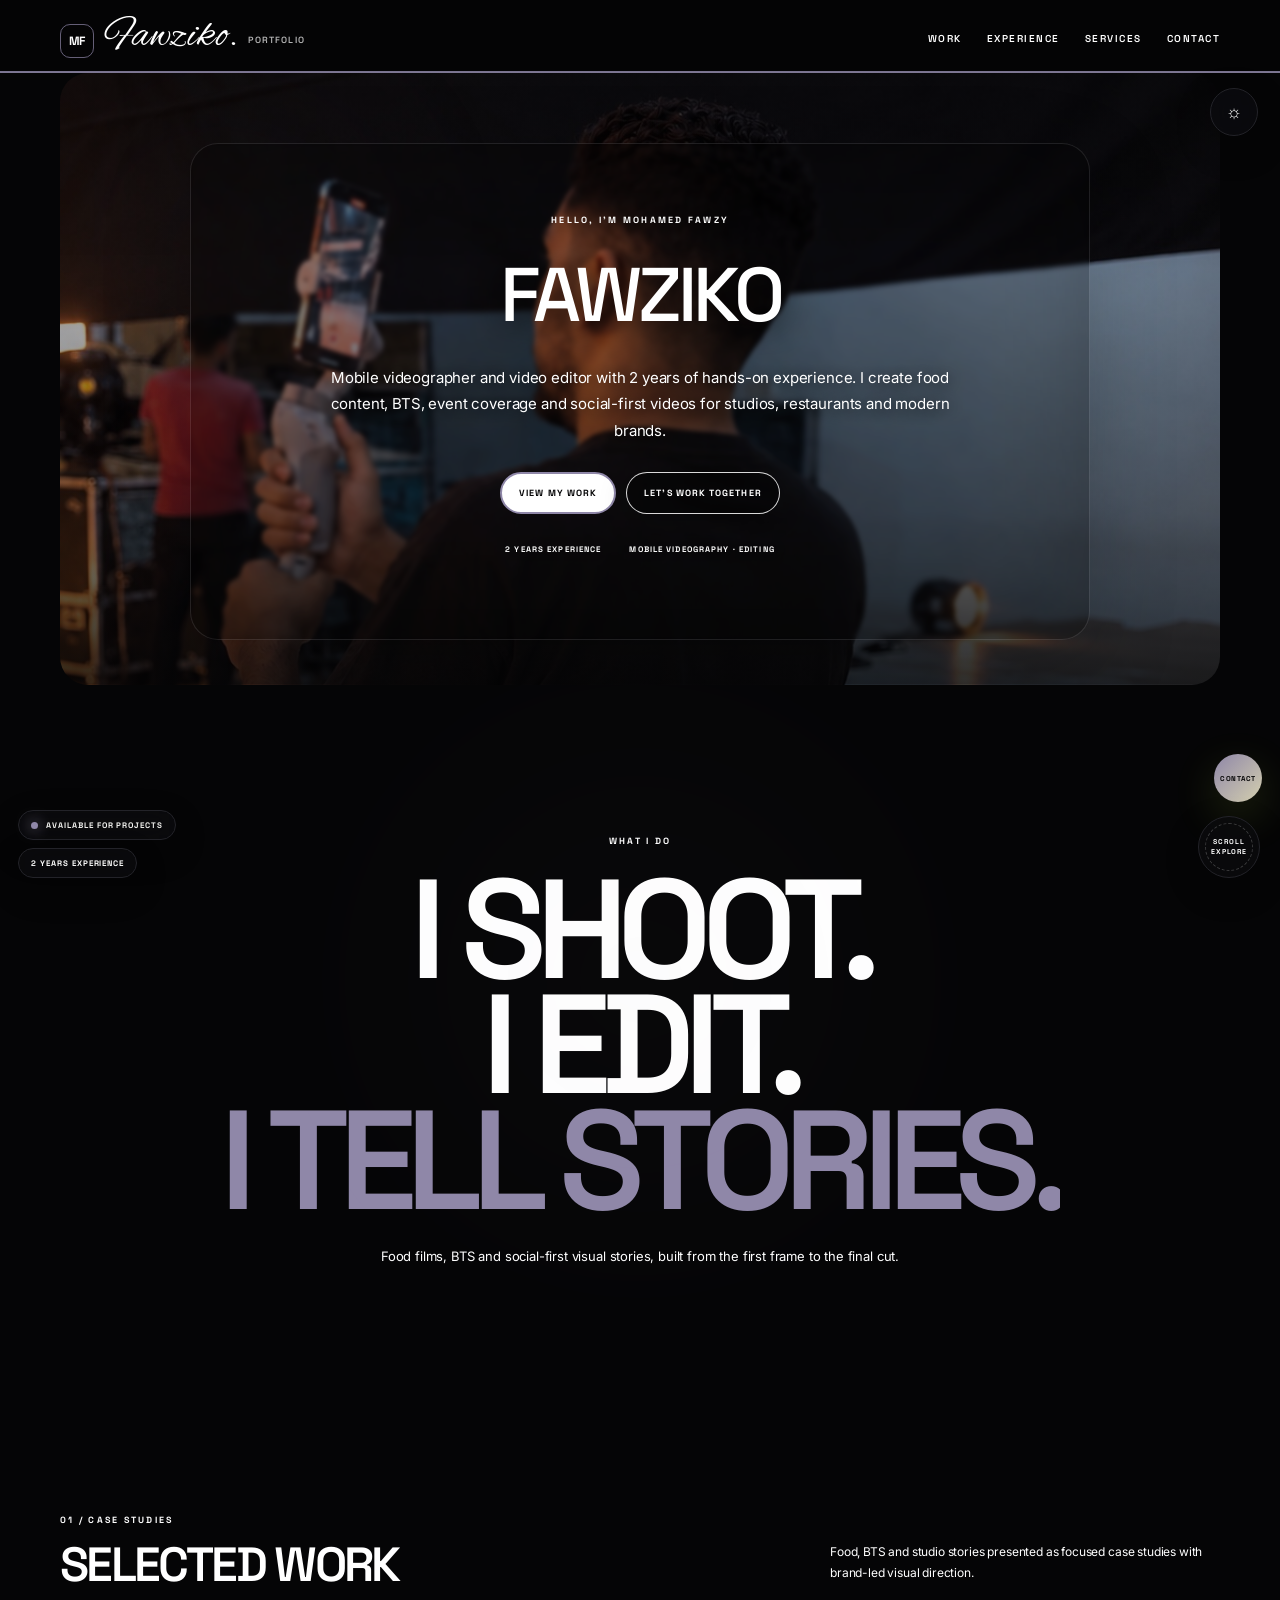
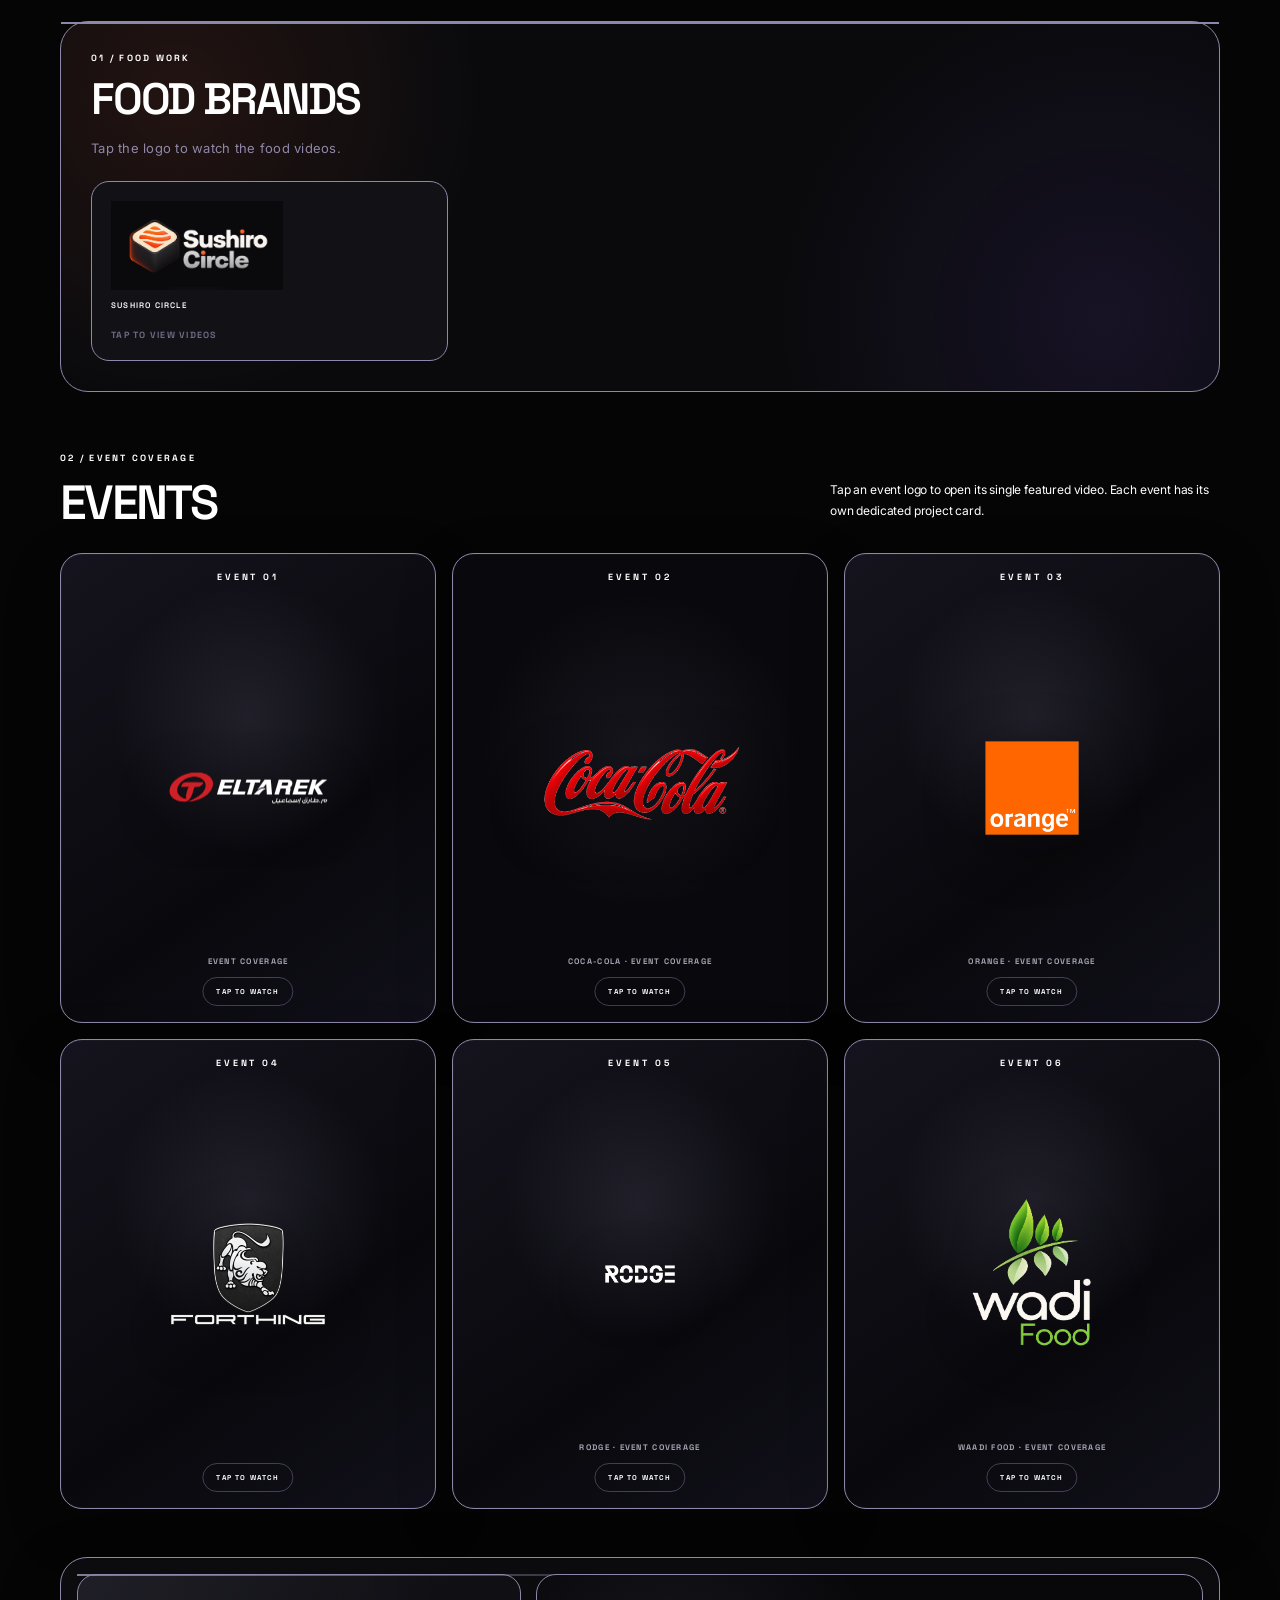
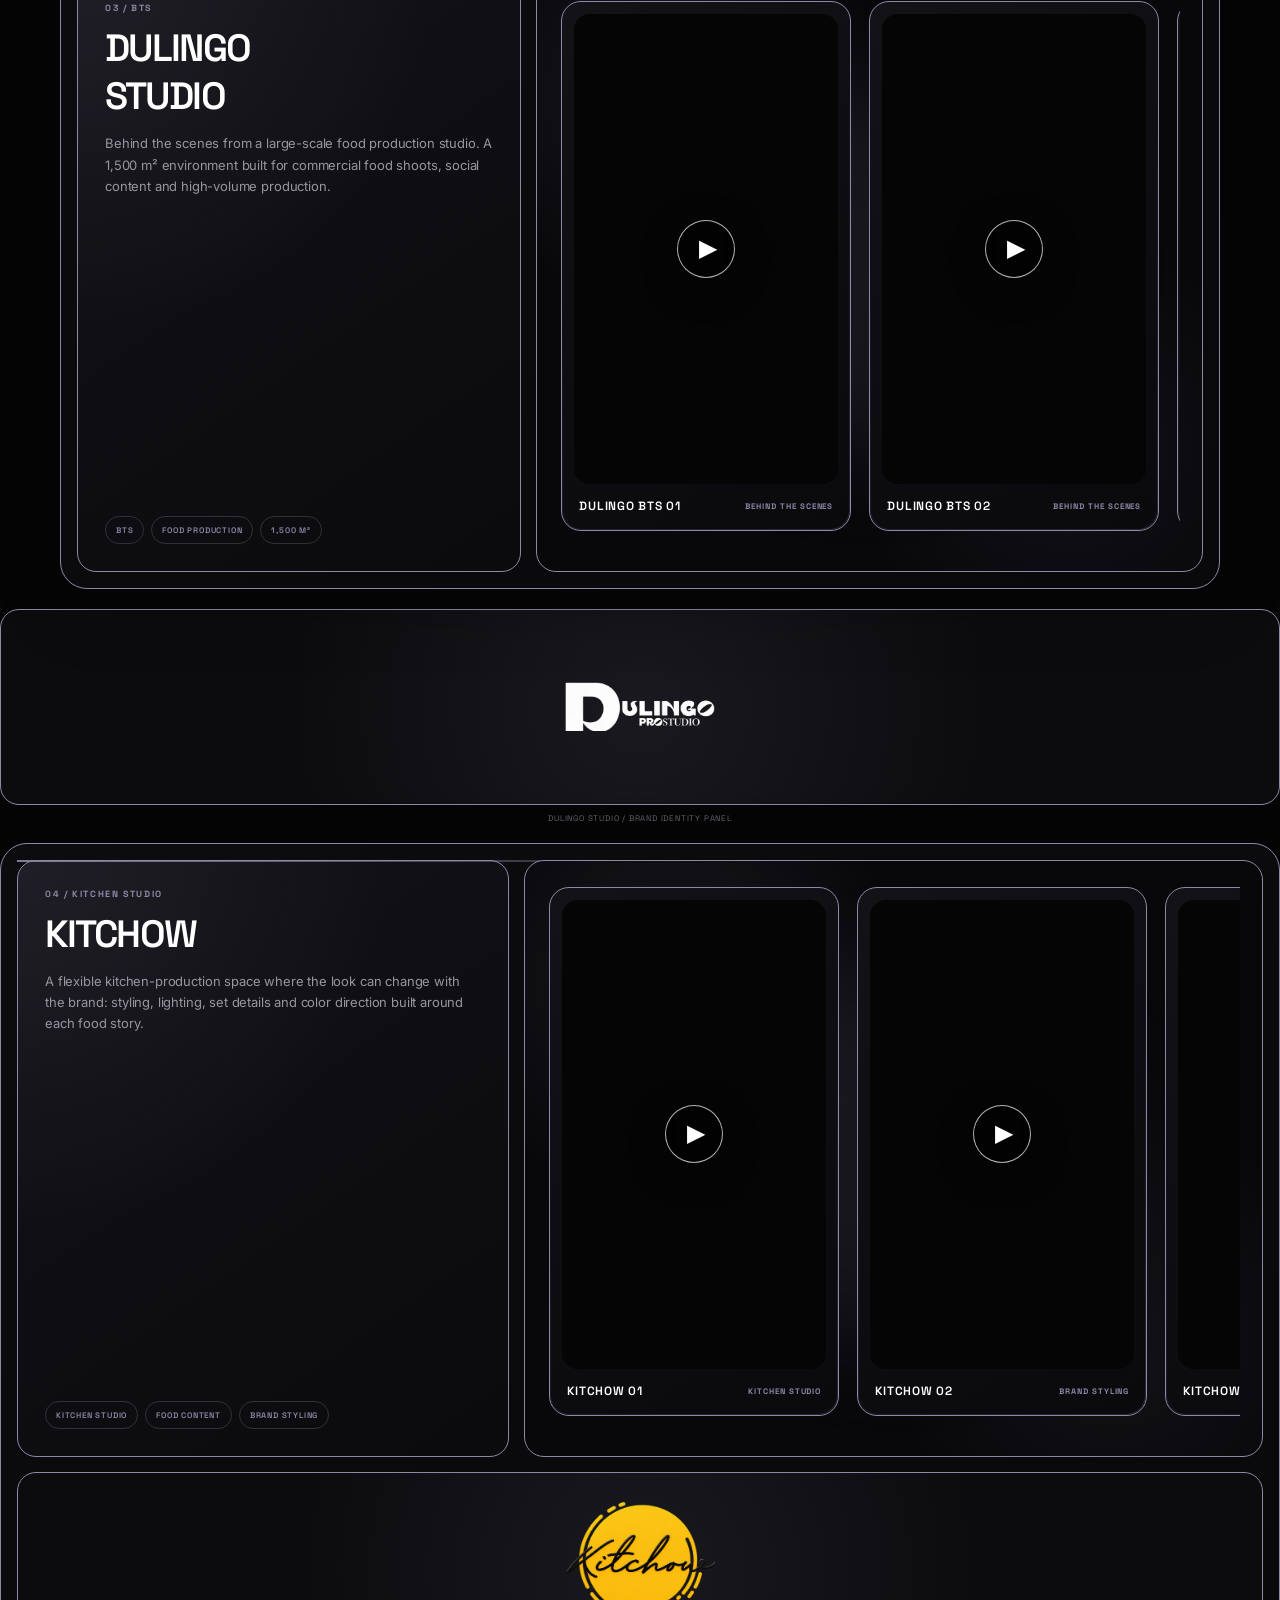
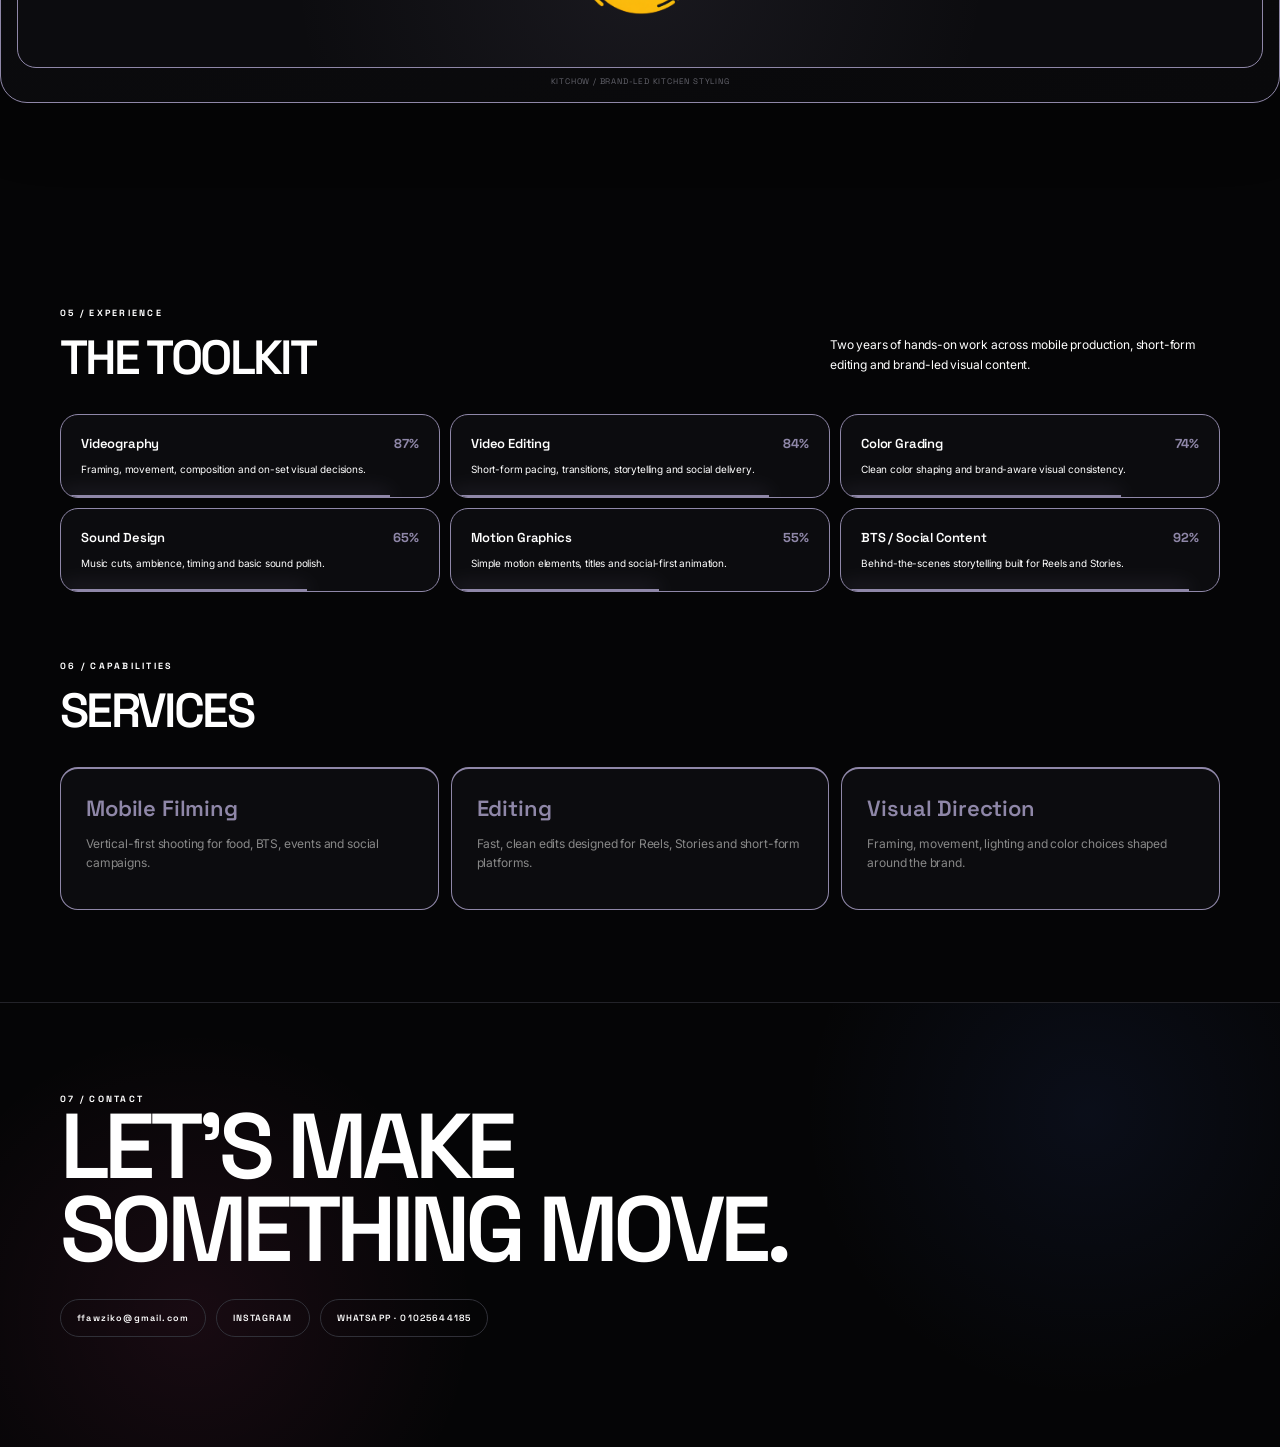
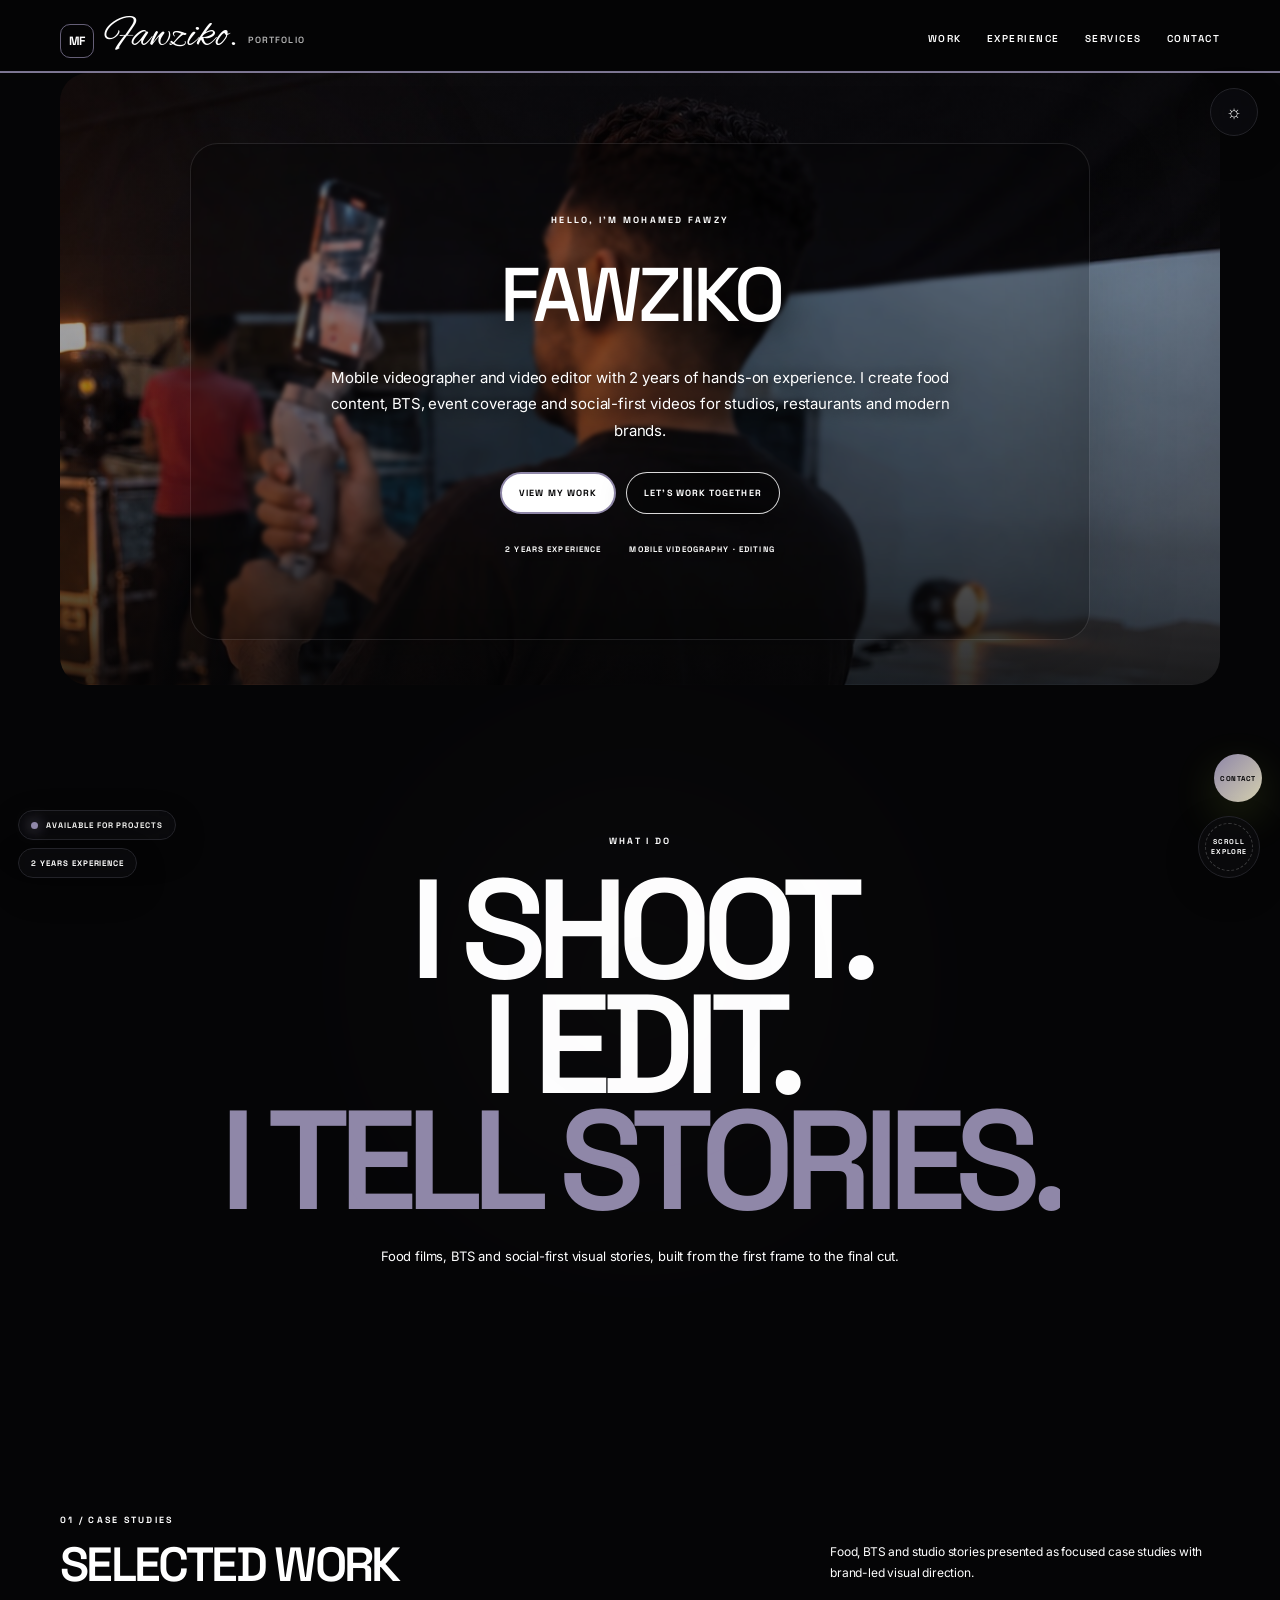
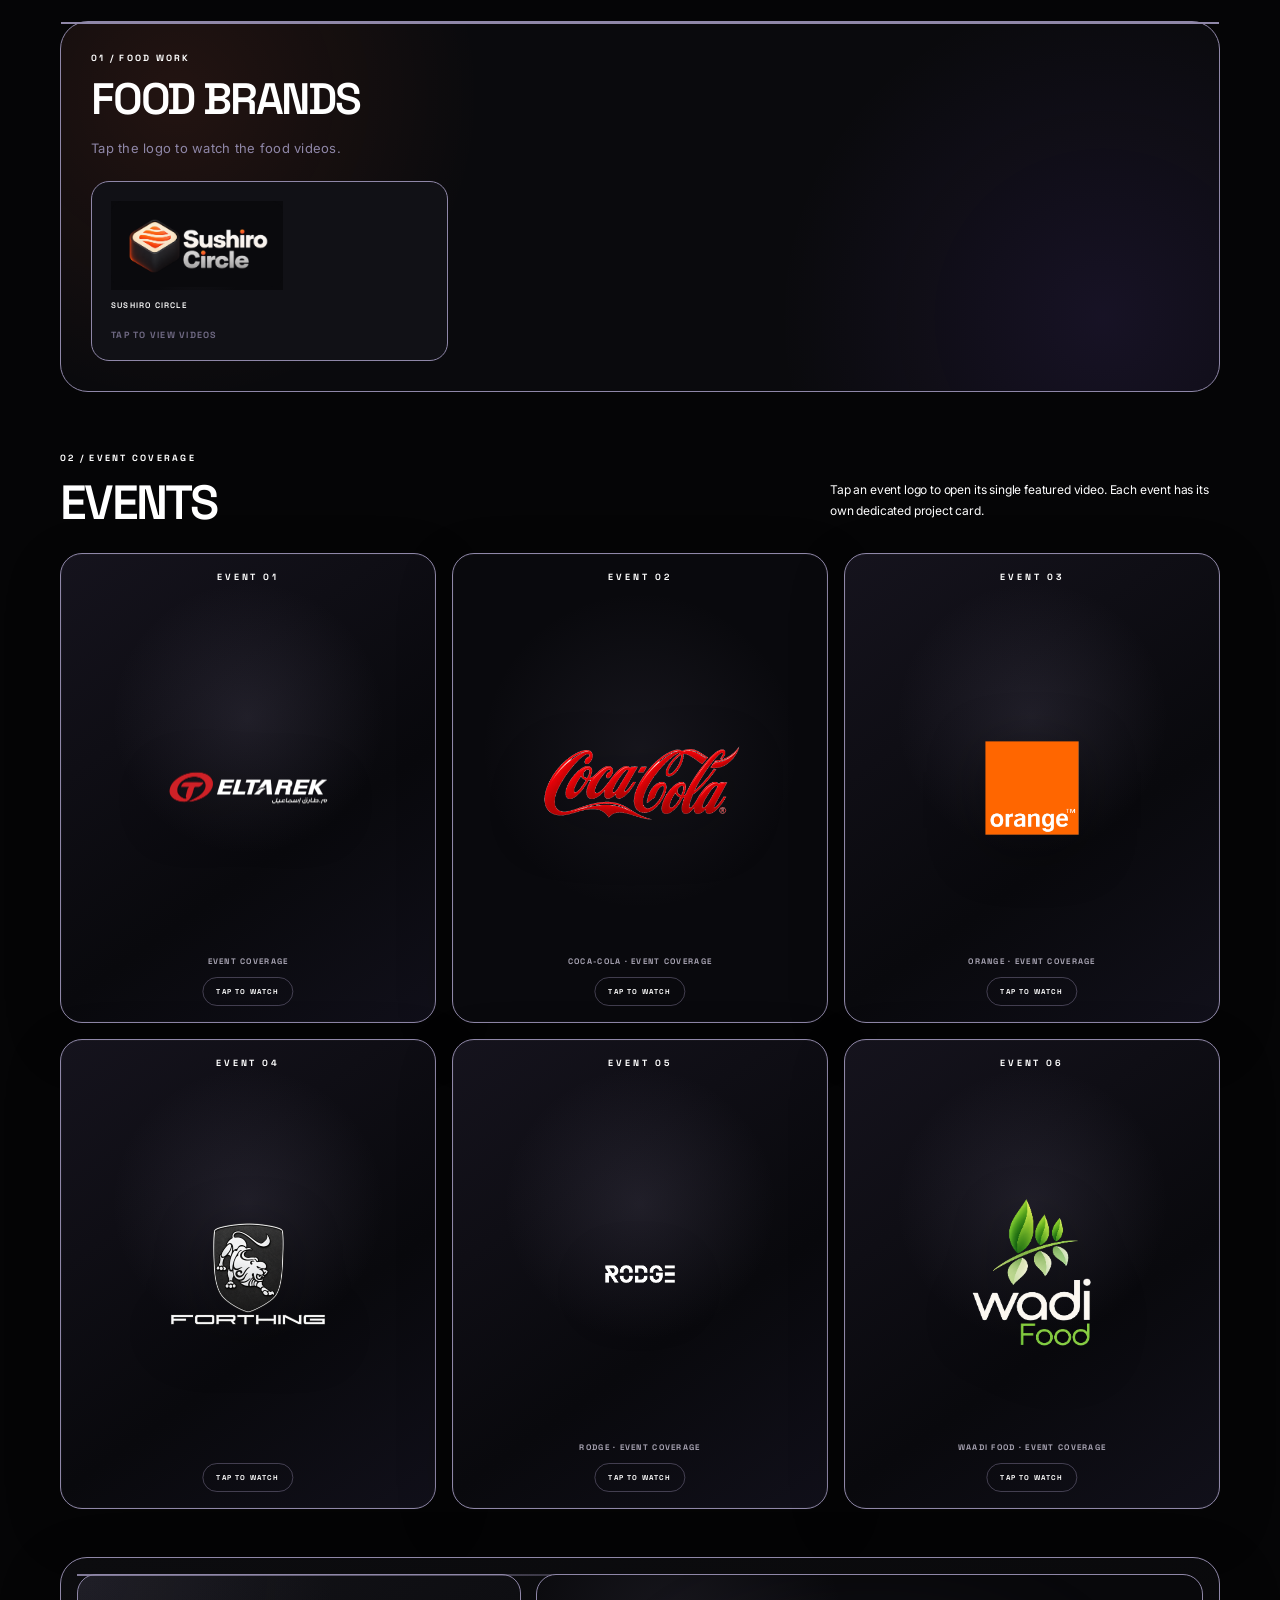
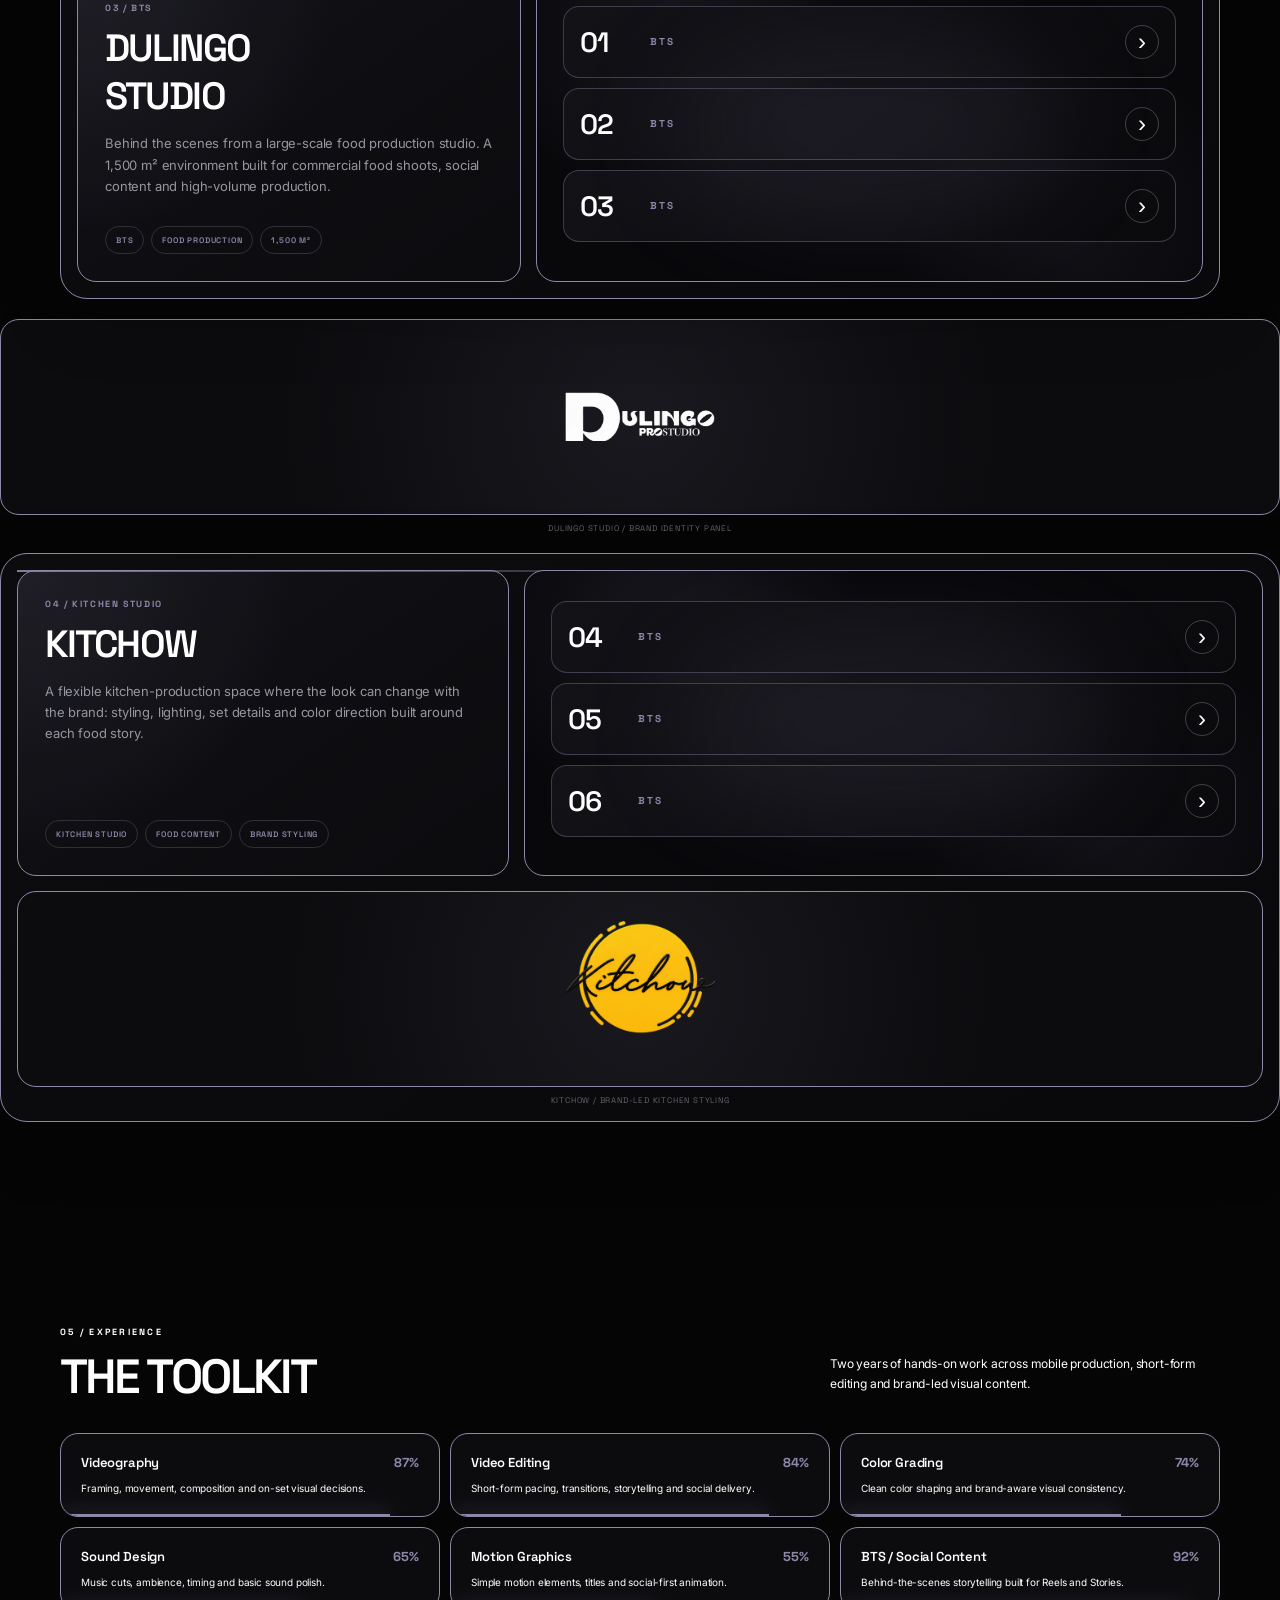
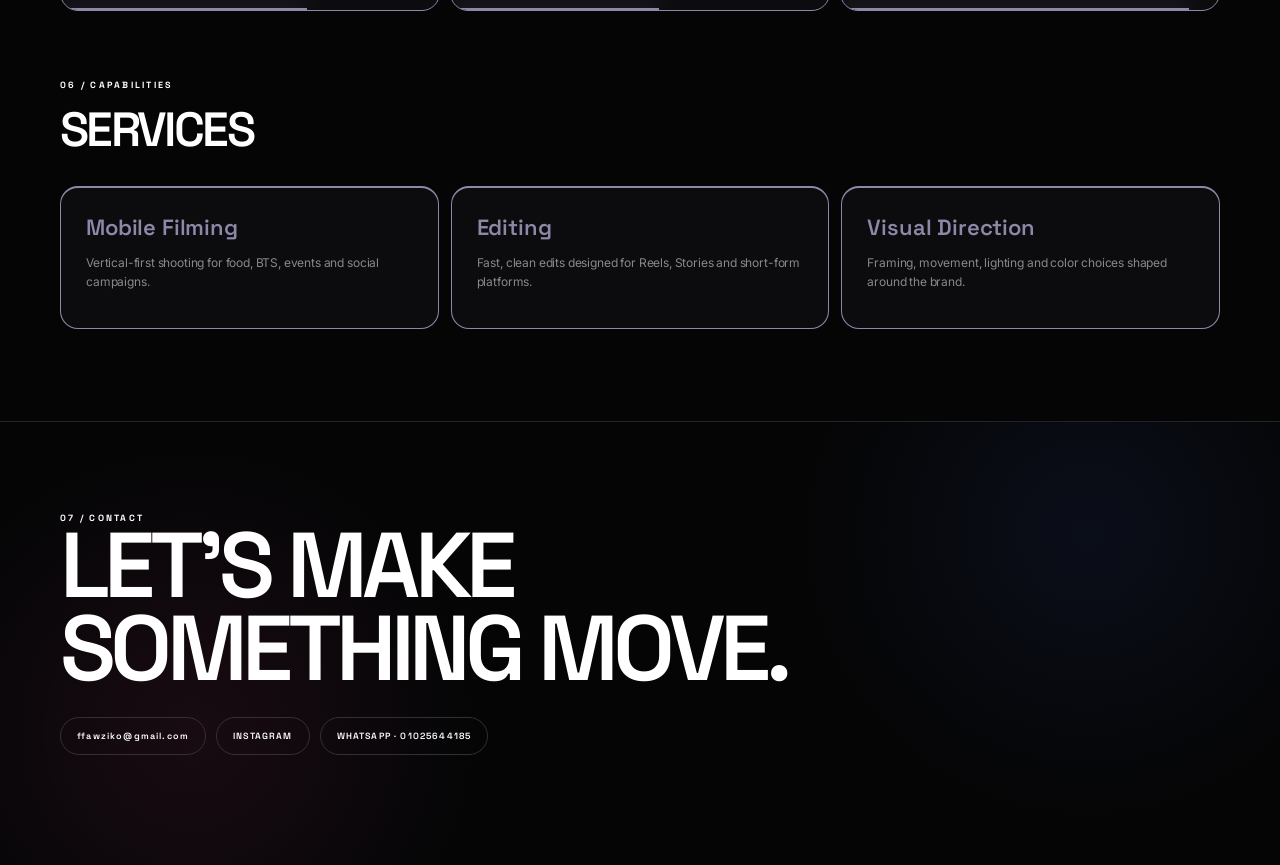
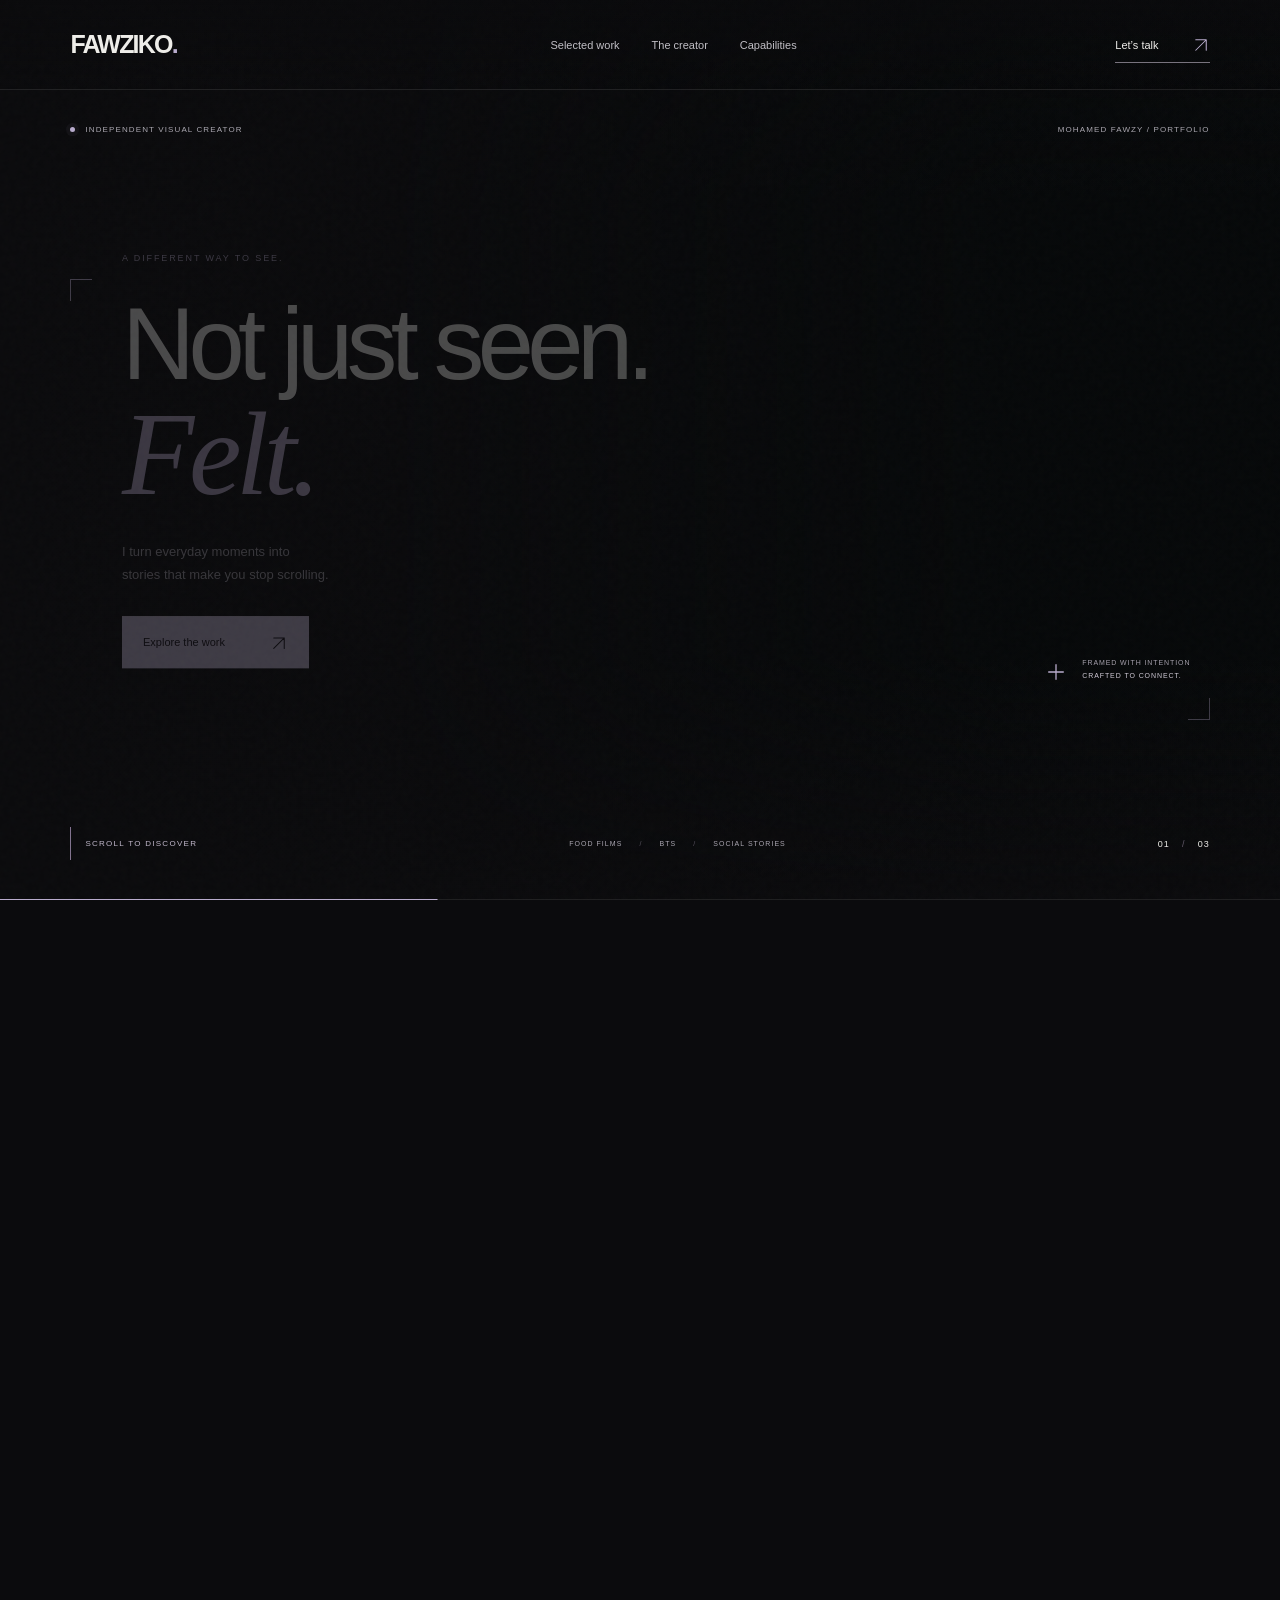
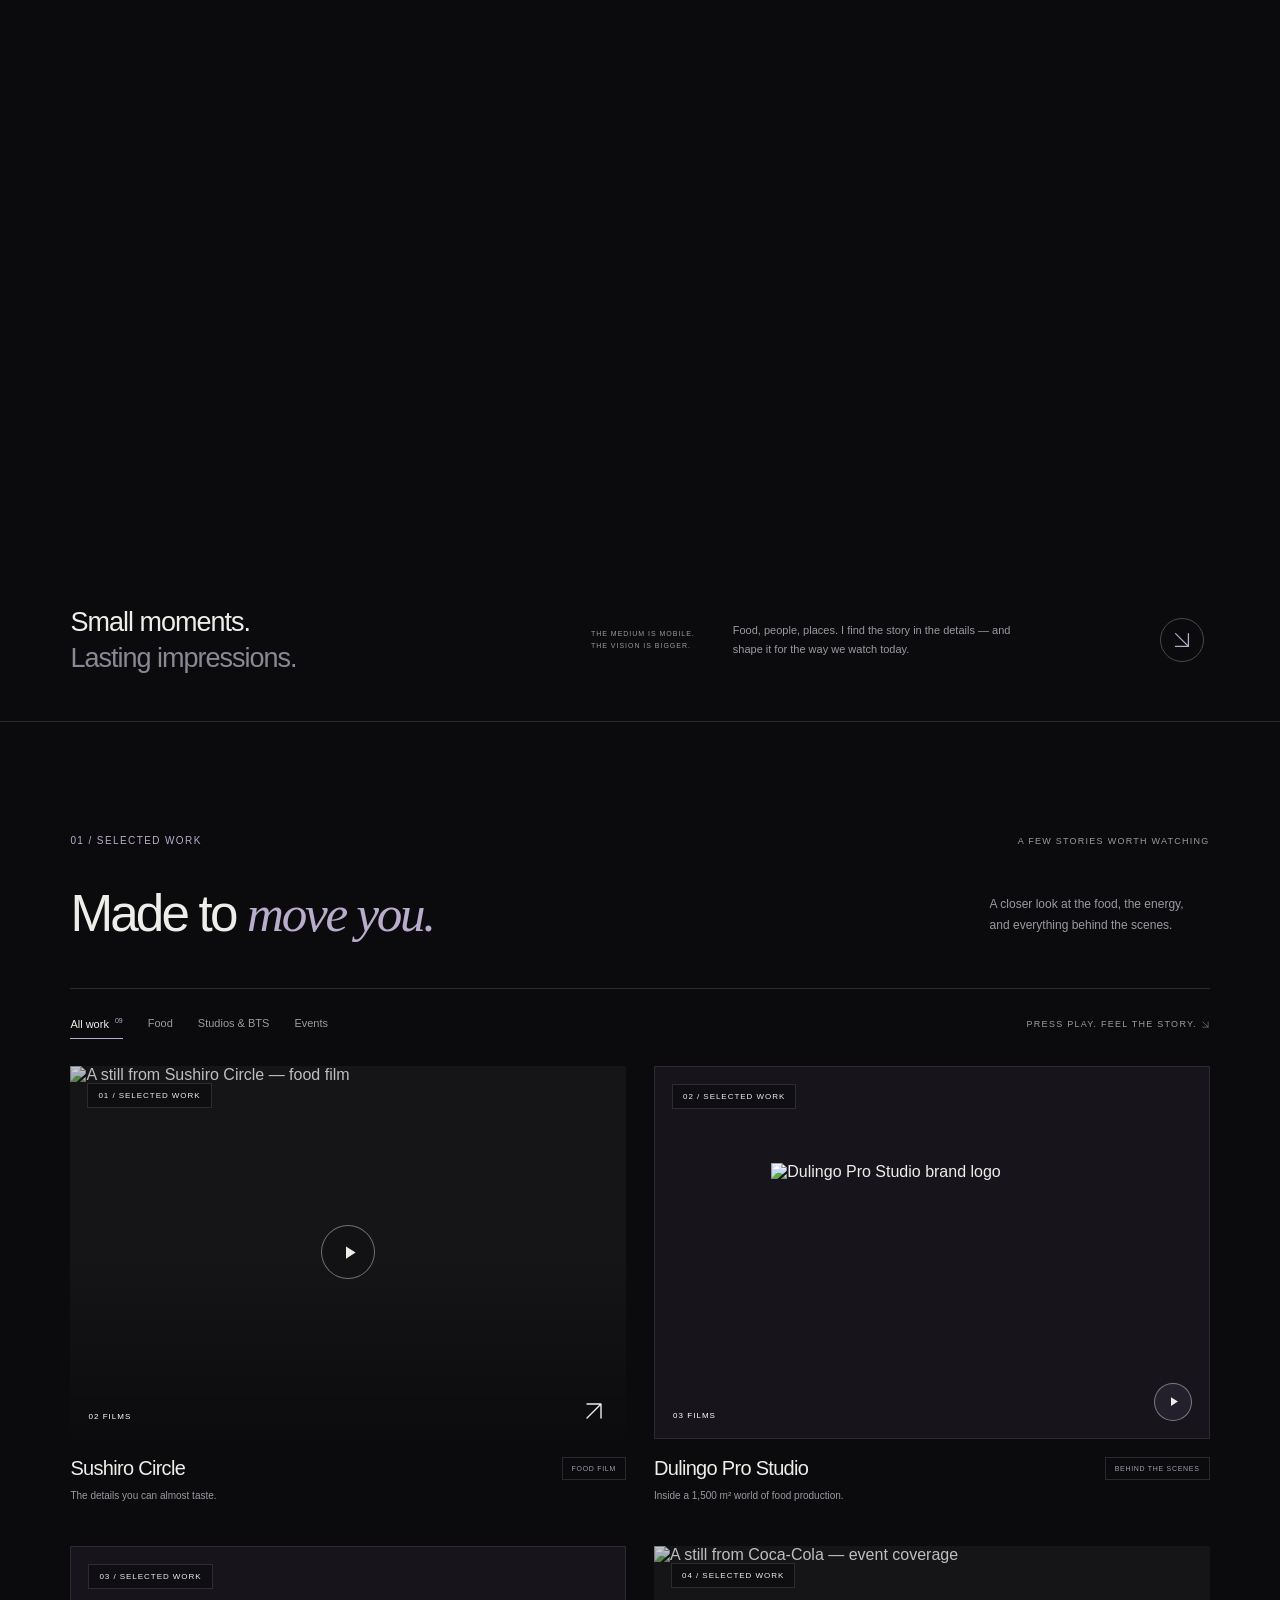
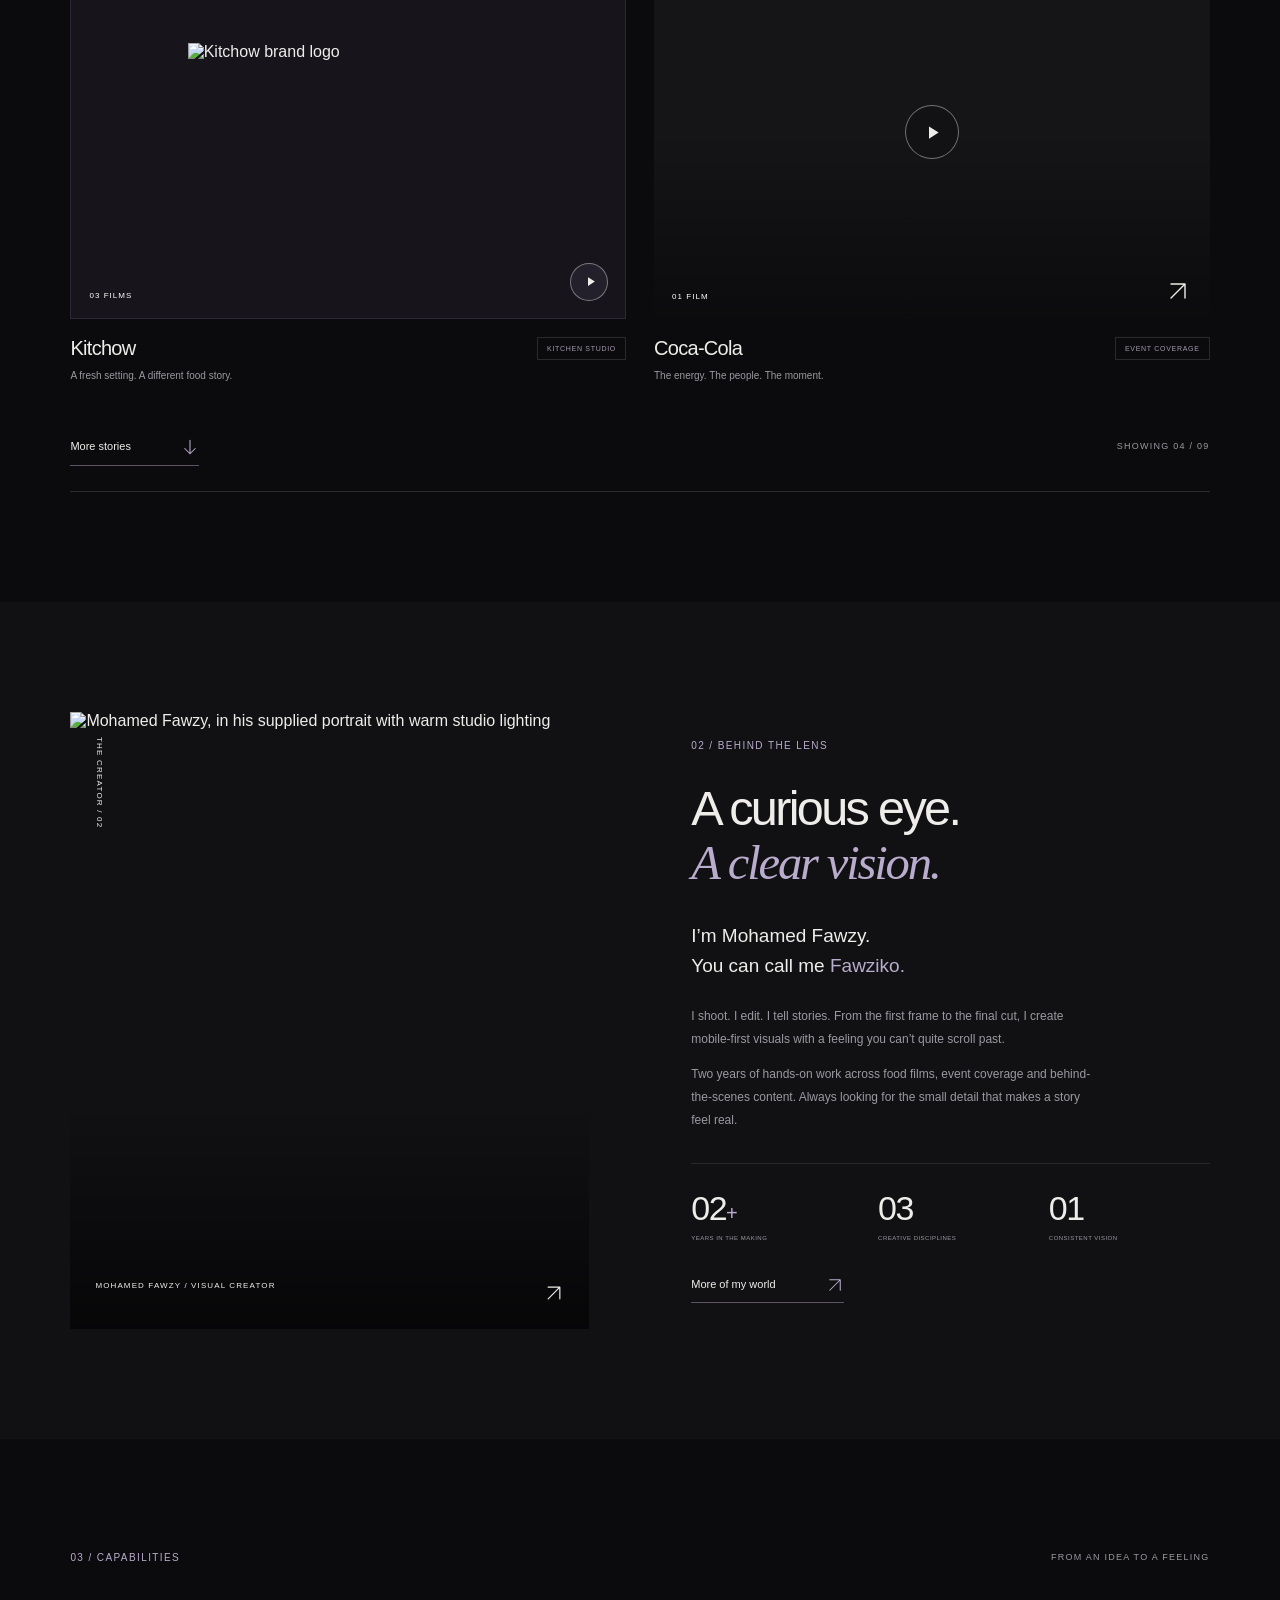
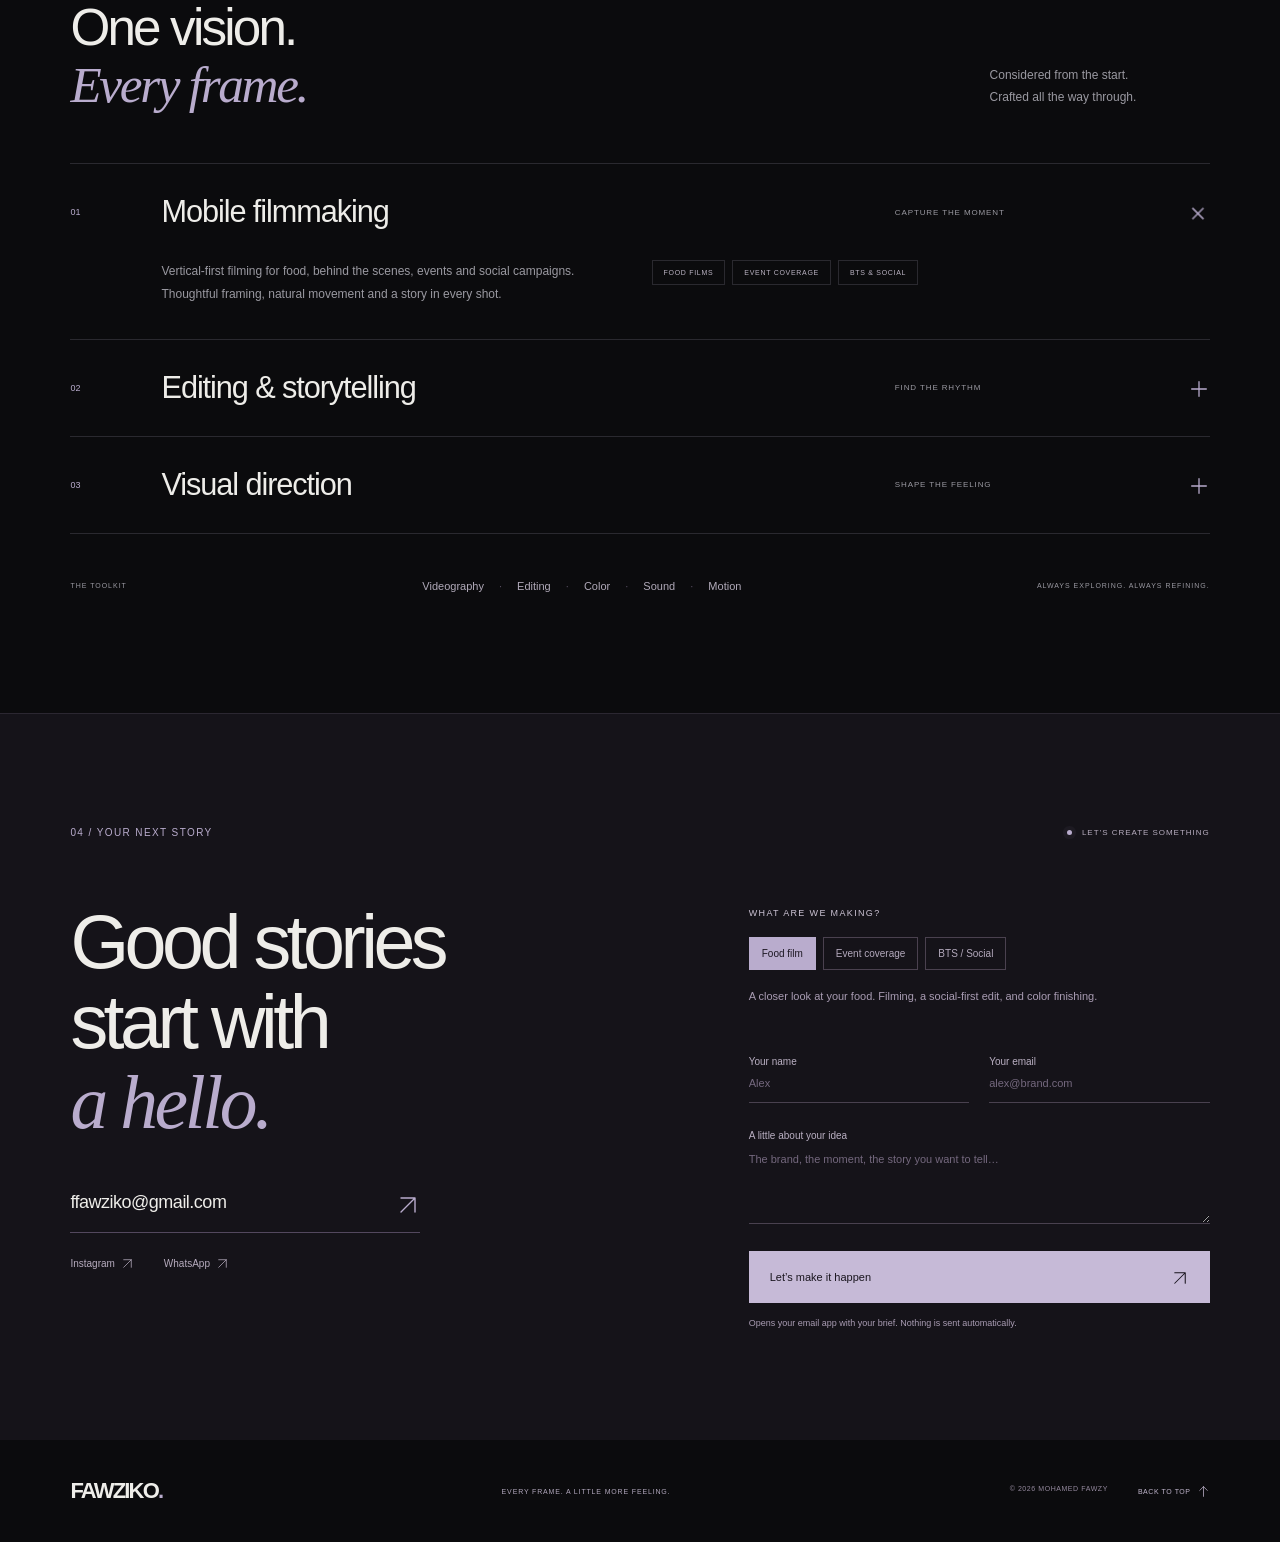
